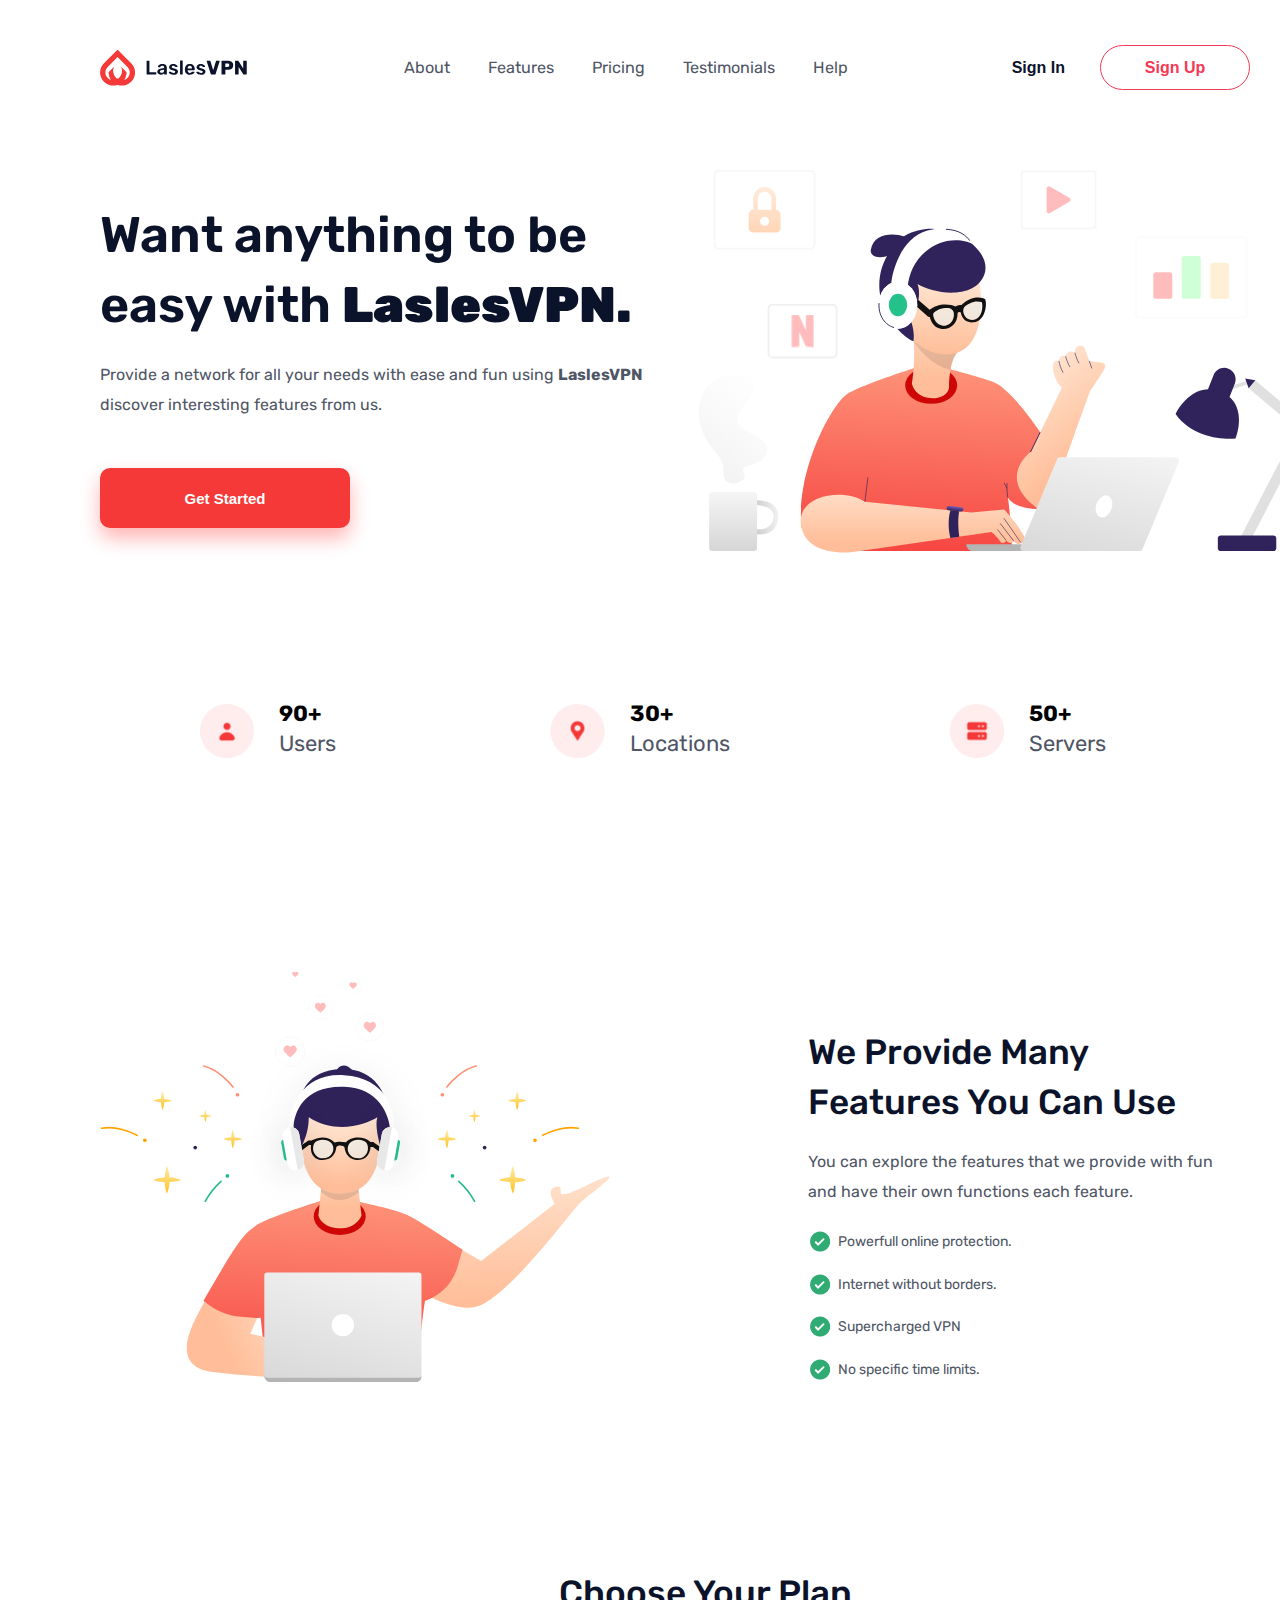
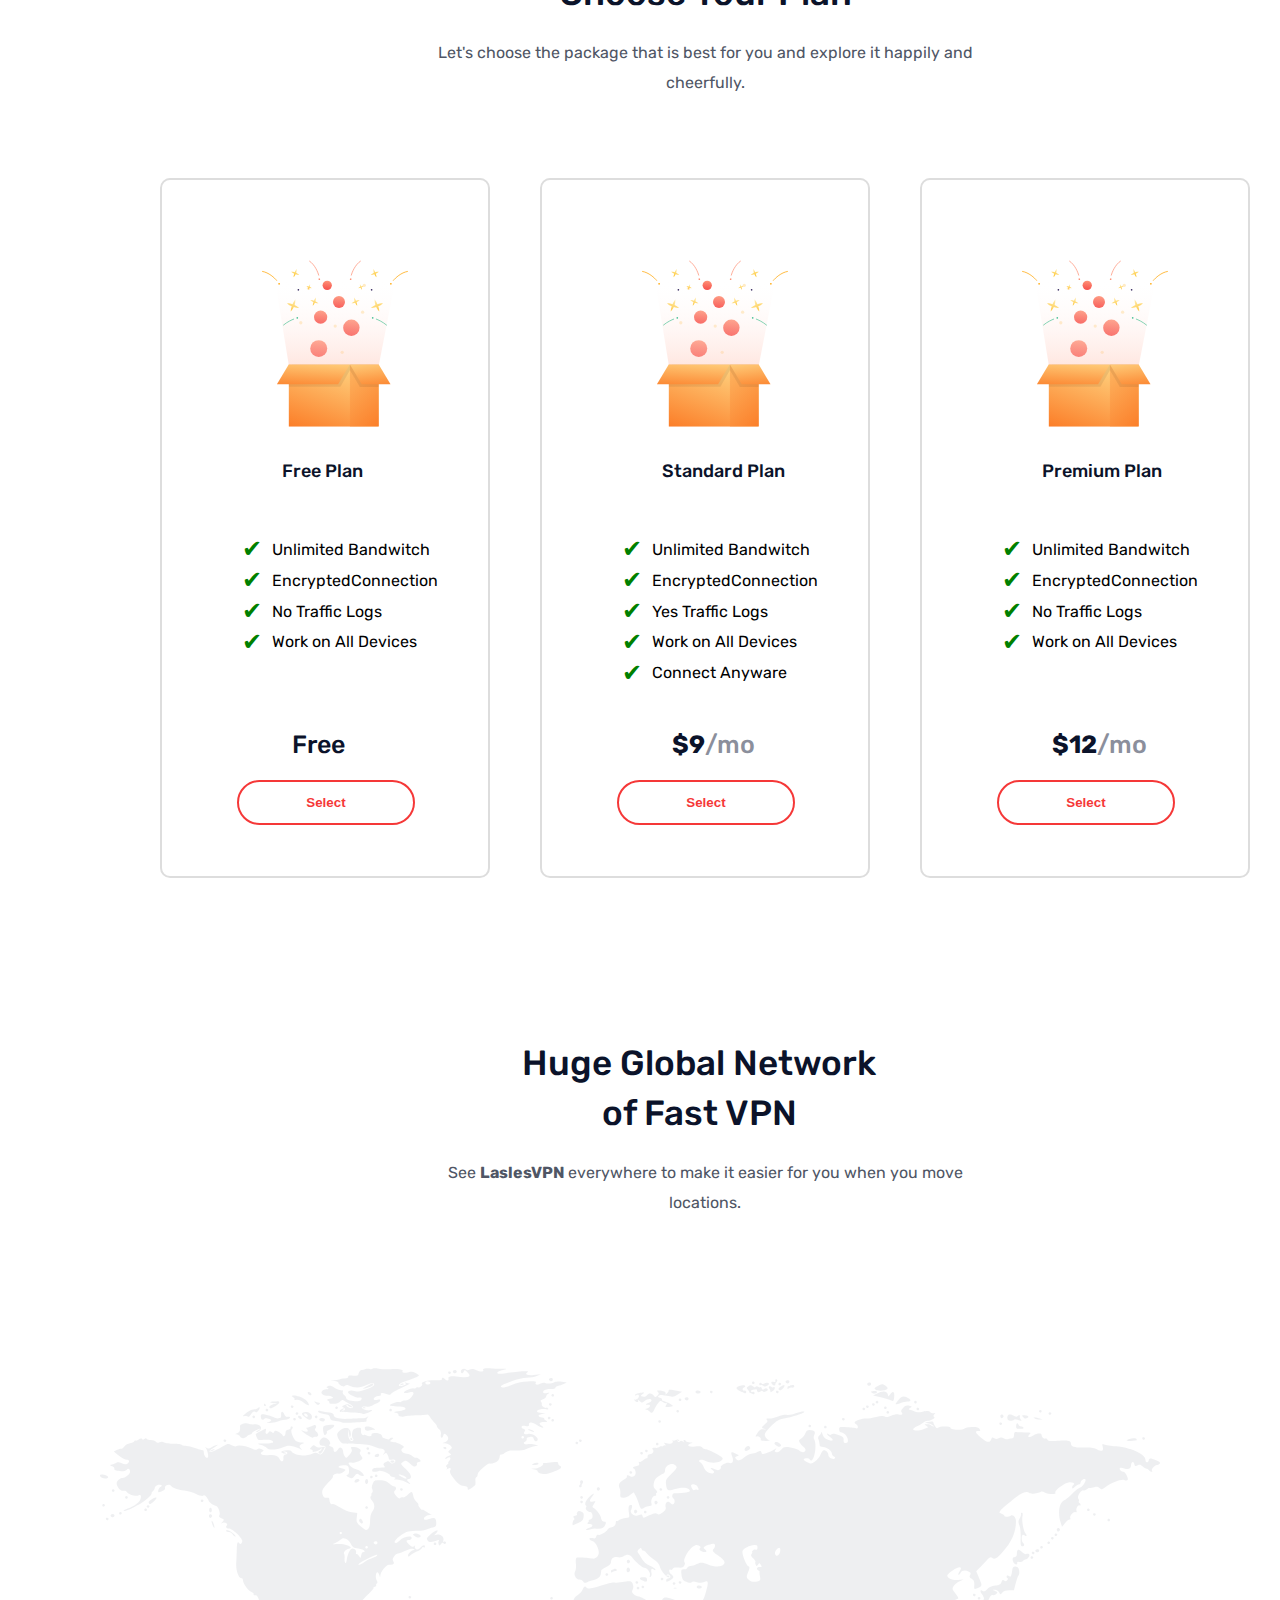
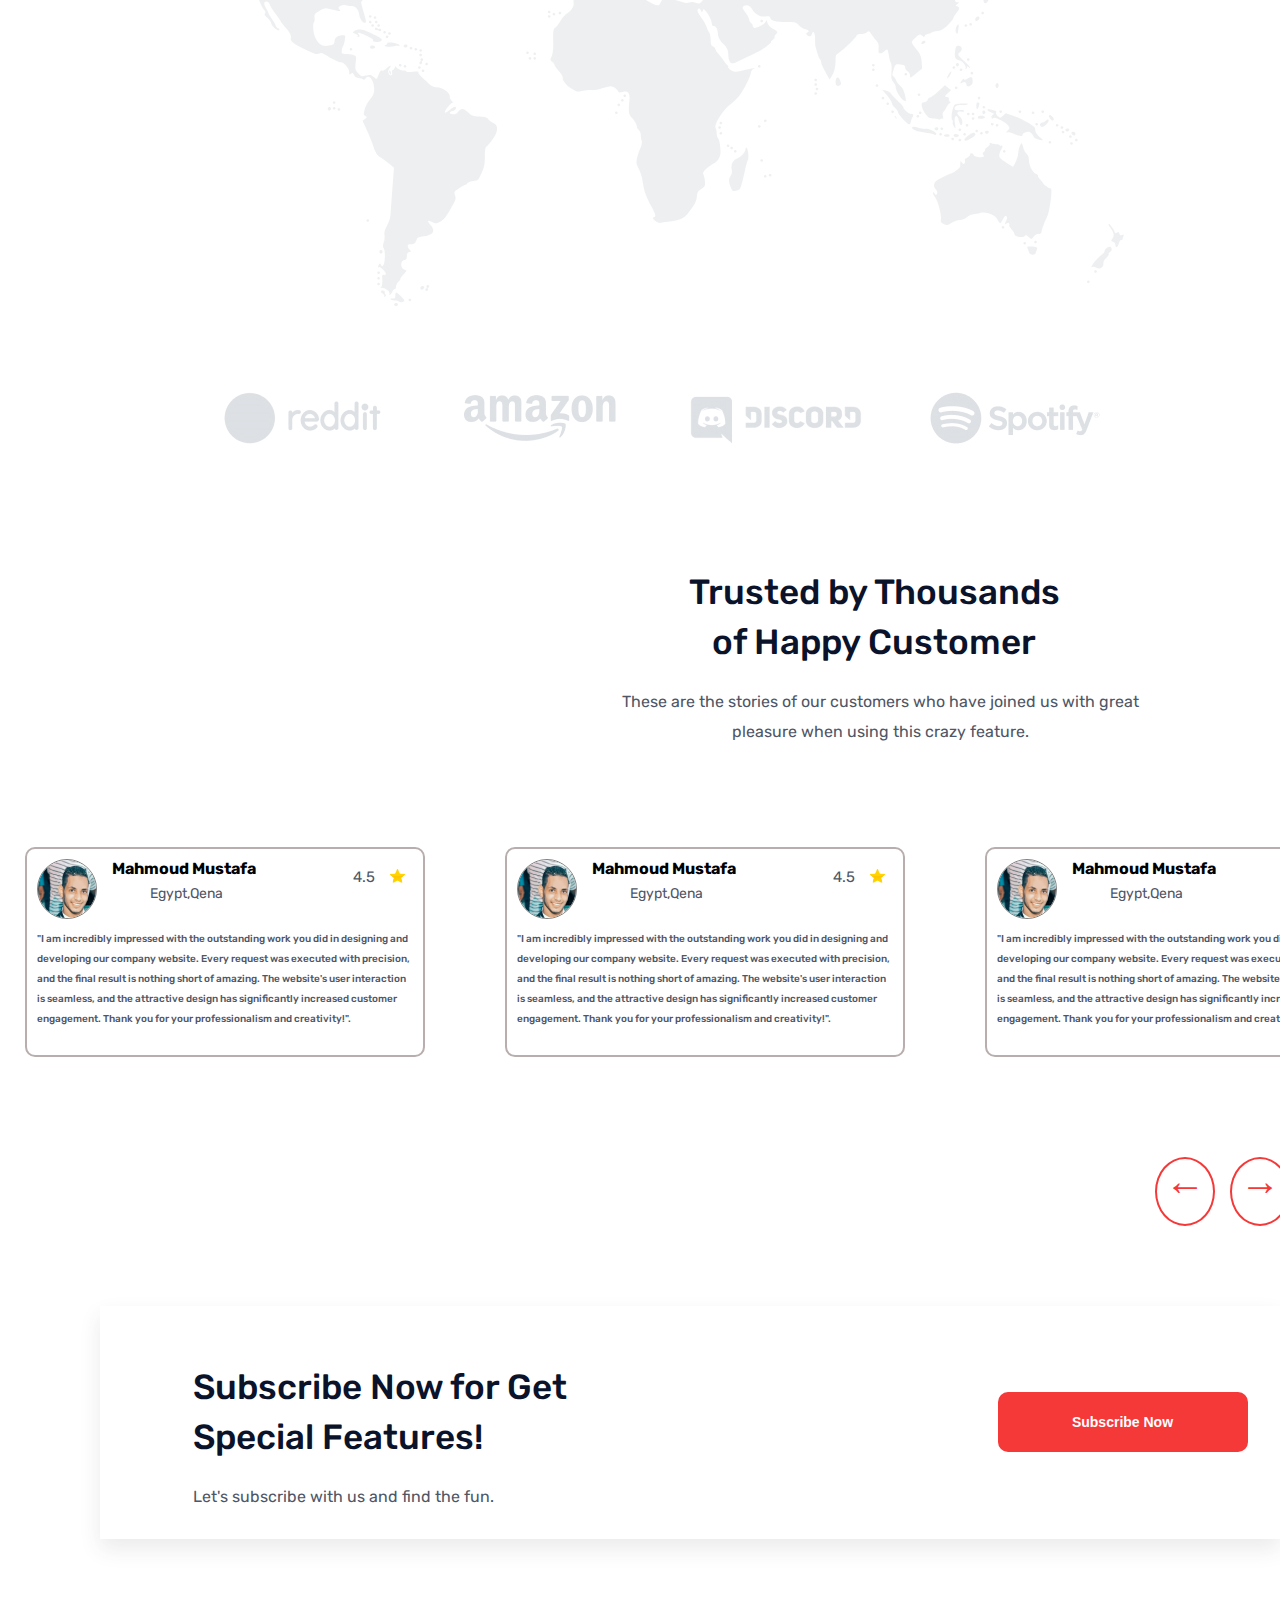
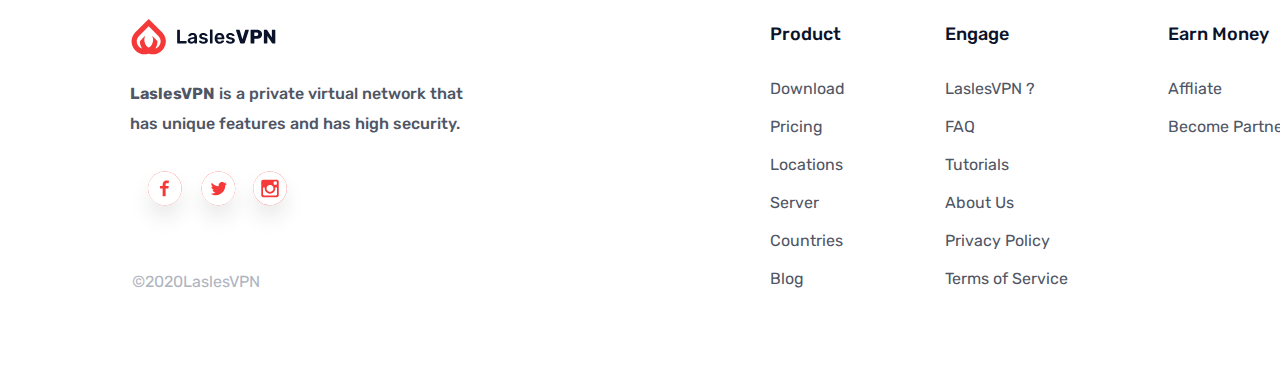
==== index.html @ e0b59921 "intialization" ====
<!--ان شاء الله هيتم تقسيم هذا المشروع لاجزاء-->
<!DOCTYPE html>
<html lang="en">
<head>
    <meta charset="UTF-8">
    <meta name="viewport" content="width=device-width, initial-scale=1.0">
    <title>Landing Page</title>
<link rel="stylesheet" href="./styles/style.css">
<link rel="preconnect" href="https://fonts.googleapis.com">
<link rel="preconnect" href="https://fonts.gstatic.com" crossorigin>
<link href="https://fonts.googleapis.com/css2?family=Rubik:ital,wght@0,300..900;1,300..900&display=swap" rel="stylesheet">
</head>



<body>
<!--Header-->
<section class="header">
<div class="logo">
    <img class="logo" src="./resource/Logo.svg" alt="logo">
</div>

<nav class="navigation" >
    <ul class="ul__navigation">
        <a class="link" id="#About">About</a>
        <a   class="link" id="#Features">Features</a>
        <a class="link"  id="#Pricing">Pricing</a>
        <a class="link"  id="#Testimonials">Testimonials</a>
        <a  class="link" id="#Help">Help</a>
    </ul>
</nav>
<div class="buttons">
<button class="btn1">Sign In</button>
<button class="btn2">Sign Up</button>

</div>
</section>

<!--introduction-->
<section class="introduction">
<div class="intro__text">
<h1>Want anything to be easy with  <strong class="s1"> LaslesVPN.</strong> </h1>
<p>Provide a network for all your needs with ease and fun using <strong class="s2"> LaslesVPN</strong> discover interesting features from us.</p>
<button class="btn3">Get Started</button>

</div>

<div class="intro__image">
    <img src="/resource/Illustration 1.svg">
</div>
</section>

<!--3 icons-->
<section class="icons__row">
    <div class="item c1">
        <img class="imgitem"    src="/resource/user.png">
        <p class="des" > <strong class="num">90+</strong><br>Users</p>
    </div>
    <div class="item c2">
         <img class="imgitem"    src="/resource/location.png">
         <p class="des" > <strong class="num">30+</strong><br>Locations</p>
    </div>
    <div class="item c3">
         <img class="imgitem"    src="/resource/Server.png">
        <p class="des" > <strong class="num">50+</strong><br>Servers</p>
    </div>
</section>




<!--features-->
<section class="features">

    <div class="image2">
        <img src="./resource/Illustration 2.svg">
    </div>

<div class="text">
<h3>We Provide Many Features You Can Use</h3>
<p class="text__Features">You can explore the features that we provide with fun and have their own functions each feature.</p>
<div class="element">
    <div class="img-row">
        <div class="img_icon">
            <img src="./resource/Group 1120.png">
        </div>
        <div class="li"> Powerfull online protection. </div>
    </div>
    
    <div class="img-row">
        <div class="img_icon">
            <img src="./resource/Group 1120.png">
        </div>
        <div class="li"> Internet without borders. </div>
    </div>
    
    <div class="img-row">
        <div class="img_icon">
            <img src="./resource/Group 1120.png">
        </div>
        <div class="li"> Supercharged VPN </div>
    </div>
    
    <div class="img-row">
        <div class="img_icon">
            <img src="./resource/Group 1120.png">
        </div>
        <div class="li">No specific time limits. </div>
    </div>
</div>

</div>
</section>


<!--plans-->
<section class="plans">
    <div class="plan_title">
        <h3 class="titleof__plan"> Choose Your Plan</h3>
        <p class="plan__intro">Let's choose the package that is best for you and explore it happily and cheerfully.</p>
    </div>
<div class="plans-layouts">

<div class="plan-layout">
<img   class="plan__img" src="./resource/Premium.svg">
<h5 class="plan__name">Free Plan</h5>
<ul class="plan_adv_list">
    <li class="pl-it">Unlimited Bandwitch </li>
    <li  class="pl-it">EncryptedConnection</li>
    <li  class="pl-it">No Traffic Logs</li>
    <li  class="pl-it">Work on All Devices</li>
</ul>
<h3  class="price    price-strong" >Free</h3>
<button class="plan__btn">Select</button>


</div>


<div class="plan-layout">
    <img class="plan__img"   src="./resource/Premium.svg">
    <h5 class="plan__name">Standard Plan</h5>
    <ul class="plan_adv_list">
        <li class="pl-it">Unlimited Bandwitch </li>
        <li  class="pl-it">EncryptedConnection</li>
        <li  class="pl-it">Yes Traffic Logs</li>
        <li  class="pl-it">Work on All Devices</li>
        <li  class="pl-it">Connect Anyware</li>
    </ul>
    <h3  class="price"><strong  class="price-strong">$9</strong>/mo</h3>
<button class="plan__btn">Select</button>
    </div>


    <div class="plan-layout">
        <img class="plan__img" src="./resource/Premium.svg">
        <h4 class="plan__name">Premium Plan</h4>
        <ul class="plan_adv_list">
            <li class="pl-it">Unlimited Bandwitch </li>
            <li  class="pl-it">EncryptedConnection</li>
            <li  class="pl-it">No Traffic Logs</li>
            <li  class="pl-it">Work on All Devices</li>
        </ul>
        <h3 class="price"><strong class="price-strong">$12</strong>/mo</h3>
<button class="plan__btn">Select</button>
        </div>
</div>
</section>



<!--Network-->
<section class="Network">
    <div class="network_title">
        <h3 class="titleof__network">Huge Global Network of Fast VPN</h3>
        <p class="network__intro">See <strong> LaslesVPN </strong> everywhere to make it easier for you when you move locations.</p>
    </div>
<div class="world__image">
    <img  class="world__img"   src="./resource/Huge Global.svg" alt="Huge Global image">
    <img  class="sponsored__img"  src="./resource/Sponsored2.jpg" alt="Sponsored image">    <!-- عملت تعديل علي الصورة لاني ضد نت فلكس-->
</div>
</section>







<!--clients -->
<section class="clients">
    <div class="clients_title">
        <h3 class="titleof__clients">Trusted by Thousands of Happy Customer</h3>
        <p class="clients__intro">These are the stories of our customers who have joined us with great pleasure when using this crazy feature.</p>
    </div>

    <div  class="clients__opinions">
        <div  class="clients__wrapper">
          
<div class="client" id="c1">    <!-- اول عميل-->
    <div class="top">
    <div class="left-part">
<img   class="client_img" src="./resource/clients/me.jpg">
<h4 class="client_name"  >Mahmoud Mustafa</h4>
<p class="client_city" >Egypt,Qena</p>
</div>
<div class="right-part">
<p class="rate">4.5</p>
<img class="star"    src="./resource/star.png" alt="">
</div>
</div>
<div class="bottom">
    <p class="client__opinion"> "I am incredibly impressed with the outstanding work you did in designing and developing our company website. Every request was executed with precision, and the final result is nothing short of amazing. The website's user interaction is seamless, and the attractive design has significantly increased customer engagement. Thank you for your professionalism and creativity!".</p>
</div>
</div>




<div class="client" id="c2">    <!-- اول عميل-->
    <div class="top">
    <div class="left-part">
<img   class="client_img" src="./resource/clients/me.jpg">
<h4 class="client_name"  >Mahmoud Mustafa</h4>
<p class="client_city" >Egypt,Qena</p>
</div>
<div class="right-part">
<p class="rate">4.5</p>
<img class="star"    src="./resource/star.png" alt="">
</div>
</div>
<div class="bottom">
    <p class="client__opinion"> "I am incredibly impressed with the outstanding work you did in designing and developing our company website. Every request was executed with precision, and the final result is nothing short of amazing. The website's user interaction is seamless, and the attractive design has significantly increased customer engagement. Thank you for your professionalism and creativity!".</p>
</div>
</div>


<div class="client" id="c3">    <!-- اول عميل-->
    <div class="top">
    <div class="left-part">
<img   class="client_img" src="./resource/clients/me.jpg">
<h4 class="client_name"  >Mahmoud Mustafa</h4>
<p class="client_city" >Egypt,Qena</p>
</div>
<div class="right-part">
<p class="rate">4.5</p>
<img class="star"    src="./resource/star.png" alt="">
</div>
</div>
<div class="bottom">
    <p class="client__opinion"> "I am incredibly impressed with the outstanding work you did in designing and developing our company website. Every request was executed with precision, and the final result is nothing short of amazing. The website's user interaction is seamless, and the attractive design has significantly increased customer engagement. Thank you for your professionalism and creativity!".</p>
</div>
</div>



<div class="client" id="c4">    <!-- اول عميل-->
    <div class="top">
    <div class="left-part">
<img   class="client_img" src="./resource/clients/me.jpg">
<h4 class="client_name"  >Mahmoud Mustafa</h4>
<p class="client_city" >Egypt,Qena</p>
</div>
<div class="right-part">
<p class="rate">4.5</p>
<img class="star"    src="./resource/star.png" alt="">
</div>
</div>
<div class="bottom">
    <p class="client__opinion"> "I am incredibly impressed with the outstanding work you did in designing and developing our company website. Every request was executed with precision, and the final result is nothing short of amazing. The website's user interaction is seamless, and the attractive design has significantly increased customer engagement. Thank you for your professionalism and creativity!".</p>
</div>
</div>




<div class="client" id="c5">    <!-- اول عميل-->
    <div class="top">
    <div class="left-part">
<img   class="client_img" src="./resource/clients/me.jpg">
<h4 class="client_name"  >Mahmoud Mustafa</h4>
<p class="client_city" >Egypt,Qena</p>
</div>
<div class="right-part">
<p class="rate">4.5</p>
<img class="star"    src="./resource/star.png" alt="">
</div>
</div>
<div class="bottom">
    <p class="client__opinion"> "I am incredibly impressed with the outstanding work you did in designing and developing our company website. Every request was executed with precision, and the final result is nothing short of amazing. The website's user interaction is seamless, and the attractive design has significantly increased customer engagement. Thank you for your professionalism and creativity!".</p>
</div>
</div>
        </div>
    </div>

<!-- ده الجزء بتاع زر الانتقال بين الاراء-->
 <div class="buttons_scroll">
    <button type="submit"  class="btn_scroll">←</button>
    <button  type="submit" class="btn_scroll">→</button>
</div>
   </section>





<!--subscribe-->
<section class="subscribe">
<div class="left-part-of-subscribe">
<h3 class="Subscribe-title">Subscribe Now for Get Special Features!</h3>
<p class="Subscribe-text"> Let's subscribe with us and find the fun.</p>
</div>


<div class="right-part-of-subscribe">
<button class="subscribe-button">Subscribe Now</button>

</div>
</section>



<!--footer-->
<section class="footer">
    <div class="left-part-of-footer">
            <img class="logo-footer" src="./resource/Logo.svg" alt="logo">
  <p class="footer-text"   ><strong>LaslesVPN</strong>    is a private virtual network that has unique features and has high security.</p>
<div class="footer-links">
    <a   class="footer-icon" href="#"><img src="./resource/Facebook.svg" alt="Facebook icon"></a>
    <a   class="footer-icon"   href="#"><img src="./resource/Twitter.svg" alt="Twitter"></a>
    <a  class="footer-icon"    href="#"><img src="./resource/Instagram.svg" alt="Instagram icon"></a>
</div>
  
<p class="copyright">©2020LaslesVPN</p>

    </div>



    <div class="right-part-of-footer">
<div class="product">
    <ul class="product-list">
        <h4 class="listname">Product</h4>
       <li class="item">Download</li>
       <li class="item">Pricing</li>
       <li class="item">Locations</li>
       <li class="item">Server</li>
       <li class="item">Countries</li>
       <li class="item">Blog</li>
    </ul>
</div>


<div class="engage">
    <ul class="engage-list">
        <h4 class="listname">Engage</h4>
        <li class="item">LaslesVPN ?</li>
        <li class="item">FAQ</li>
        <li class="item">Tutorials</li>
        <li class="item">About Us</li>
        <li class="item">Privacy Policy</li>
        <li class="item">Terms of Service</li>
     </ul>
</div>



<div class="earn-money">
    <h4 class="listname">Earn Money</h4>
    <ul class="earnmoney-list">
        <li class="item">Affliate</li>
        <li class="item">Become Partner</li>
        
     </ul>
</div>

    </div>

</section>












    
</body>
</html>
---- styles/style.css ----
/* :root {
    --color-soft-blue: #5368df;
    --color-soft-red: #fa5757;
    --color-grayish-blue: #9194a1;
    --color-very-dark-blue: #252b46;
    --color-off-white: #f7f7f7;
    --default-padding: 2rem;
    --default-radius: 0.4rem;
    --desktop-width: 900px;
    --tablet-width: 600px;
    --timing-animation: 0.2s;
  } */


/* CSS Reset */

.rubik {
  font-family: "Rubik", sans-serif;
  font-optical-sizing: auto;

}
* {
    margin: 0;
    padding: 0;
    box-sizing: border-box;
  }
  
  *,
  *::before,
  *::after {
    box-sizing: border-box;
  }
  
  a {
    color: inherit;
    display: inline-block;
  }
  
  button {
    background-color: transparent;
    border: none;
    cursor: pointer;
    border: 0;
  }
  
  ul,
  ol {
    list-style: none;
  }
  
  html {
    font-size: 62.5%;
    width: 1220px;
    height: 5116.72px;
    scroll-behavior: smooth;
    scroll-padding-top: 4rem;
  }
  
  body {  
    font-size: 1.6rem;
    font-family: "Rubik", sans-serif;
    line-height: 1.3;
  }
  
  a {
    text-decoration: none;
    color: inherit;
  }
  
  /* End CSS Reset */

body{
/* width: 1440px; ده عرض الصفحة اللي هو مدهونى */   
 width: 1280px; 

height: 5189px;
padding:50px 20px 20px 50px;
margin-left: 50px;
 top: -2360px;
left: -761px;
gap: 0px;
opacity: 0px;





;
}

/*Start header*/

.header{
  display: flex;
  flex-direction: row;
  justify-content: space-between;
  justify-items: center;
  width:1150px;

}
.logo{
  scale: 1.01;
  width: 149px;
height: 36.23px;
top: 50px;
left: 150px;
gap: 0px;
opacity: 0px;
}
.navigation{
  display: flex;
  flex-direction: row;
  font-family: Rubik;
font-size: 16px;
font-weight: 400;
line-height: 18.96px;
text-align: left;
padding-right: 8px;
color: #4F5665;
}
.ul__navigation{
  display: flex;
  gap: 38px;
  padding-top: 9px;
  font-family: Rubik;
font-size: 16.2px;
font-weight: 400;
line-height: 18.96px;
text-align: left;

}
.link{
justify-content: space-between;
}
.buttons{
  display: flex;
  margin-top: -5px;

}
.btn1{
  font-size: 16px;

  padding-right: 35px;
color:  #0B132A;
font-weight: 700;
}
.btn2{
  font-size: 16px;

  font-weight: 700;
  padding-right: 35px;
  border: 1px solid #F53855;
  width: 150px;
  height: 45px;
  top: 45.62px;
  left: 1140px;
  gap: 0px;
  border-radius: 50px;
  border: 1px 0px 0px 0px;
  opacity: 0px;
  color:#F53855;
  padding-left: 35px;
}
/*End header*/

/*Start intro*/
.introduction{
  display: flex;
  flex-direction: row;
  justify-content: space-between;
  margin-top: 60px;
}

.intro__text{
  margin-right: 43px;
}
h1{
/*   width: 555px;
height: 140px;
top: 206.77px;
left: 150px;
gap: 0px;
opacity: 0px; */
padding-top: 50px;
font-family: Rubik;
font-size: 50px;
font-weight:600;
line-height: 70px;
text-align: left;
color: #0B132A;
;

}
p{
  width: 555px;
height: 60px;
top: 366.77px;
left: 150px;
gap: 0px;
opacity: 0px;
margin-top: 20px;
font-family: Rubik;
font-size: 16px;
font-weight: 400;
line-height: 30px;
text-align: left;
color: #4F5665;
;
}
.intro__image{
  margin-top: 20px;
}
.btn3{
  color: #FFFFFF;
  font-weight: 900;
  font-size: 15px;
    background-color: #F53838;
  margin: 48px 0 0 0;
  width: 250px;
height: 60px;
top: 476.77px;
left: 150px;
gap: 0px;
border-radius: 10px;
opacity: 0px;
box-shadow: 0px 10px 20px rgba(255, 0, 0, 0.3);
}
/* .button:hover {
  box-shadow: 0px 15px 25px rgba(255, 0, 0, 0.5);   /* تأثير الظل عند التمرير 
} */
/*End intro*/







/*Start row*/
.num{
  color: black;
}
.imgitem{
  margin-top: 25px;
  width: 55px;
  height: 55px;
  margin-right: 25px;
}
.des{
  font-size: 22px;
}
.item{
  display: flex;
}
.icons__row{
  display: grid;
  grid-template-columns: 350px 400px 350px;
  margin-left: 100px;
  margin-top: 120px;
  }
/*متنسااااااااااااااااااااااااااااااااااااااااااااش تكمل الجزء ده يا محموووووووووووووووووووووووووووووووووووووووووووووووووووووووووووود*/
/*End row*/

/*Start features*/
.features{
  display: flex;
  margin-top: 200px;
}




.image2{
  width: 508.12px;
height: 414.71px;
top: 960.38px;
left: 184.52px;
gap: 0px;
opacity: 0px;
margin-right: 200px;

}
h3{
  width: 383.41px;
  height: 100px;
  top: 1014.55px;
  left: 862.12px;
  gap: 0px;
  opacity: 0px;
  margin-top: 60px;
color:  #0B132A;

  font-family: Rubik;
  font-size: 35px;
  font-weight: 500;
  line-height: 50px;
  text-align: left;
  
}
.text__Features{
  width: 427.88px;
  height: 60px;
  top: 1134.55px;
  left: 862.12px;
  gap: 0px;
  opacity: 0px;
  color: #4F5665;

  font-family: Rubik;
  font-size: 16px;
  font-weight: 400;
  line-height: 30px;
  text-align: left;
  margin-bottom: 10px;

}


.li{
  font-family: Rubik;
  font-size: 14px;
  font-weight: 400;
  line-height: 30px;
  text-align: left;
  color:  #4F5665;
  margin-top: 20px;
  font-family: Rubik;
  font-size: 14px;
  font-weight: 400;
  line-height: 30px;
  text-align: left;

}
.img-row{
  display: flex;
  margin-top: -10px;
}
.img_icon{
  margin-top: 22px;
  margin-right: 5px;
}

/*End features*/

/*Strat plan*/
.plan_title{
  display: grid;
  place-items: center;
  margin-top: 120px;

}
.titleof__plan{
  width: 383.41px;
height: 50px;
top: 1586.55px;
left: 528.3px;
gap: 0px;
opacity: 0px;
font-family: Rubik;
font-size: 35px;
font-weight: 500;
line-height: 50px;
text-align: center;
color: #0B132A;
}
.plan__intro{
  width: 555px;
height: 60px;
top: 1656.55px;
left: 442.5px;
gap: 0px;
opacity: 0px;
font-family: Rubik;
font-size: 16px;
font-weight: 400;
line-height: 30px;
text-align: center;
color: #4F5665;

}
.plans-layouts{   /*ده كود كل الخطط*/
  display: flex;
  gap: 50PX;
  justify-content: center;
  margin-top: 80px;
  
}


.plan-layout{   /*ده كود كل خطه منفردة*/
  width: 330px;
height: 700px;
display: grid;
grid-template-rows: 170px  50px 100px 80px  80px;
padding-left: 100px;
padding-top: 80px;
gap: 30px;
 border-radius: 10px;
border: 2px solid #DDDDDD;  
}


.plan__name{
  font-size: 18px;
  font-weight: 500;
  padding-left: 20px;
  color: #0B132A;
  justify-content: center;

}
.plan_adv_list{
  width: 190.26px;
height: 150px;
top: 2111.55px;
margin-left: -20px;
}
.pl-it{
  position: relative; 
  padding-left: 30px;
  margin-bottom: 10px; 
  
}
.pl-it::before{
  content: "\2714"; /* رمز Unicode لعلامة الصح */
            color: green; /* لون علامة الصح */
            font-size: 1.5em; /* حجم علامة الصح */
            position: absolute; /* ضبط العنصر بشكل مطلق */
            left: 0; /* وضع العنصر في اليسار */
            top: 50%; /* تمركز العنصر عمودياً */
            transform: translateY(-50%);
}


.price{
font-size: 25px;
font-weight: 500;
line-height: 30px;
color: #8b8f9c;
margin-left: 30px;
}
.price-strong{
  color: #0B132A;
  font-size: 25px;
}


.plan__btn{
  color: #F53838;
  margin-left: -25px;
  width: 177.88px;
height: 45px;
top: 2441.55px;
border-radius: 50px ;
border: 2px ;
opacity: 0px;
border: 2px solid #F53838;
font-weight: 900;
}
.plan__btn:hover{
  background: #F53838;
color: white;
}
.plan-layout:hover{ 
border: 2px solid #F53838;  
}
/*End plan*/



/*Start Network*/
.Network{
  margin-top: 100px;
  display: grid;
  place-items:center;

  
}
.titleof__network{
    text-align: center;
    margin-left: 80px;
}
.network__intro{
  text-align: center;

}
.world__image{
  margin-top: 150px;
}
.sponsored__img{
  margin-left: 120px;
}
/*End Network*/

/*Start clients*/
.clients{
  margin-top: 10px;
  place-items:center;
    
}
.clients_title{
    margin-left: 350px;
}

.titleof__clients{
  text-align: center;
  margin-left: 80px;
}
.clients__intro{
  text-align: center;

}

.client{
  border: 2px solid rgb(184, 174, 174);
  border-radius: 10px;
  width: 400px;
height: 210px;
left: 150px;
padding: 10px;
margin-top: 50px;
margin-right: 40px;
margin-left: 40px;
margin-bottom: 50px;
}
.client:hover{
  border: 2px solid #F53838;  

}


.top{
  display: flex;
}

.right-part{
  width: 150px;
  height: 16px;
  margin-top: 10px;
  display: flex;
flex-direction: row;
}

.star{
  width: 15px;
height: 14px;
  margin-right: 20px;
}
.rate{
  margin-top: -7px;
  font-size: 15px;
  margin-left: 90px;
  padding-right: 15px;

}


.left-part{
  width: 250px;
  height:50px;
  display: flex;

}
.client_img{
  width: 60px;
  margin-right: 15px;
height: 60px;
top: 4124.25px;
left: 630px;
border: 1px gray solid;
border-radius: 50%;

}
.client-name{
  font-family: Rubik;
font-size: 15px;
font-weight: 100;

}
.client_city{
  width: 101px;
height: 14px;
font-family: Rubik;
font-size: 14px;
font-weight: 400;
line-height: 30px;
text-align: center;
margin-left: -120px;

}

.bottom{
  display: flex;
}
.client__opinion{
flex-wrap: wrap;  
font-family: Rubik;
font-size: 10px;
text-align: left;
line-height: 2;
font-weight: 500;
}
/*   اللي فوق ده الكود بدون السكرووووول وكل الاراء جمب بعض*/




.clients__wrapper{                      /*ده المكان اللي جواه السكرووول*/
  padding-top: 5rem;
  display: flex;
  overflow-x: auto;                        /*كده انا عملت سكرول داخل الرابر فقط مش الصفحة كلها*/
  scroll-snap-type: x mandatory ;  /*       /* السطر ده علشان علامة الاسكور تروح للراي الاقرب ليها وتكون في بداية احد منهم*/
}


.buttons_scroll{
  display: flex;
  margin-left: 1050px;
  margin-top: 50px;
}

.btn_scroll{
margin-right:15px ; 
  font-size: 40px;
  font-weight: 900;
  color: #F53838;
  width: 60px;
height: 60px;
 border: 2px solid #F53838;
 border-radius: 50%;
 padding-bottom: 65px;
}
.btn_scroll:checked{
  color:white;
  background-color: #F53838;

}
/*End clients*/

/*Start Subscribe*/
.subscribe{
  width: 1180px;
height: 233px;
margin-top: 80px;
display: flex;
align-items: center;
justify-content: center;
gap: 250px;
box-shadow: 0px 10px 20px rgba(54, 54, 54, 0.1);
 
}
.left-part-of-subscribe{
margin-left: 60px;
}


.subscribe-button{
  width: 250px;
height: 60px;
  border-radius: 10px;
  font-size: 14px;
  font-weight: 900;
  color: white;
background-color: #F53838;


}
/*End Subscribe*/



/*Start footer*/

.footer{
  display: flex;
  margin-top: 80px;
  margin-left: 30px;
  gap: 300px;
}

.left-part-of-footer{
  display: grid;
}
.logo-footer{
  width: 149px;
height: 36.23px;
top: 4805.78px;
left: 150px;
gap: 0px;
opacity: 0px;

}

.footer-text{
  width: 340px;
height: 61.57px;
top: 4862.01px;
left: 150px;
gap: 0px;
opacity: 0px;
font-family: Rubik;
font-size: 16px;
font-weight: 500;
line-height: 30px;
text-align: left;
color: #4F5665;

}
.footer-icon{
  width: 33.6px;
  height: 33.6px;
  top: 4953.58px;
 margin-top: 20px;
 margin-right: 15px;
  

}
.copyright{
  width: 132px;
height: 30px;


font-family: Rubik;
font-size: 16px;
font-weight: 400;
line-height: 30px;
text-align: center;
color: #AFB5C0;
}


.right-part-of-footer{
  display: flex;
  gap: 100px;
}
.listname{
font-family: Rubik;
font-size: 18px;
font-weight: 500;
line-height: 30px;
text-align: left;
color: #0B132A;
margin-bottom: 25PX;

}
.item{
  font-family: Rubik;
font-size: 16px;
font-weight: 400;
line-height: 30px;
text-align: left;
color: #4F5665;
margin-bottom: 8PX;

}
.item:hover{
  color: #F53838;
}





















/*End footer*/
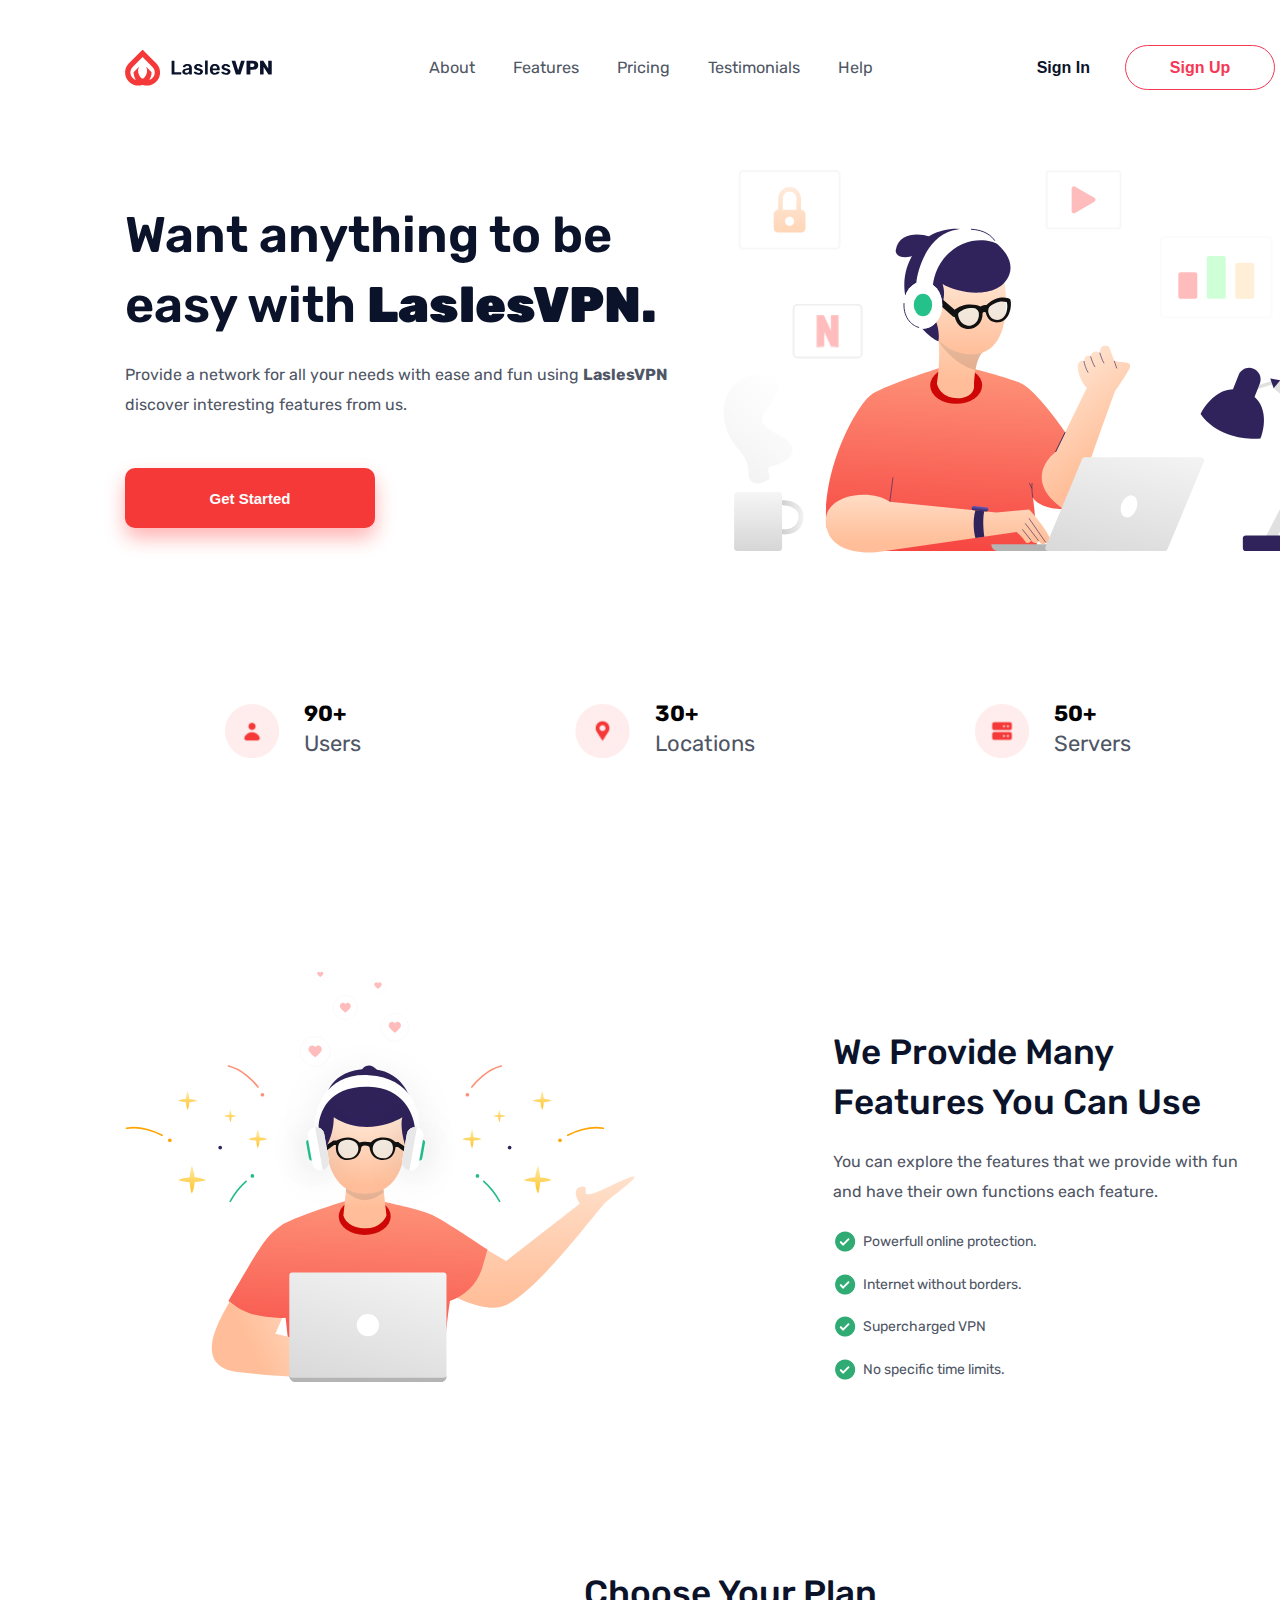
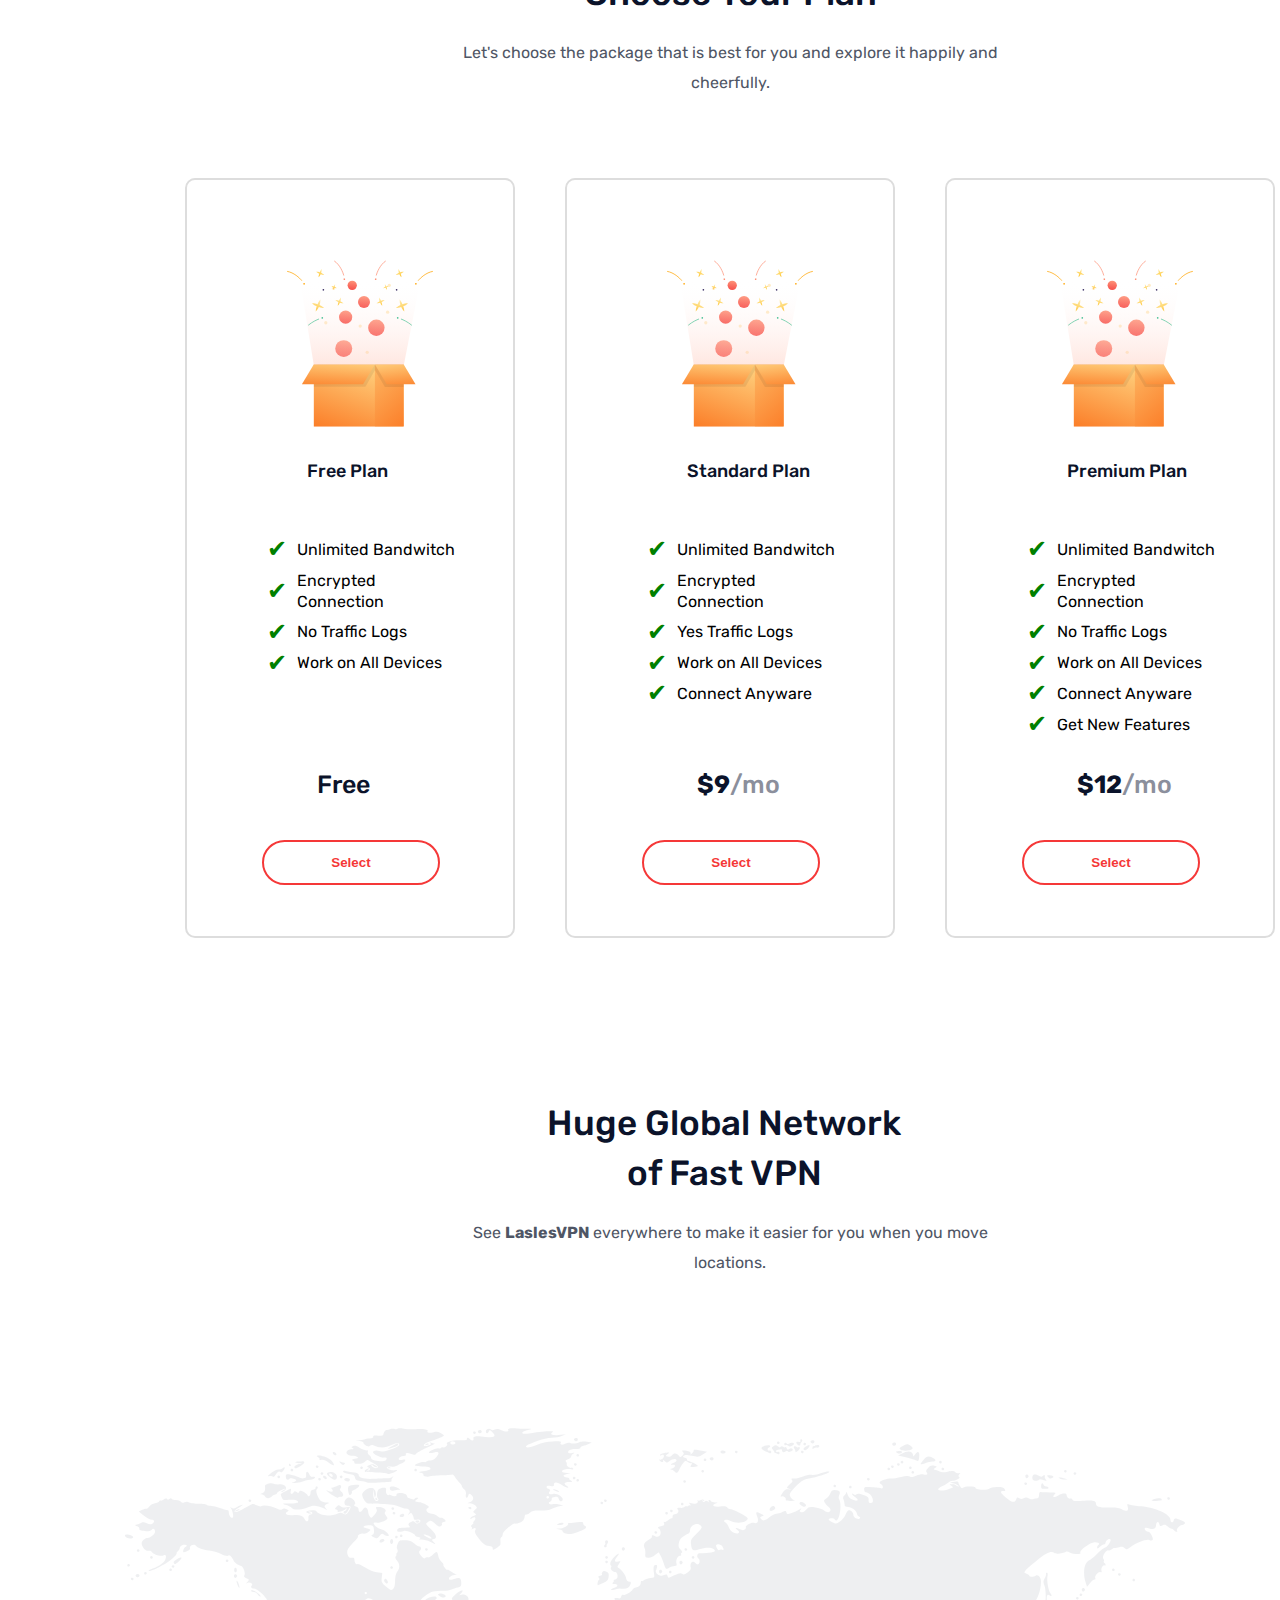
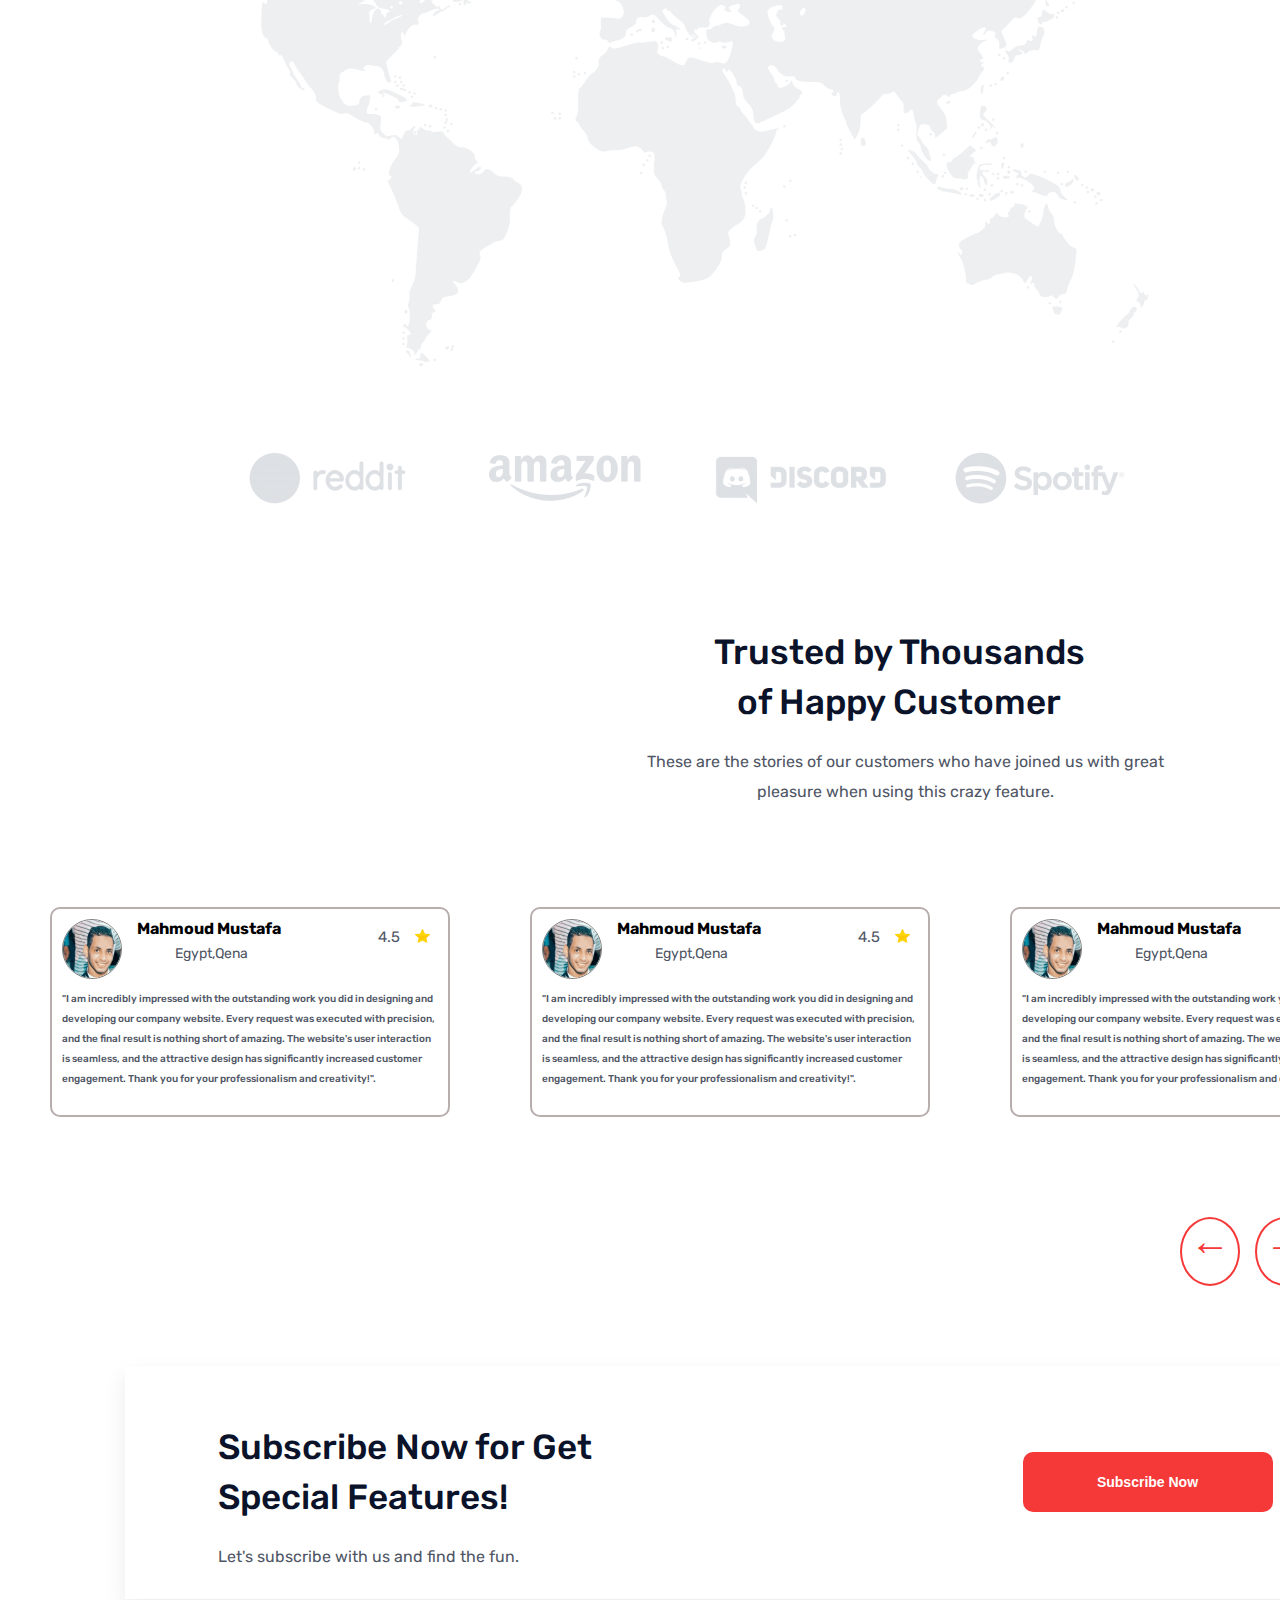
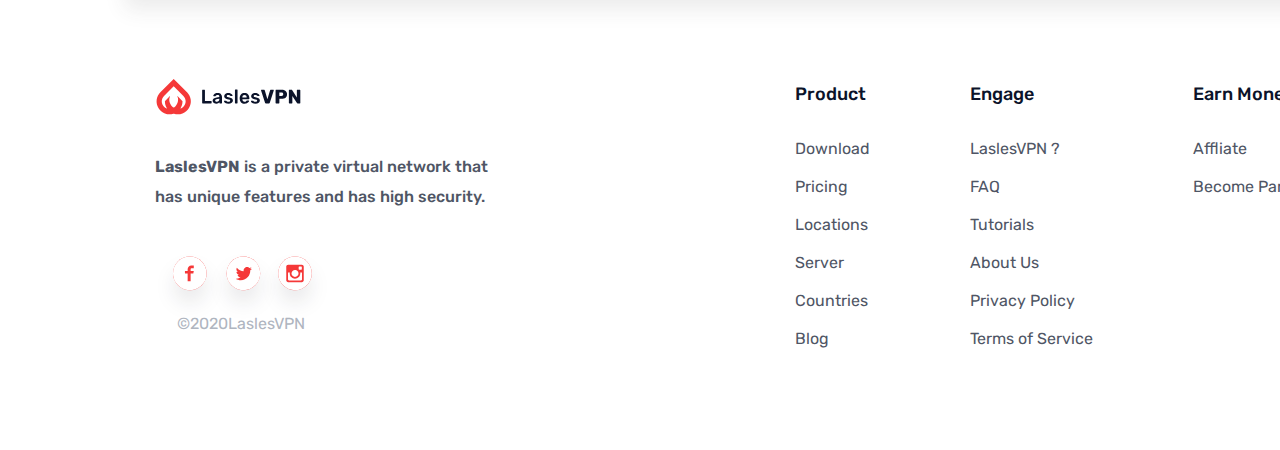
==== commit d9f764b0: "some edits in desgin" ====
--- a/index.html
+++ b/index.html
@@ -15,18 +15,18 @@
 
 <body>
 <!--Header-->
-<section class="header">
+<header class="header">
 <div class="logo">
     <img class="logo" src="./resource/Logo.svg" alt="logo">
 </div>
 
 <nav class="navigation" >
     <ul class="ul__navigation">
-        <a class="link" id="#About">About</a>
-        <a   class="link" id="#Features">Features</a>
-        <a class="link"  id="#Pricing">Pricing</a>
-        <a class="link"  id="#Testimonials">Testimonials</a>
-        <a  class="link" id="#Help">Help</a>
+        <a class="link" href="#About">About</a>
+        <a   class="link" href="#Features">Features</a>
+        <a class="link"  href="#Pricing">Pricing</a>
+        <a class="link"  href="#Testimonials">Testimonials</a>
+        <a  class="link" href="#Help">Help</a>
     </ul>
 </nav>
 <div class="buttons">
@@ -34,11 +34,15 @@
 <button class="btn2">Sign Up</button>
 
 </div>
-</section>
+</header>
+
+
+
+
 
 <!--introduction-->
 <section class="introduction">
-<div class="intro__text">
+<div class="intro__text"  id="About">
 <h1>Want anything to be easy with  <strong class="s1"> LaslesVPN.</strong> </h1>
 <p>Provide a network for all your needs with ease and fun using <strong class="s2"> LaslesVPN</strong> discover interesting features from us.</p>
 <button class="btn3">Get Started</button>
@@ -69,6 +73,8 @@
 
 
 
+
+
 <!--features-->
 <section class="features">
 
@@ -76,7 +82,7 @@
         <img src="./resource/Illustration 2.svg">
     </div>
 
-<div class="text">
+<div class="text"  id="Features">
 <h3>We Provide Many Features You Can Use</h3>
 <p class="text__Features">You can explore the features that we provide with fun and have their own functions each feature.</p>
 <div class="element">
@@ -113,10 +119,13 @@
 </section>
 
 
+
+
+
 <!--plans-->
 <section class="plans">
     <div class="plan_title">
-        <h3 class="titleof__plan"> Choose Your Plan</h3>
+        <h3 class="titleof__plan" id="Pricing"> Choose Your Plan</h3>
         <p class="plan__intro">Let's choose the package that is best for you and explore it happily and cheerfully.</p>
     </div>
 <div class="plans-layouts">
@@ -126,7 +135,7 @@
 <h5 class="plan__name">Free Plan</h5>
 <ul class="plan_adv_list">
     <li class="pl-it">Unlimited Bandwitch </li>
-    <li  class="pl-it">EncryptedConnection</li>
+    <li  class="pl-it">Encrypted Connection</li>
     <li  class="pl-it">No Traffic Logs</li>
     <li  class="pl-it">Work on All Devices</li>
 </ul>
@@ -142,7 +151,7 @@
     <h5 class="plan__name">Standard Plan</h5>
     <ul class="plan_adv_list">
         <li class="pl-it">Unlimited Bandwitch </li>
-        <li  class="pl-it">EncryptedConnection</li>
+        <li  class="pl-it">Encrypted Connection</li>
         <li  class="pl-it">Yes Traffic Logs</li>
         <li  class="pl-it">Work on All Devices</li>
         <li  class="pl-it">Connect Anyware</li>
@@ -157,15 +166,21 @@
         <h4 class="plan__name">Premium Plan</h4>
         <ul class="plan_adv_list">
             <li class="pl-it">Unlimited Bandwitch </li>
-            <li  class="pl-it">EncryptedConnection</li>
+            <li  class="pl-it">Encrypted Connection</li>
             <li  class="pl-it">No Traffic Logs</li>
             <li  class="pl-it">Work on All Devices</li>
+            <li  class="pl-it">Connect Anyware</li>
+            <li  class="pl-it">Get New Features</li>
+
         </ul>
         <h3 class="price"><strong class="price-strong">$12</strong>/mo</h3>
 <button class="plan__btn">Select</button>
         </div>
 </div>
 </section>
+
+
+
 
 
 
@@ -187,9 +202,11 @@
 
 
 
+
+
 <!--clients -->
 <section class="clients">
-    <div class="clients_title">
+    <div class="clients_title" id="Testimonials">
         <h3 class="titleof__clients">Trusted by Thousands of Happy Customer</h3>
         <p class="clients__intro">These are the stories of our customers who have joined us with great pleasure when using this crazy feature.</p>
     </div>
@@ -216,8 +233,7 @@
 
 
 
-
-<div class="client" id="c2">    <!-- اول عميل-->
+<div class="client" id="c2">    <!-- ثانى عميل-->
     <div class="top">
     <div class="left-part">
 <img   class="client_img" src="./resource/clients/me.jpg">
@@ -235,7 +251,7 @@
 </div>
 
 
-<div class="client" id="c3">    <!-- اول عميل-->
+<div class="client" id="c3">    <!-- ثالث عميل-->
     <div class="top">
     <div class="left-part">
 <img   class="client_img" src="./resource/clients/me.jpg">
@@ -254,7 +270,7 @@
 
 
 
-<div class="client" id="c4">    <!-- اول عميل-->
+<div class="client" id="c4">    <!-- رابع عميل-->
     <div class="top">
     <div class="left-part">
 <img   class="client_img" src="./resource/clients/me.jpg">
@@ -274,7 +290,7 @@
 
 
 
-<div class="client" id="c5">    <!-- اول عميل-->
+<div class="client" id="c5">    <!-- خامس عميل-->
     <div class="top">
     <div class="left-part">
 <img   class="client_img" src="./resource/clients/me.jpg">
@@ -304,6 +320,7 @@
 
 
 
+
 <!--subscribe-->
 <section class="subscribe">
 <div class="left-part-of-subscribe">
@@ -311,7 +328,6 @@
 <p class="Subscribe-text"> Let's subscribe with us and find the fun.</p>
 </div>
 
-
 <div class="right-part-of-subscribe">
 <button class="subscribe-button">Subscribe Now</button>
 
@@ -320,8 +336,10 @@
 
 
 
+
+
 <!--footer-->
-<section class="footer">
+<footer class="footer" id="Help">
     <div class="left-part-of-footer">
             <img class="logo-footer" src="./resource/Logo.svg" alt="logo">
   <p class="footer-text"   ><strong>LaslesVPN</strong>    is a private virtual network that has unique features and has high security.</p>
@@ -376,19 +394,7 @@
 
     </div>
 
-</section>
-
-
-
-
-
-
-
-
-
-
-
-
-    
+</footer>
+
 </body>
 </html>--- a/styles/style.css
+++ b/styles/style.css
@@ -69,23 +69,24 @@
   
   /* End CSS Reset */
 
+
+
+
+
+
 body{
 /* width: 1440px; ده عرض الصفحة اللي هو مدهونى */   
  width: 1280px; 
 
-height: 5189px;
+height: 5250px;
 padding:50px 20px 20px 50px;
-margin-left: 50px;
+margin-left: 75px;
  top: -2360px;
 left: -761px;
 gap: 0px;
 opacity: 0px;
-
-
-
-
-
-;
+overflow-x: hidden;
+
 }
 
 /*Start header*/
@@ -389,7 +390,7 @@
 
 .plan-layout{   /*ده كود كل خطه منفردة*/
   width: 330px;
-height: 700px;
+height: 760px;
 display: grid;
 grid-template-rows: 170px  50px 100px 80px  80px;
 padding-left: 100px;
@@ -418,6 +419,8 @@
   position: relative; 
   padding-left: 30px;
   margin-bottom: 10px; 
+  font-family: Rubik;
+
   
 }
 .pl-it::before{
@@ -437,6 +440,7 @@
 line-height: 30px;
 color: #8b8f9c;
 margin-left: 30px;
+margin-top: 100px;
 }
 .price-strong{
   color: #0B132A;
@@ -455,6 +459,8 @@
 opacity: 0px;
 border: 2px solid #F53838;
 font-weight: 900;
+margin-top: 60px;
+
 }
 .plan__btn:hover{
   background: #F53838;
@@ -717,7 +723,8 @@
 .copyright{
   width: 132px;
 height: 30px;
-
+margin-top: -35px;
+margin-left: 20px;
 
 font-family: Rubik;
 font-size: 16px;
@@ -755,7 +762,9 @@
 .item:hover{
   color: #F53838;
 }
-
+.link:hover{
+  color: #F53838;
+}
 
 
 
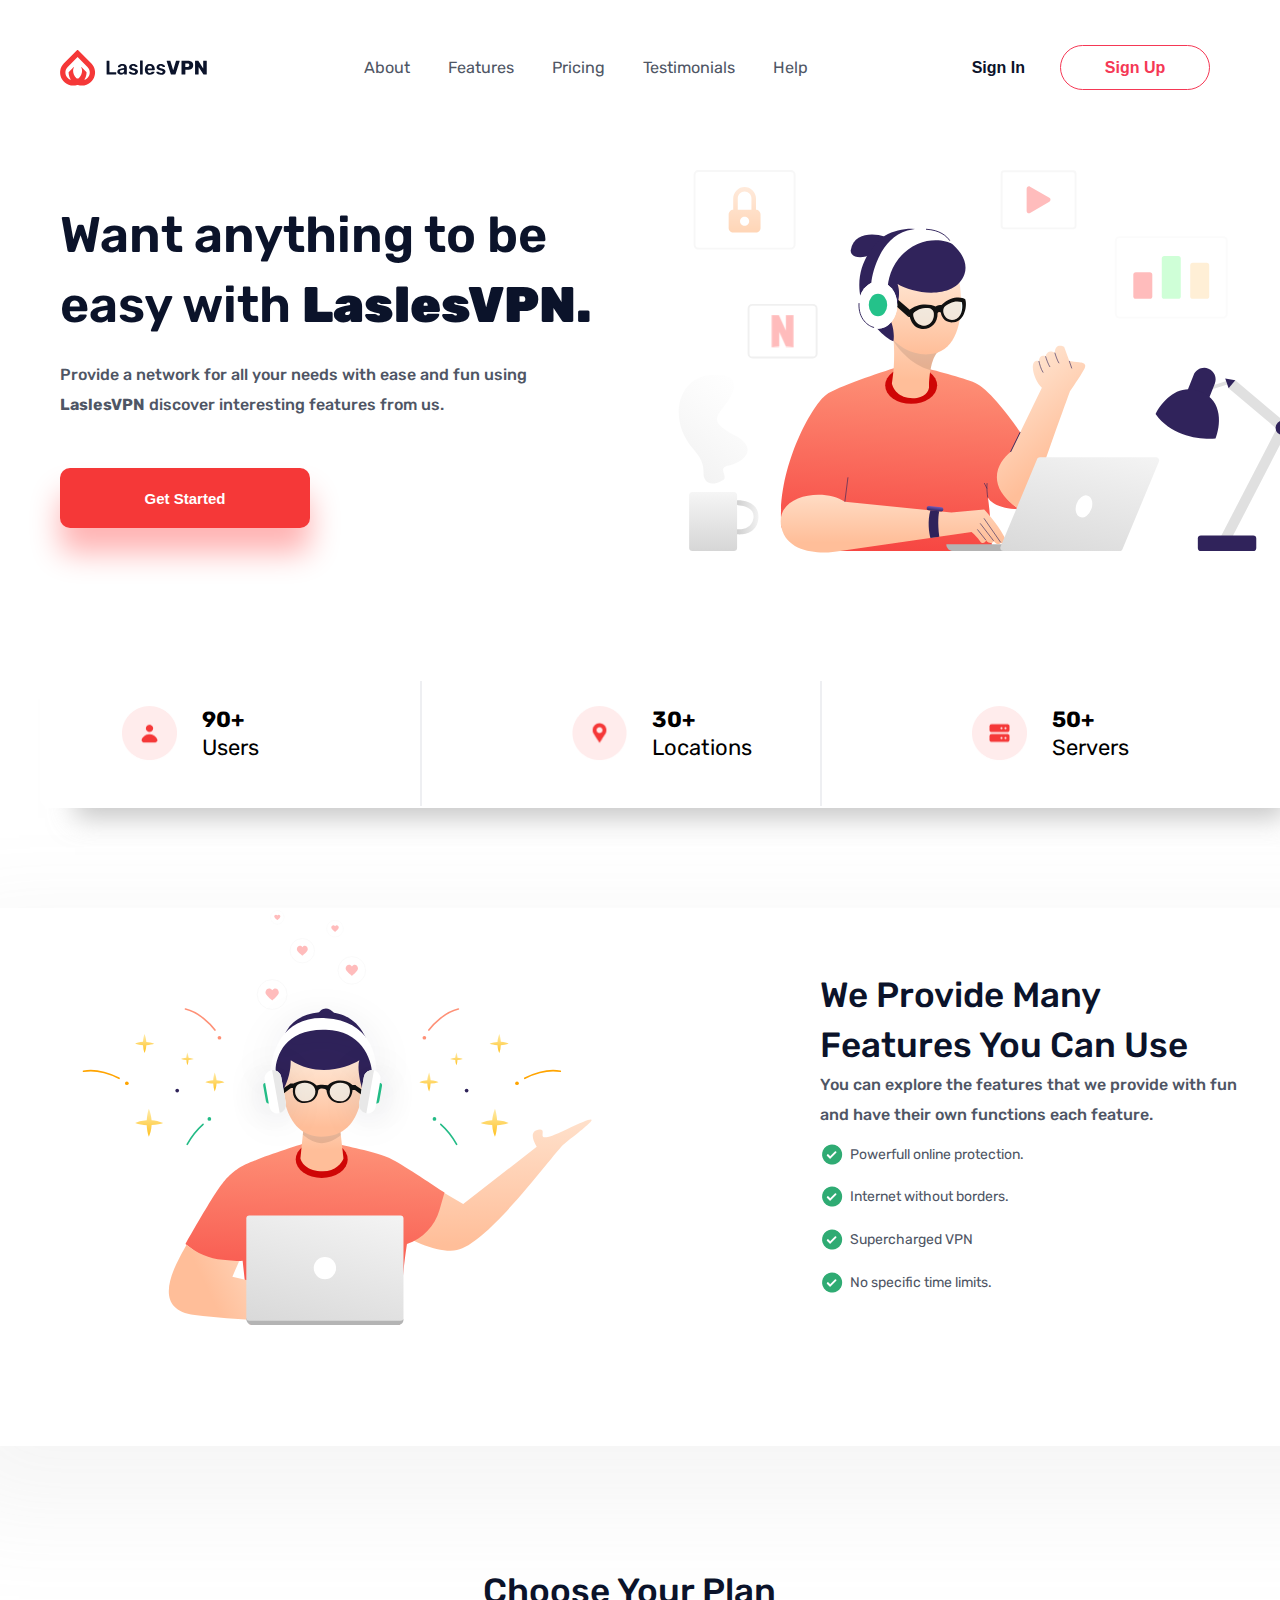
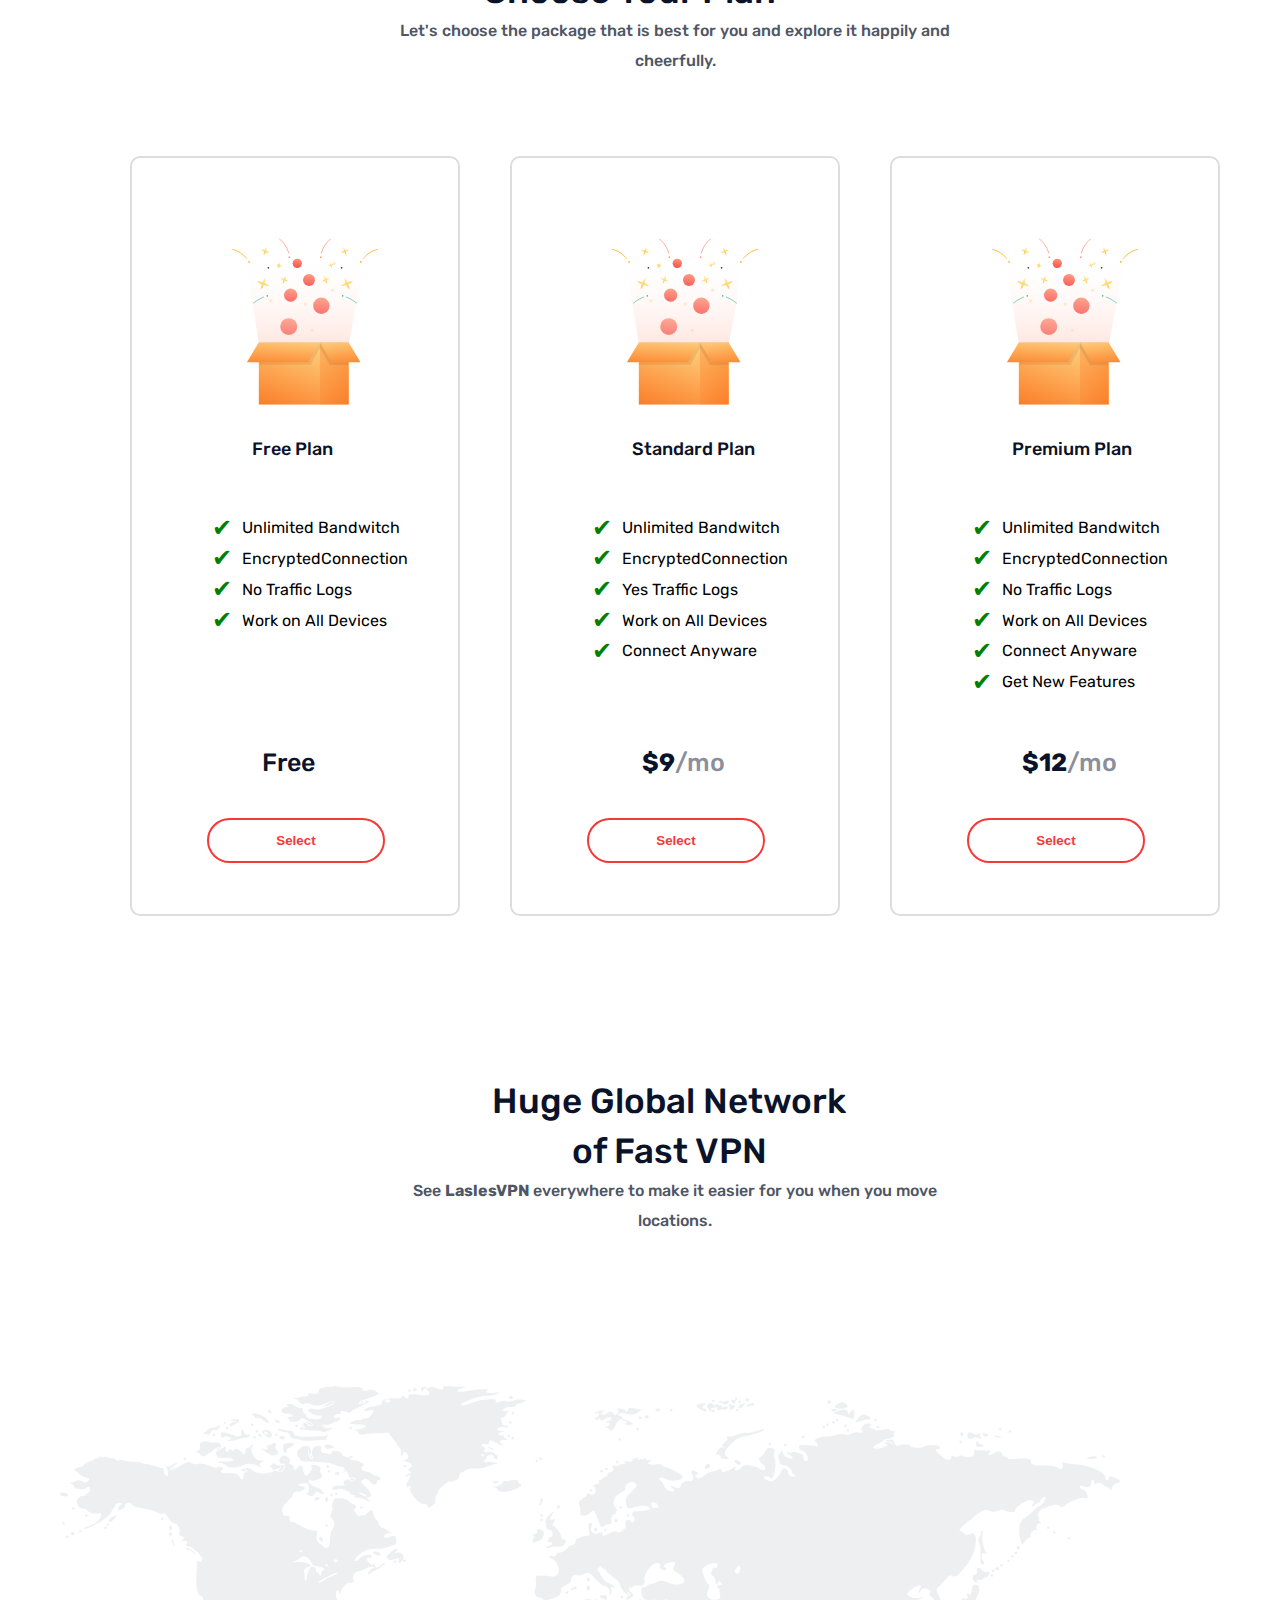
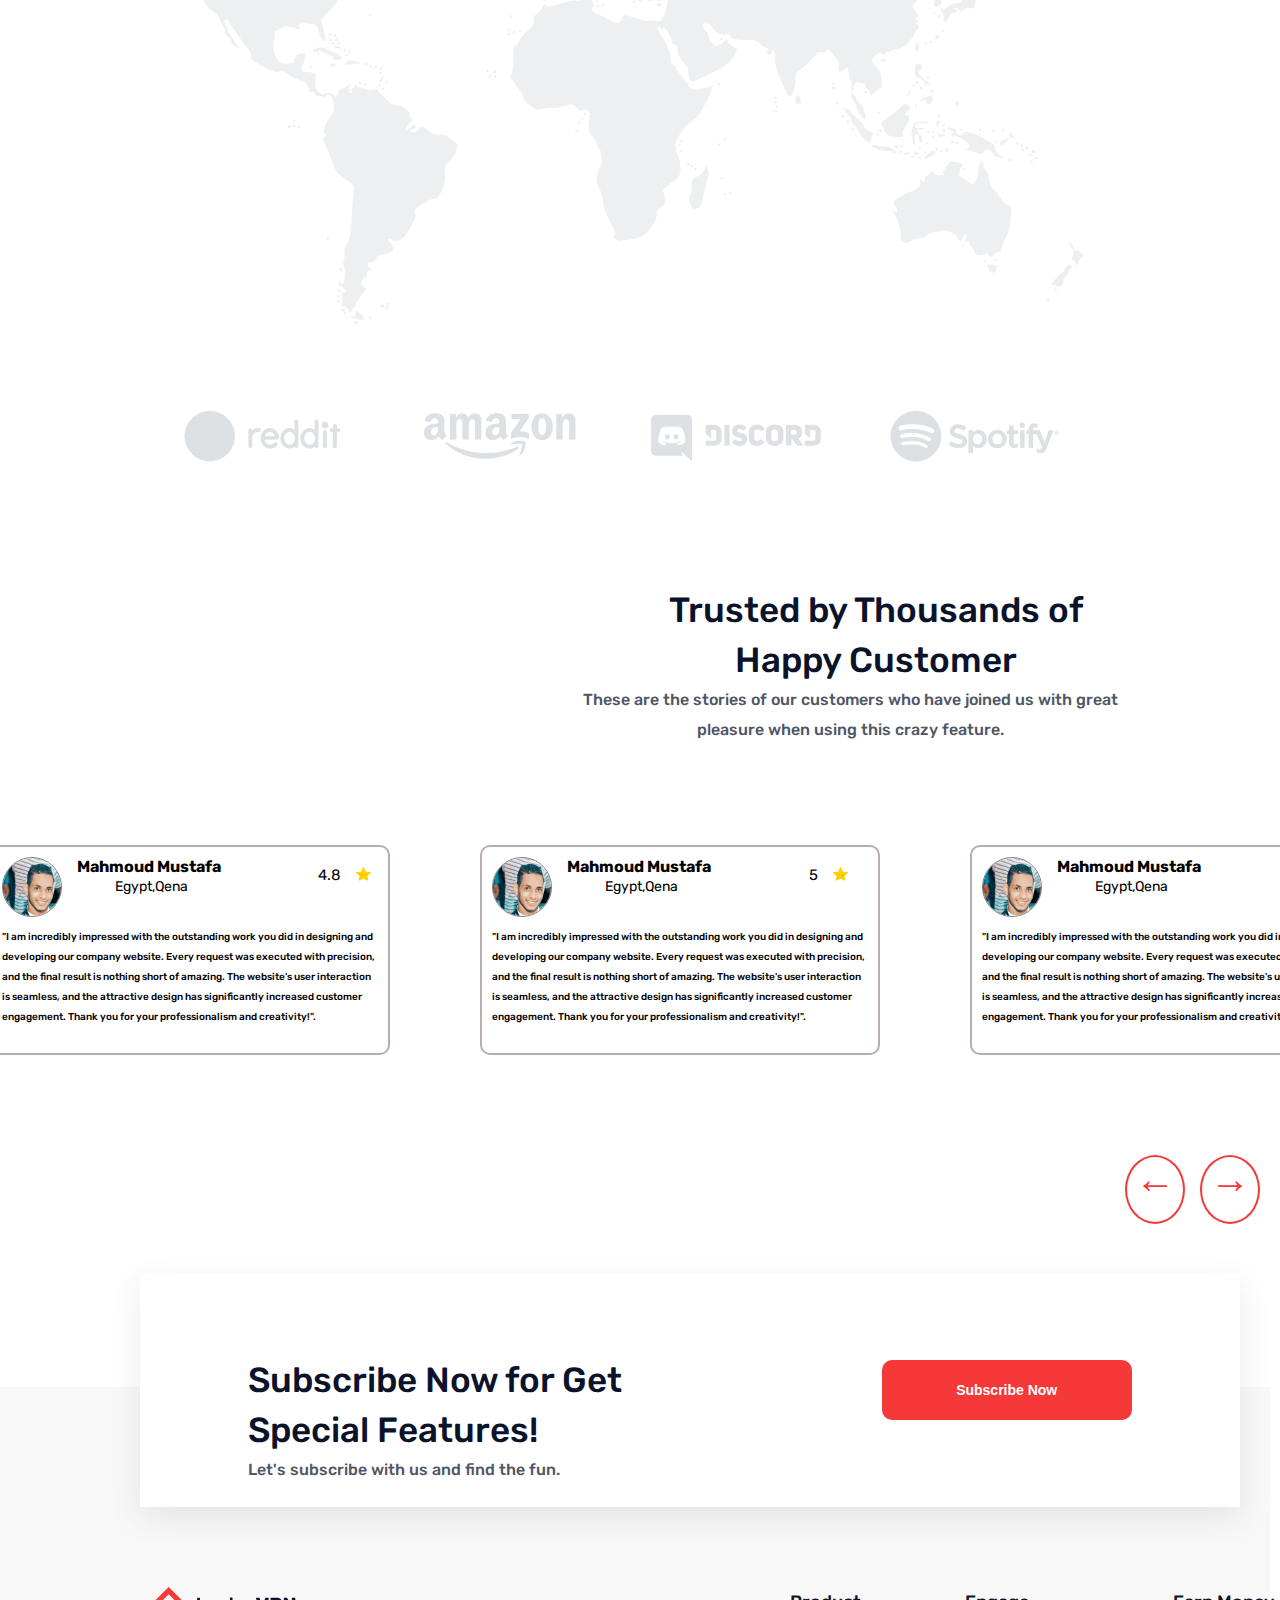
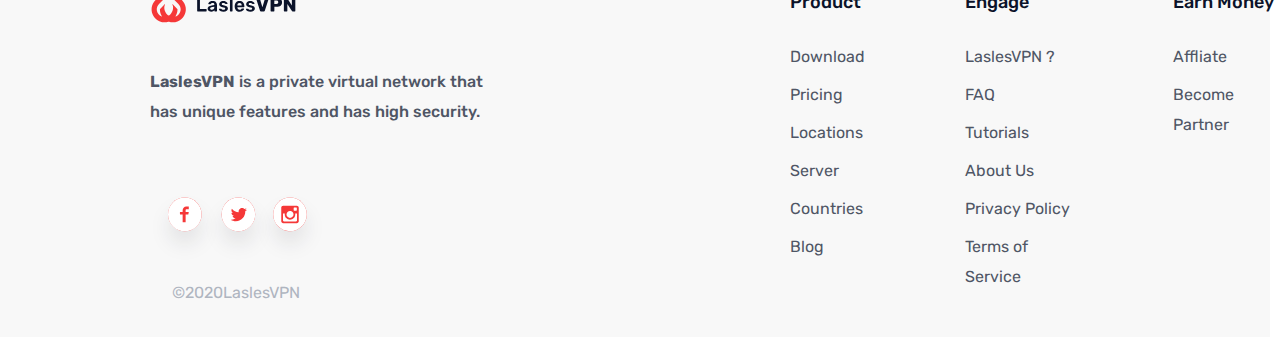
==== commit 16b35719: "بعض التعديلات في هيكل الصفحة وكذلك فى التنسيق" ====
--- a/index.html
+++ b/index.html
@@ -10,10 +10,9 @@
 <link rel="preconnect" href="https://fonts.gstatic.com" crossorigin>
 <link href="https://fonts.googleapis.com/css2?family=Rubik:ital,wght@0,300..900;1,300..900&display=swap" rel="stylesheet">
 </head>
-
-
-
 <body>
+
+
 <!--Header-->
 <header class="header">
 <div class="logo">
@@ -22,30 +21,28 @@
 
 <nav class="navigation" >
     <ul class="ul__navigation">
-        <a class="link" href="#About">About</a>
-        <a   class="link" href="#Features">Features</a>
-        <a class="link"  href="#Pricing">Pricing</a>
-        <a class="link"  href="#Testimonials">Testimonials</a>
-        <a  class="link" href="#Help">Help</a>
+        <a class="nav-link" href="#About">About</a>
+        <a   class="nav-link" href="#Features">Features</a>
+        <a class="nav-link"  href="#Pricing">Pricing</a>
+        <a class="nav-link"  href="#Testimonials">Testimonials</a>
+        <a  class="nav-link" href="#Help">Help</a>
     </ul>
 </nav>
-<div class="buttons">
-<button class="btn1">Sign In</button>
-<button class="btn2">Sign Up</button>
+<div class="header-buttons">
+<button class="header-btn1">Sign In</button>
+<button class="header-btn2">Sign Up</button>
 
 </div>
 </header>
-
-
 
 
 
 <!--introduction-->
 <section class="introduction">
-<div class="intro__text"  id="About">
-<h1>Want anything to be easy with  <strong class="s1"> LaslesVPN.</strong> </h1>
-<p>Provide a network for all your needs with ease and fun using <strong class="s2"> LaslesVPN</strong> discover interesting features from us.</p>
-<button class="btn3">Get Started</button>
+<div class="intro__text  "  id="About">
+<h1 class="the-intro-text">Want anything to be easy with  <strong class="s1"> LaslesVPN.</strong> </h1>
+<p     class=" des-of-intro      second-text">Provide a network for all your needs with ease and fun using <strong class="s2"> LaslesVPN</strong> discover interesting features from us.</p>
+<button class="btn-of-intro">Get Started</button>
 
 </div>
 
@@ -54,23 +51,25 @@
 </div>
 </section>
 
-<!--3 icons-->
+
+
+<!--row 3 icons-->
 <section class="icons__row">
-    <div class="item c1">
+    <div class="block b1">
         <img class="imgitem"    src="/resource/user.png">
-        <p class="des" > <strong class="num">90+</strong><br>Users</p>
-    </div>
-    <div class="item c2">
+        <p class="num-des" > <strong class="num">90+</strong><br>Users</p>
+    </div>
+    <div class="block b2">
          <img class="imgitem"    src="/resource/location.png">
-         <p class="des" > <strong class="num">30+</strong><br>Locations</p>
-    </div>
-    <div class="item c3">
+         <p class="num-des" > <strong class="num">30+</strong><br>Locations</p>
+    </div>
+    <div class="block b3">
          <img class="imgitem"    src="/resource/Server.png">
-        <p class="des" > <strong class="num">50+</strong><br>Servers</p>
-    </div>
-</section>
-
-
+        <p class="num-des" > <strong class="num">50+</strong><br>Servers</p>
+    </div>
+</section>
+<div class="hidden-rectangel">
+</div>
 
 
 
@@ -82,41 +81,43 @@
         <img src="./resource/Illustration 2.svg">
     </div>
 
-<div class="text"  id="Features">
-<h3>We Provide Many Features You Can Use</h3>
-<p class="text__Features">You can explore the features that we provide with fun and have their own functions each feature.</p>
+<div class="text"  id="Features">   
+<h3 class="Features__title     first-text">We Provide Many Features You Can Use</h3>
+<p class="Features__intro   second-text">You can explore the features that we provide with fun and have their own functions each feature.</p>
 <div class="element">
     <div class="img-row">
         <div class="img_icon">
             <img src="./resource/Group 1120.png">
         </div>
-        <div class="li"> Powerfull online protection. </div>
+        <div class="li-of-features"> Powerfull online protection. </div>
     </div>
     
     <div class="img-row">
         <div class="img_icon">
             <img src="./resource/Group 1120.png">
         </div>
-        <div class="li"> Internet without borders. </div>
+        <div class="li-of-features"> Internet without borders. </div>
     </div>
     
     <div class="img-row">
         <div class="img_icon">
             <img src="./resource/Group 1120.png">
         </div>
-        <div class="li"> Supercharged VPN </div>
+        <div class="li-of-features"> Supercharged VPN </div>
     </div>
     
     <div class="img-row">
         <div class="img_icon">
             <img src="./resource/Group 1120.png">
         </div>
-        <div class="li">No specific time limits. </div>
-    </div>
-</div>
-
-</div>
-</section>
+        <div class="li-of-features">No specific time limits. </div>
+    </div>
+</div>
+
+</div>
+
+</section>
+
 
 
 
@@ -125,8 +126,8 @@
 <!--plans-->
 <section class="plans">
     <div class="plan_title">
-        <h3 class="titleof__plan" id="Pricing"> Choose Your Plan</h3>
-        <p class="plan__intro">Let's choose the package that is best for you and explore it happily and cheerfully.</p>
+        <h3 class="title-of-plan  first-text" id="Pricing"> Choose Your Plan</h3>
+        <p class="plan__intro   second-text  ">Let's choose the package that is best for you and explore it happily and cheerfully.</p>
     </div>
 <div class="plans-layouts">
 
@@ -135,7 +136,7 @@
 <h5 class="plan__name">Free Plan</h5>
 <ul class="plan_adv_list">
     <li class="pl-it">Unlimited Bandwitch </li>
-    <li  class="pl-it">Encrypted Connection</li>
+    <li  class="pl-it">EncryptedConnection</li>
     <li  class="pl-it">No Traffic Logs</li>
     <li  class="pl-it">Work on All Devices</li>
 </ul>
@@ -151,7 +152,7 @@
     <h5 class="plan__name">Standard Plan</h5>
     <ul class="plan_adv_list">
         <li class="pl-it">Unlimited Bandwitch </li>
-        <li  class="pl-it">Encrypted Connection</li>
+        <li  class="pl-it">EncryptedConnection</li>
         <li  class="pl-it">Yes Traffic Logs</li>
         <li  class="pl-it">Work on All Devices</li>
         <li  class="pl-it">Connect Anyware</li>
@@ -160,13 +161,12 @@
 <button class="plan__btn">Select</button>
     </div>
 
-
     <div class="plan-layout">
         <img class="plan__img" src="./resource/Premium.svg">
         <h4 class="plan__name">Premium Plan</h4>
         <ul class="plan_adv_list">
             <li class="pl-it">Unlimited Bandwitch </li>
-            <li  class="pl-it">Encrypted Connection</li>
+            <li  class="pl-it">EncryptedConnection</li>
             <li  class="pl-it">No Traffic Logs</li>
             <li  class="pl-it">Work on All Devices</li>
             <li  class="pl-it">Connect Anyware</li>
@@ -183,12 +183,11 @@
 
 
 
-
 <!--Network-->
 <section class="Network">
     <div class="network_title">
-        <h3 class="titleof__network">Huge Global Network of Fast VPN</h3>
-        <p class="network__intro">See <strong> LaslesVPN </strong> everywhere to make it easier for you when you move locations.</p>
+        <h3 class="title-of-network  first-text">Huge Global Network of Fast VPN</h3>
+        <p class="network__intro  second-text">See <strong> LaslesVPN </strong> everywhere to make it easier for you when you move locations.</p>
     </div>
 <div class="world__image">
     <img  class="world__img"   src="./resource/Huge Global.svg" alt="Huge Global image">
@@ -202,13 +201,11 @@
 
 
 
-
-
 <!--clients -->
 <section class="clients">
     <div class="clients_title" id="Testimonials">
-        <h3 class="titleof__clients">Trusted by Thousands of Happy Customer</h3>
-        <p class="clients__intro">These are the stories of our customers who have joined us with great pleasure when using this crazy feature.</p>
+        <h3 class="title-of-clients  first-text">Trusted by Thousands of Happy Customer</h3>
+        <p class="clients__intro  second-text">These are the stories of our customers who have joined us with great pleasure when using this crazy feature.</p>
     </div>
 
     <div  class="clients__opinions">
@@ -222,7 +219,7 @@
 <p class="client_city" >Egypt,Qena</p>
 </div>
 <div class="right-part">
-<p class="rate">4.5</p>
+<p class="rate">5</p>
 <img class="star"    src="./resource/star.png" alt="">
 </div>
 </div>
@@ -241,7 +238,7 @@
 <p class="client_city" >Egypt,Qena</p>
 </div>
 <div class="right-part">
-<p class="rate">4.5</p>
+<p class="rate">4.8</p>
 <img class="star"    src="./resource/star.png" alt="">
 </div>
 </div>
@@ -259,16 +256,14 @@
 <p class="client_city" >Egypt,Qena</p>
 </div>
 <div class="right-part">
-<p class="rate">4.5</p>
-<img class="star"    src="./resource/star.png" alt="">
-</div>
-</div>
-<div class="bottom">
-    <p class="client__opinion"> "I am incredibly impressed with the outstanding work you did in designing and developing our company website. Every request was executed with precision, and the final result is nothing short of amazing. The website's user interaction is seamless, and the attractive design has significantly increased customer engagement. Thank you for your professionalism and creativity!".</p>
-</div>
-</div>
-
-
+<p class="rate">5</p>
+<img class="star"    src="./resource/star.png" alt="">
+</div>
+</div>
+<div class="bottom">
+    <p class="client__opinion"> "I am incredibly impressed with the outstanding work you did in designing and developing our company website. Every request was executed with precision, and the final result is nothing short of amazing. The website's user interaction is seamless, and the attractive design has significantly increased customer engagement. Thank you for your professionalism and creativity!".</p>
+</div>
+</div>
 
 <div class="client" id="c4">    <!-- رابع عميل-->
     <div class="top">
@@ -278,16 +273,14 @@
 <p class="client_city" >Egypt,Qena</p>
 </div>
 <div class="right-part">
-<p class="rate">4.5</p>
-<img class="star"    src="./resource/star.png" alt="">
-</div>
-</div>
-<div class="bottom">
-    <p class="client__opinion"> "I am incredibly impressed with the outstanding work you did in designing and developing our company website. Every request was executed with precision, and the final result is nothing short of amazing. The website's user interaction is seamless, and the attractive design has significantly increased customer engagement. Thank you for your professionalism and creativity!".</p>
-</div>
-</div>
-
-
+<p class="rate">4</p>
+<img class="star"    src="./resource/star.png" alt="">
+</div>
+</div>
+<div class="bottom">
+    <p class="client__opinion"> "I am incredibly impressed with the outstanding work you did in designing and developing our company website. Every request was executed with precision, and the final result is nothing short of amazing. The website's user interaction is seamless, and the attractive design has significantly increased customer engagement. Thank you for your professionalism and creativity!".</p>
+</div>
+</div>
 
 
 <div class="client" id="c5">    <!-- خامس عميل-->
@@ -298,17 +291,16 @@
 <p class="client_city" >Egypt,Qena</p>
 </div>
 <div class="right-part">
-<p class="rate">4.5</p>
-<img class="star"    src="./resource/star.png" alt="">
-</div>
-</div>
-<div class="bottom">
-    <p class="client__opinion"> "I am incredibly impressed with the outstanding work you did in designing and developing our company website. Every request was executed with precision, and the final result is nothing short of amazing. The website's user interaction is seamless, and the attractive design has significantly increased customer engagement. Thank you for your professionalism and creativity!".</p>
-</div>
-</div>
-        </div>
-    </div>
-
+<p class="rate">3</p>
+<img class="star"    src="./resource/star.png" alt="">
+</div>
+</div>
+<div class="bottom">
+    <p class="client__opinion"> "I am incredibly impressed with the outstanding work you did in designing and developing our company website. Every request was executed with precision, and the final result is nothing short of amazing. The website's user interaction is seamless, and the attractive design has significantly increased customer engagement. Thank you for your professionalism and creativity!".</p>
+</div>
+</div>
+        </div>
+    </div>
 <!-- ده الجزء بتاع زر الانتقال بين الاراء-->
  <div class="buttons_scroll">
     <button type="submit"  class="btn_scroll">←</button>
@@ -319,30 +311,30 @@
 
 
 
-
-
 <!--subscribe-->
+
+
 <section class="subscribe">
 <div class="left-part-of-subscribe">
-<h3 class="Subscribe-title">Subscribe Now for Get Special Features!</h3>
-<p class="Subscribe-text"> Let's subscribe with us and find the fun.</p>
-</div>
+<h3 class="Subscribe-title   first-text">Subscribe Now for Get Special Features!</h3>
+<p class="Subscribe-text    second-text"> Let's subscribe with us and find the fun.</p>
+</div>
+
 
 <div class="right-part-of-subscribe">
 <button class="subscribe-button">Subscribe Now</button>
 
 </div>
-</section>
-
-
+</section> 
 
 
 
 <!--footer-->
+
 <footer class="footer" id="Help">
     <div class="left-part-of-footer">
             <img class="logo-footer" src="./resource/Logo.svg" alt="logo">
-  <p class="footer-text"   ><strong>LaslesVPN</strong>    is a private virtual network that has unique features and has high security.</p>
+  <p class="footer-text  second-text"   ><strong>LaslesVPN</strong>    is a private virtual network that has unique features and has high security.</p>
 <div class="footer-links">
     <a   class="footer-icon" href="#"><img src="./resource/Facebook.svg" alt="Facebook icon"></a>
     <a   class="footer-icon"   href="#"><img src="./resource/Twitter.svg" alt="Twitter"></a>
@@ -352,7 +344,6 @@
 <p class="copyright">©2020LaslesVPN</p>
 
     </div>
-
 
 
     <div class="right-part-of-footer">
@@ -382,19 +373,17 @@
 </div>
 
 
-
 <div class="earn-money">
     <h4 class="listname">Earn Money</h4>
     <ul class="earnmoney-list">
         <li class="item">Affliate</li>
         <li class="item">Become Partner</li>
-        
      </ul>
 </div>
-
-    </div>
-
+    </div>
 </footer>
-
+<div class="bg-gray">
+
+</div>
 </body>
 </html>--- a/styles/style.css
+++ b/styles/style.css
@@ -12,13 +12,23 @@
   } */
 
 
+/*الحمدلله رب العالمين تم الانتهاء من المشروع وهناك بعض الملاحظات  */
+/*انا سبت الكومنتات مع علمي بالكلين كود ولكن علشان احنا ف الدبلومة وبحاول اشرح الكود للبشمهندس*/
+/*قد يكون هناك بعض الاخطاء او امر نسيتها ولكن تعلمت الكثييير من هذا المشروع */
+/*الحمدلله هذا المشروع اعطاني ثقة حلوة فى نفسي اني اقدر اعمل مشروع لوحدي*/
+/*الهدف من المشروع اكيد هو ظخور الصفحة باحسن تنسيق فقد يكون هناك اختلافات بسيطه ف الارقام ولكن يبقي الهدف واحد وهو الانتهاء من المشروع بكفاءة الحمدلله*/
+
+
+
+
+
 /* CSS Reset */
-
 .rubik {
-  font-family: "Rubik", sans-serif;
+  font-family: "Rubik" , "Rubik",sans-serif ;
   font-optical-sizing: auto;
 
 }
+
 * {
     margin: 0;
     padding: 0;
@@ -51,15 +61,9 @@
   html {
     font-size: 62.5%;
     width: 1220px;
-    height: 5116.72px;
+    height: 5000.72px;
     scroll-behavior: smooth;
     scroll-padding-top: 4rem;
-  }
-  
-  body {  
-    font-size: 1.6rem;
-    font-family: "Rubik", sans-serif;
-    line-height: 1.3;
   }
   
   a {
@@ -71,16 +75,14 @@
 
 
 
-
-
-
 body{
-/* width: 1440px; ده عرض الصفحة اللي هو مدهونى */   
+  font-size: 1.6rem;
+  font-family: "Rubik", sans-serif;
+  line-height: 1.3;
  width: 1280px; 
-
-height: 5250px;
-padding:50px 20px 20px 50px;
-margin-left: 75px;
+height: 5050px;
+padding:50px 20px 20px 30px;
+margin-left: 30px;
  top: -2360px;
 left: -761px;
 gap: 0px;
@@ -88,6 +90,29 @@
 overflow-x: hidden;
 
 }
+
+
+/*Don't repeat your self*/
+/* start global code*/
+ .first-text{
+  font-family: Rubik;
+  font-size: 35px;
+  font-weight: 500;
+  line-height: 50px;
+  color: #0B132A;
+} 
+.second-text{
+  font-family: Rubik;
+  font-size: 16px;
+  font-weight: 500;
+  line-height: 30px;
+  color: #4F5665;
+} 
+/*end global code*/
+
+
+
+
 
 /*Start header*/
 
@@ -130,24 +155,23 @@
 text-align: left;
 
 }
-.link{
+.nav-link{
 justify-content: space-between;
 }
-.buttons{
+.header-buttons{
   display: flex;
   margin-top: -5px;
 
 }
-.btn1{
+.header-btn1{
   font-size: 16px;
 
   padding-right: 35px;
 color:  #0B132A;
 font-weight: 700;
 }
-.btn2{
+.header-btn2{
   font-size: 16px;
-
   font-weight: 700;
   padding-right: 35px;
   border: 1px solid #F53855;
@@ -164,6 +188,7 @@
 }
 /*End header*/
 
+
 /*Start intro*/
 .introduction{
   display: flex;
@@ -175,13 +200,7 @@
 .intro__text{
   margin-right: 43px;
 }
-h1{
-/*   width: 555px;
-height: 140px;
-top: 206.77px;
-left: 150px;
-gap: 0px;
-opacity: 0px; */
+.the-intro-text{
 padding-top: 50px;
 font-family: Rubik;
 font-size: 50px;
@@ -189,29 +208,28 @@
 line-height: 70px;
 text-align: left;
 color: #0B132A;
-;
-
-}
-p{
+}
+
+.des-of-intro{
   width: 555px;
 height: 60px;
 top: 366.77px;
 left: 150px;
-gap: 0px;
-opacity: 0px;
 margin-top: 20px;
-font-family: Rubik;
+
+
+/* font-family: Rubik;
 font-size: 16px;
 font-weight: 400;
 line-height: 30px;
 text-align: left;
-color: #4F5665;
-;
+color: #4F5665; */
+
 }
 .intro__image{
   margin-top: 20px;
 }
-.btn3{
+.btn-of-intro{
   color: #FFFFFF;
   font-weight: 900;
   font-size: 15px;
@@ -224,15 +242,10 @@
 gap: 0px;
 border-radius: 10px;
 opacity: 0px;
-box-shadow: 0px 10px 20px rgba(255, 0, 0, 0.3);
-}
-/* .button:hover {
-  box-shadow: 0px 15px 25px rgba(255, 0, 0, 0.5);   /* تأثير الظل عند التمرير 
-} */
+box-shadow: 0px 25px 30px rgba(255, 0, 0, 0.3);
+}
+
 /*End intro*/
-
-
-
 
 
 
@@ -247,28 +260,66 @@
   height: 55px;
   margin-right: 25px;
 }
-.des{
+.num-des{
   font-size: 22px;
-}
-.item{
+  margin-top: 25px;
+}
+.block{
   display: flex;
 }
 .icons__row{
   display: grid;
   grid-template-columns: 350px 400px 350px;
-  margin-left: 100px;
+  margin-left: 10px;
   margin-top: 120px;
-  }
-/*متنسااااااااااااااااااااااااااااااااااااااااااااش تكمل الجزء ده يا محموووووووووووووووووووووووووووووووووووووووووووووووووووووووووووود*/
+  border: #ffffff 2px solid;
+  box-shadow: 0 15px 25px -5px rgba(163, 163, 163, 0.616);
+}
+.b1,.b2{
+  border-right: 2px solid #EEEFF2;
+height: 125.57px;
+}
+.b1{
+  margin-left: 50px;
+}
+.b2,.b3{
+padding-left: 150px;
+}
+
+.hidden-rectangel{
+  background-color: white;
+  margin-left: -20px;
+  width: 1350px;
+height: 189.22px;
+margin-top: -190px;
+border-radius: 10px;
+
+}
+
+
+
+
+
+
+
+
 /*End row*/
+
+
+
+
+
 
 /*Start features*/
 .features{
   display: flex;
-  margin-top: 200px;
-}
-
-
+  padding-bottom: 120px;
+  margin-top: 100px;
+  margin-left: -100px;
+  border: #ffffff 2px solid;
+  box-shadow: 0 40px 100px 20px rgba(163, 163, 163, 0.106);    /*الداتا بتاعة الظل ده مش موجودة ف التصميم ف دي محاولة مني*/
+  width: 2100px;
+}
 
 
 .image2{
@@ -278,10 +329,11 @@
 left: 184.52px;
 gap: 0px;
 opacity: 0px;
-margin-right: 200px;
-
-}
-h3{
+margin-right: 230px;
+margin-left: 120px;
+
+}
+.Features__title{
   width: 383.41px;
   height: 100px;
   top: 1014.55px;
@@ -289,35 +341,33 @@
   gap: 0px;
   opacity: 0px;
   margin-top: 60px;
-color:  #0B132A;
-
-  font-family: Rubik;
-  font-size: 35px;
-  font-weight: 500;
-  line-height: 50px;
   text-align: left;
-  
-}
-.text__Features{
+}
+
+
+
+
+
+.Features__intro{
   width: 427.88px;
   height: 60px;
   top: 1134.55px;
   left: 862.12px;
   gap: 0px;
   opacity: 0px;
+  /* 
   color: #4F5665;
-
   font-family: Rubik;
   font-size: 16px;
   font-weight: 400;
   line-height: 30px;
   text-align: left;
   margin-bottom: 10px;
-
-}
-
-
-.li{
+ */
+}
+
+
+.li-of-features{
   font-family: Rubik;
   font-size: 14px;
   font-weight: 400;
@@ -330,7 +380,6 @@
   font-weight: 400;
   line-height: 30px;
   text-align: left;
-
 }
 .img-row{
   display: flex;
@@ -341,28 +390,40 @@
   margin-right: 5px;
 }
 
+
+
+
+
+
+
 /*End features*/
 
+
+
+
+
 /*Strat plan*/
+
 .plan_title{
   display: grid;
   place-items: center;
   margin-top: 120px;
-
-}
-.titleof__plan{
+}
+.title-of-plan{
   width: 383.41px;
 height: 50px;
 top: 1586.55px;
 left: 528.3px;
 gap: 0px;
 opacity: 0px;
+
+/* 
 font-family: Rubik;
 font-size: 35px;
 font-weight: 500;
 line-height: 50px;
 text-align: center;
-color: #0B132A;
+color: #0B132A; */
 }
 .plan__intro{
   width: 555px;
@@ -371,14 +432,16 @@
 left: 442.5px;
 gap: 0px;
 opacity: 0px;
-font-family: Rubik;
+text-align: center;
+
+/* font-family: Rubik;
 font-size: 16px;
 font-weight: 400;
 line-height: 30px;
 text-align: center;
-color: #4F5665;
-
-}
+color: #4F5665; */
+}
+
 .plans-layouts{   /*ده كود كل الخطط*/
   display: flex;
   gap: 50PX;
@@ -386,8 +449,6 @@
   margin-top: 80px;
   
 }
-
-
 .plan-layout{   /*ده كود كل خطه منفردة*/
   width: 330px;
 height: 760px;
@@ -400,14 +461,12 @@
 border: 2px solid #DDDDDD;  
 }
 
-
 .plan__name{
   font-size: 18px;
   font-weight: 500;
   padding-left: 20px;
   color: #0B132A;
   justify-content: center;
-
 }
 .plan_adv_list{
   width: 190.26px;
@@ -420,19 +479,19 @@
   padding-left: 30px;
   margin-bottom: 10px; 
   font-family: Rubik;
-
-  
-}
+} 
+
+/*كود اظهار علامة صح بجانب عناصر القائمة */
+/*نلاحظ اني غيرت مرة استخدمت صورة كأيقونه ومرة استخدمت رمز*/
 .pl-it::before{
-  content: "\2714"; /* رمز Unicode لعلامة الصح */
-            color: green; /* لون علامة الصح */
-            font-size: 1.5em; /* حجم علامة الصح */
-            position: absolute; /* ضبط العنصر بشكل مطلق */
-            left: 0; /* وضع العنصر في اليسار */
-            top: 50%; /* تمركز العنصر عمودياً */
+  content: "\2714"; /*  Unicode  رمز علامة الصح فى ال  */
+            color: green; /*لونها*/
+            font-size: 1.5em; /* حجمها*/
+            position: absolute;
+            left: 0; 
+            top: 50%; 
             transform: translateY(-50%);
 }
-
 
 .price{
 font-size: 25px;
@@ -446,8 +505,6 @@
   color: #0B132A;
   font-size: 25px;
 }
-
-
 .plan__btn{
   color: #F53838;
   margin-left: -25px;
@@ -478,15 +535,26 @@
   margin-top: 100px;
   display: grid;
   place-items:center;
-
-  
-}
-.titleof__network{
-    text-align: center;
-    margin-left: 80px;
+}
+.title-of-network{
+  width: 383.41px;
+  height: 100px;
+  top: 1014.55px;
+  left: 862.12px;
+  gap: 0px;
+  opacity: 0px;
+  margin-top: 60px;
+  text-align: center;
+  margin-left: 80px;
 }
 .network__intro{
   text-align: center;
+  width: 555px;
+height: 60px;
+top: 2806.55px;
+left: 442.5px;
+gap: 0px;
+opacity: 0px;
 
 }
 .world__image{
@@ -496,24 +564,51 @@
   margin-left: 120px;
 }
 /*End Network*/
+
+
+
+
 
 /*Start clients*/
 .clients{
   margin-top: 10px;
   place-items:center;
-    
 }
 .clients_title{
     margin-left: 350px;
 }
 
-.titleof__clients{
+
+
+
+
+.title-of-clients{
+  margin-top: 60px;
+  text-align: left;
   text-align: center;
   margin-left: 80px;
-}
+
+  width: 447.81px;
+  height: 100px;
+  top: 3854.25px;
+  left: 496.1px;
+  gap: 0px;
+  opacity: 0px;
+  
+
+
+}
+
+
 .clients__intro{
   text-align: center;
-
+  width: 555px;
+  height: 60px;
+  top: 3974.25px;
+  left: 442.5px;
+  gap: 0px;
+  opacity: 0px;
+  
 }
 
 .client{
@@ -525,19 +620,17 @@
 padding: 10px;
 margin-top: 50px;
 margin-right: 40px;
-margin-left: 40px;
+margin-left: 50px;
 margin-bottom: 50px;
 }
 .client:hover{
   border: 2px solid #F53838;  
-
-}
-
-
+  box-shadow: 15px 15px 40px -5px rgba(163, 163, 163, 0.616);
+cursor: pointer;
+}
 .top{
   display: flex;
 }
-
 .right-part{
   width: 150px;
   height: 16px;
@@ -545,26 +638,21 @@
   display: flex;
 flex-direction: row;
 }
-
 .star{
   width: 15px;
 height: 14px;
   margin-right: 20px;
 }
 .rate{
-  margin-top: -7px;
+  margin-top: -1px;
   font-size: 15px;
   margin-left: 90px;
   padding-right: 15px;
-
-}
-
-
+}
 .left-part{
   width: 250px;
   height:50px;
   display: flex;
-
 }
 .client_img{
   width: 60px;
@@ -574,13 +662,12 @@
 left: 630px;
 border: 1px gray solid;
 border-radius: 50%;
-
 }
 .client-name{
   font-family: Rubik;
 font-size: 15px;
 font-weight: 100;
-
+margin-top: 5px;
 }
 .client_city{
   width: 101px;
@@ -591,25 +678,22 @@
 line-height: 30px;
 text-align: center;
 margin-left: -120px;
-
-}
-
+margin-top: 15px;
+}
 .bottom{
   display: flex;
 }
 .client__opinion{
+  margin-top: 20px;
 flex-wrap: wrap;  
 font-family: Rubik;
 font-size: 10px;
 text-align: left;
 line-height: 2;
 font-weight: 500;
-}
+/* scroll-snap-align: start;  
+ */}
 /*   اللي فوق ده الكود بدون السكرووووول وكل الاراء جمب بعض*/
-
-
-
-
 .clients__wrapper{                      /*ده المكان اللي جواه السكرووول*/
   padding-top: 5rem;
   display: flex;
@@ -617,47 +701,48 @@
   scroll-snap-type: x mandatory ;  /*       /* السطر ده علشان علامة الاسكور تروح للراي الاقرب ليها وتكون في بداية احد منهم*/
 }
 
-
+/* هذا الجزء محتاج اكواد جافا سكريبت للتنقل بين الاراء*/
 .buttons_scroll{
   display: flex;
   margin-left: 1050px;
   margin-top: 50px;
 }
-
 .btn_scroll{
 margin-right:15px ; 
   font-size: 40px;
   font-weight: 900;
   color: #F53838;
   width: 60px;
-height: 60px;
+  height: 60px;
  border: 2px solid #F53838;
  border-radius: 50%;
  padding-bottom: 65px;
 }
-.btn_scroll:checked{
-  color:white;
-  background-color: #F53838;
-
+.btn_scroll:hover{
+  color: white;
+  background-color: #F53838 ;
 }
 /*End clients*/
 
+
+
+
+
 /*Start Subscribe*/
-.subscribe{
-  width: 1180px;
+ .subscribe{
+  position: relative;
+  background-color: white;
+ z-index: 2;
+  width: 1100px;
 height: 233px;
-margin-top: 80px;
+margin-top: 50px;
+margin-left: 80px;
 display: flex;
 align-items: center;
 justify-content: center;
 gap: 250px;
-box-shadow: 0px 10px 20px rgba(54, 54, 54, 0.1);
- 
-}
-.left-part-of-subscribe{
-margin-left: 60px;
-}
-
+box-shadow: 0px 10px 30px rgba(54, 54, 54, 0.1);
+}
 
 .subscribe-button{
   width: 250px;
@@ -667,24 +752,53 @@
   font-weight: 900;
   color: white;
 background-color: #F53838;
-
-
-}
+}
+
+.Subscribe-title{
+  width: 383.41px;
+  height: 100px;
+  top: 1014.55px;
+  gap: 0px;
+  opacity: 0px;
+  margin-top: 60px;
+text-align: left;
+} 
+
 /*End Subscribe*/
 
 
 
+
+
 /*Start footer*/
-
 .footer{
-  display: flex;
-  margin-top: 80px;
-  margin-left: 30px;
+/* position: relative;
+z-index: 1; */
+  width: 100vw;
+height: 550px;
+margin-top: -100px;
+  display: flex;
   gap: 300px;
-}
+ margin-left: -60px;
+}
+.bg-gray{
+  position: relative;
+  width: 100vw;
+  height: 550px;
+  margin-left: -70px;
+  background-color: #F8F8F8;
+  margin-top: -570px;
+  overflow: visible;
+z-index: -1;
+}
+
+
 
 .left-part-of-footer{
   display: grid;
+  padding-top: 180px;
+  padding-left: 150px;
+  
 }
 .logo-footer{
   width: 149px;
@@ -693,9 +807,7 @@
 left: 150px;
 gap: 0px;
 opacity: 0px;
-
-}
-
+}
 .footer-text{
   width: 340px;
 height: 61.57px;
@@ -703,13 +815,12 @@
 left: 150px;
 gap: 0px;
 opacity: 0px;
-font-family: Rubik;
+/* font-family: Rubik;
 font-size: 16px;
 font-weight: 500;
 line-height: 30px;
 text-align: left;
-color: #4F5665;
-
+color: #4F5665; */
 }
 .footer-icon{
   width: 33.6px;
@@ -717,15 +828,12 @@
   top: 4953.58px;
  margin-top: 20px;
  margin-right: 15px;
-  
-
 }
 .copyright{
   width: 132px;
 height: 30px;
 margin-top: -35px;
 margin-left: 20px;
-
 font-family: Rubik;
 font-size: 16px;
 font-weight: 400;
@@ -733,11 +841,11 @@
 text-align: center;
 color: #AFB5C0;
 }
-
-
 .right-part-of-footer{
   display: flex;
   gap: 100px;
+  padding-top: 180px;
+
 }
 .listname{
 font-family: Rubik;
@@ -757,35 +865,14 @@
 text-align: left;
 color: #4F5665;
 margin-bottom: 8PX;
-
 }
 .item:hover{
   color: #F53838;
+  cursor: pointer;
 }
 .link:hover{
   color: #F53838;
 }
-
-
-
-
-
-
-
-
-
-
-
-
-
-
-
-
-
-
-
-
 /*End footer*/
 
 
-
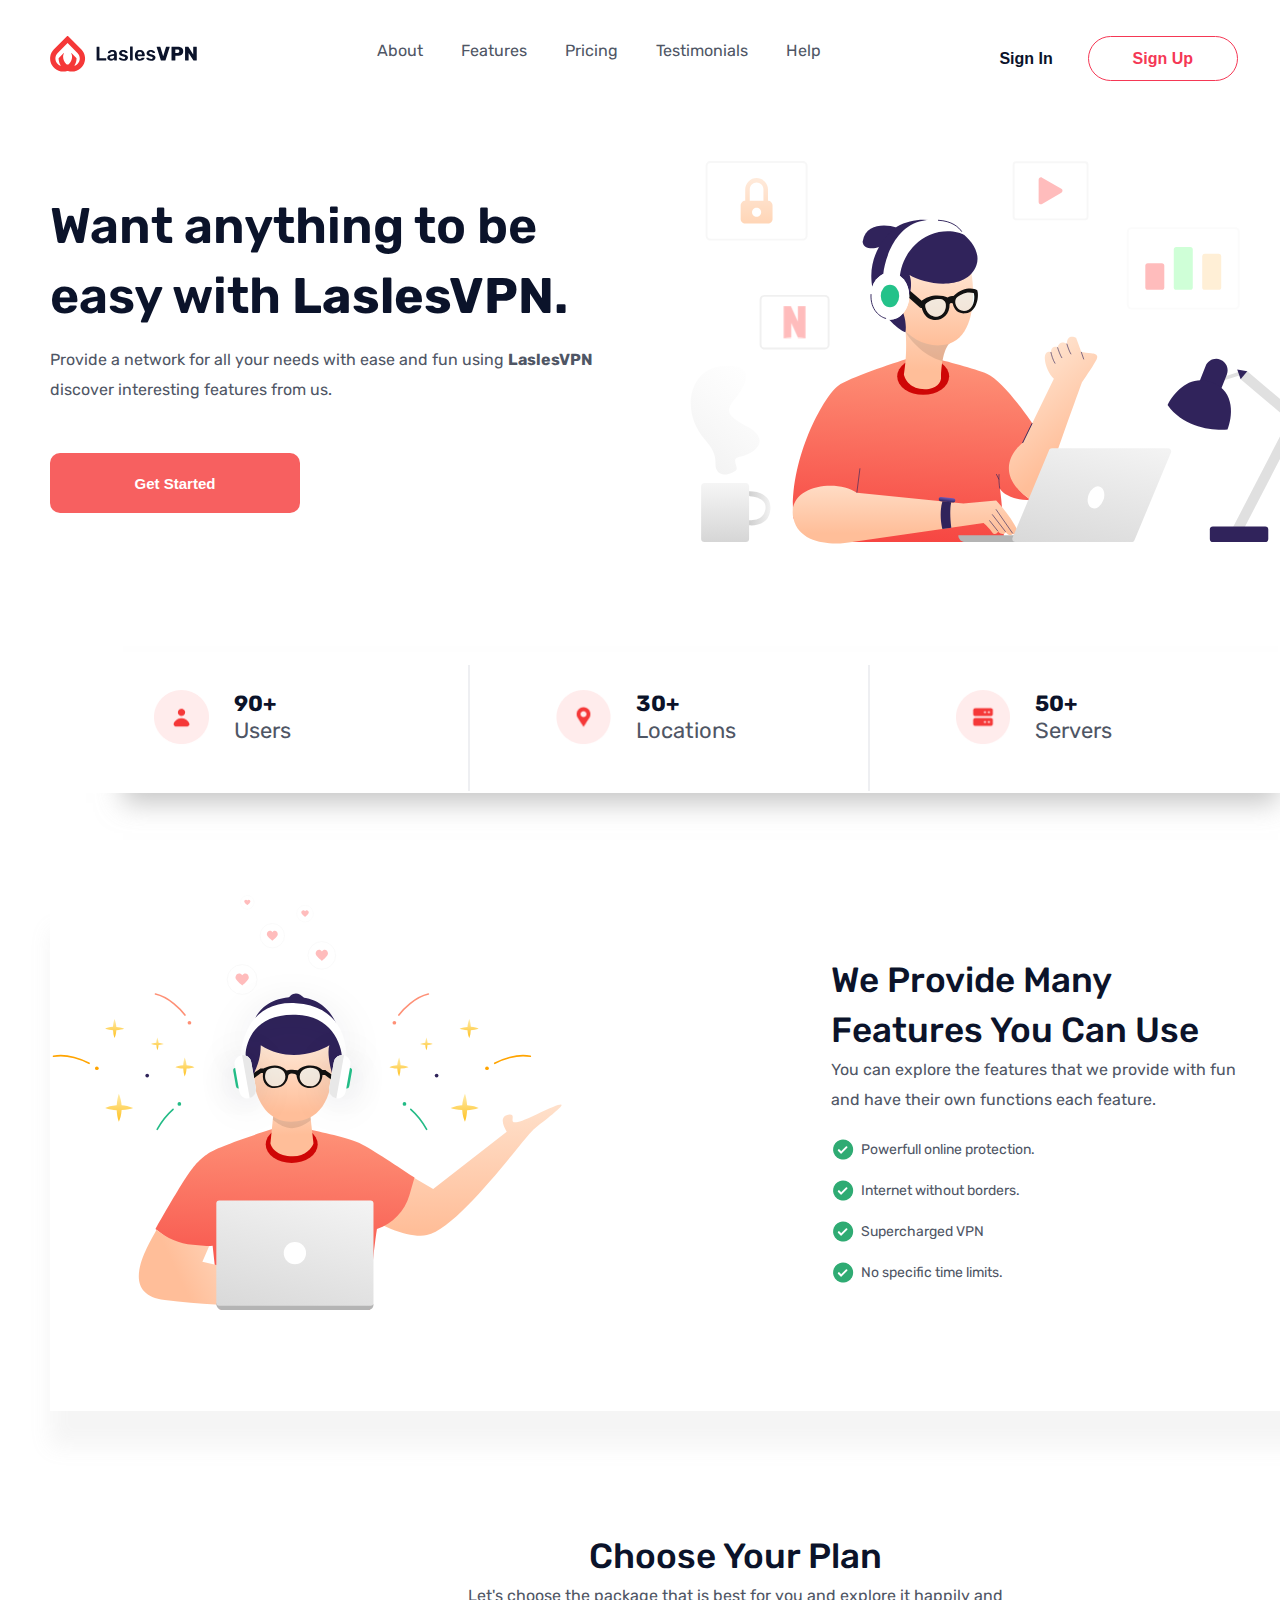
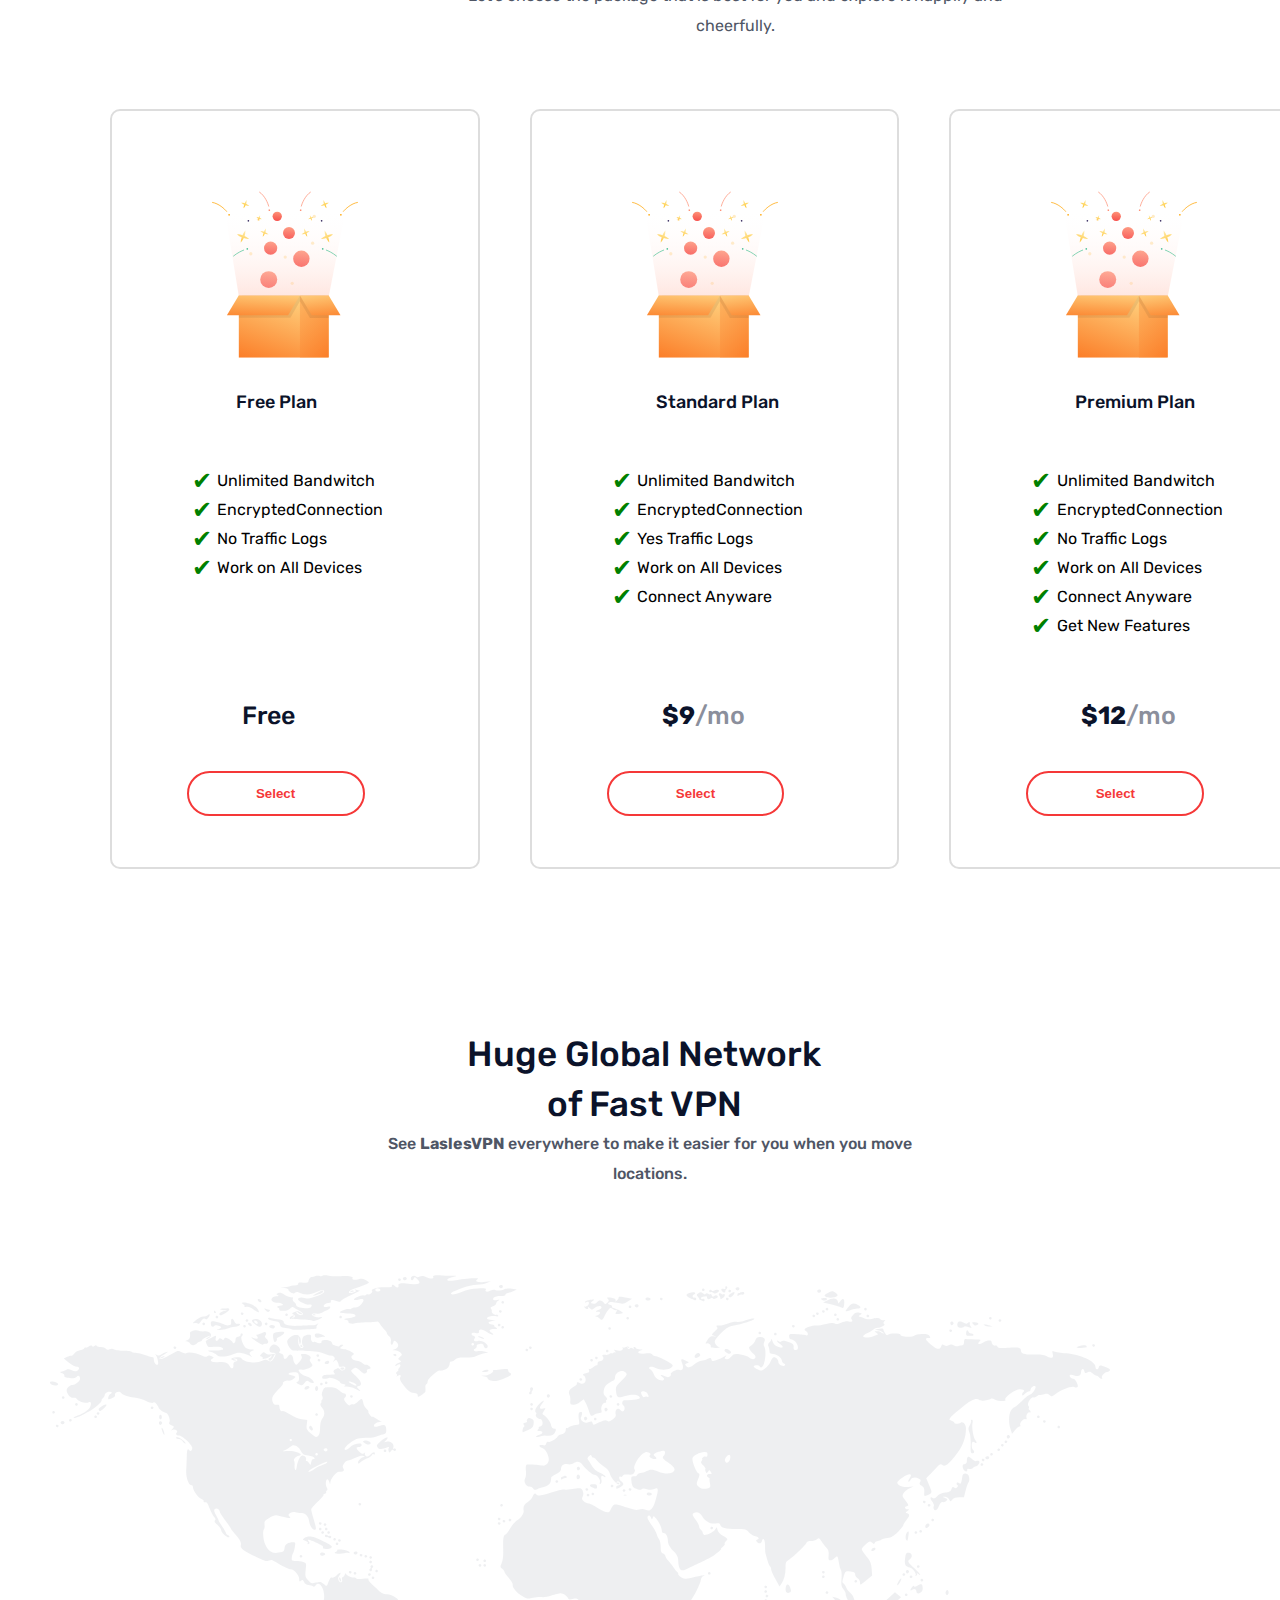
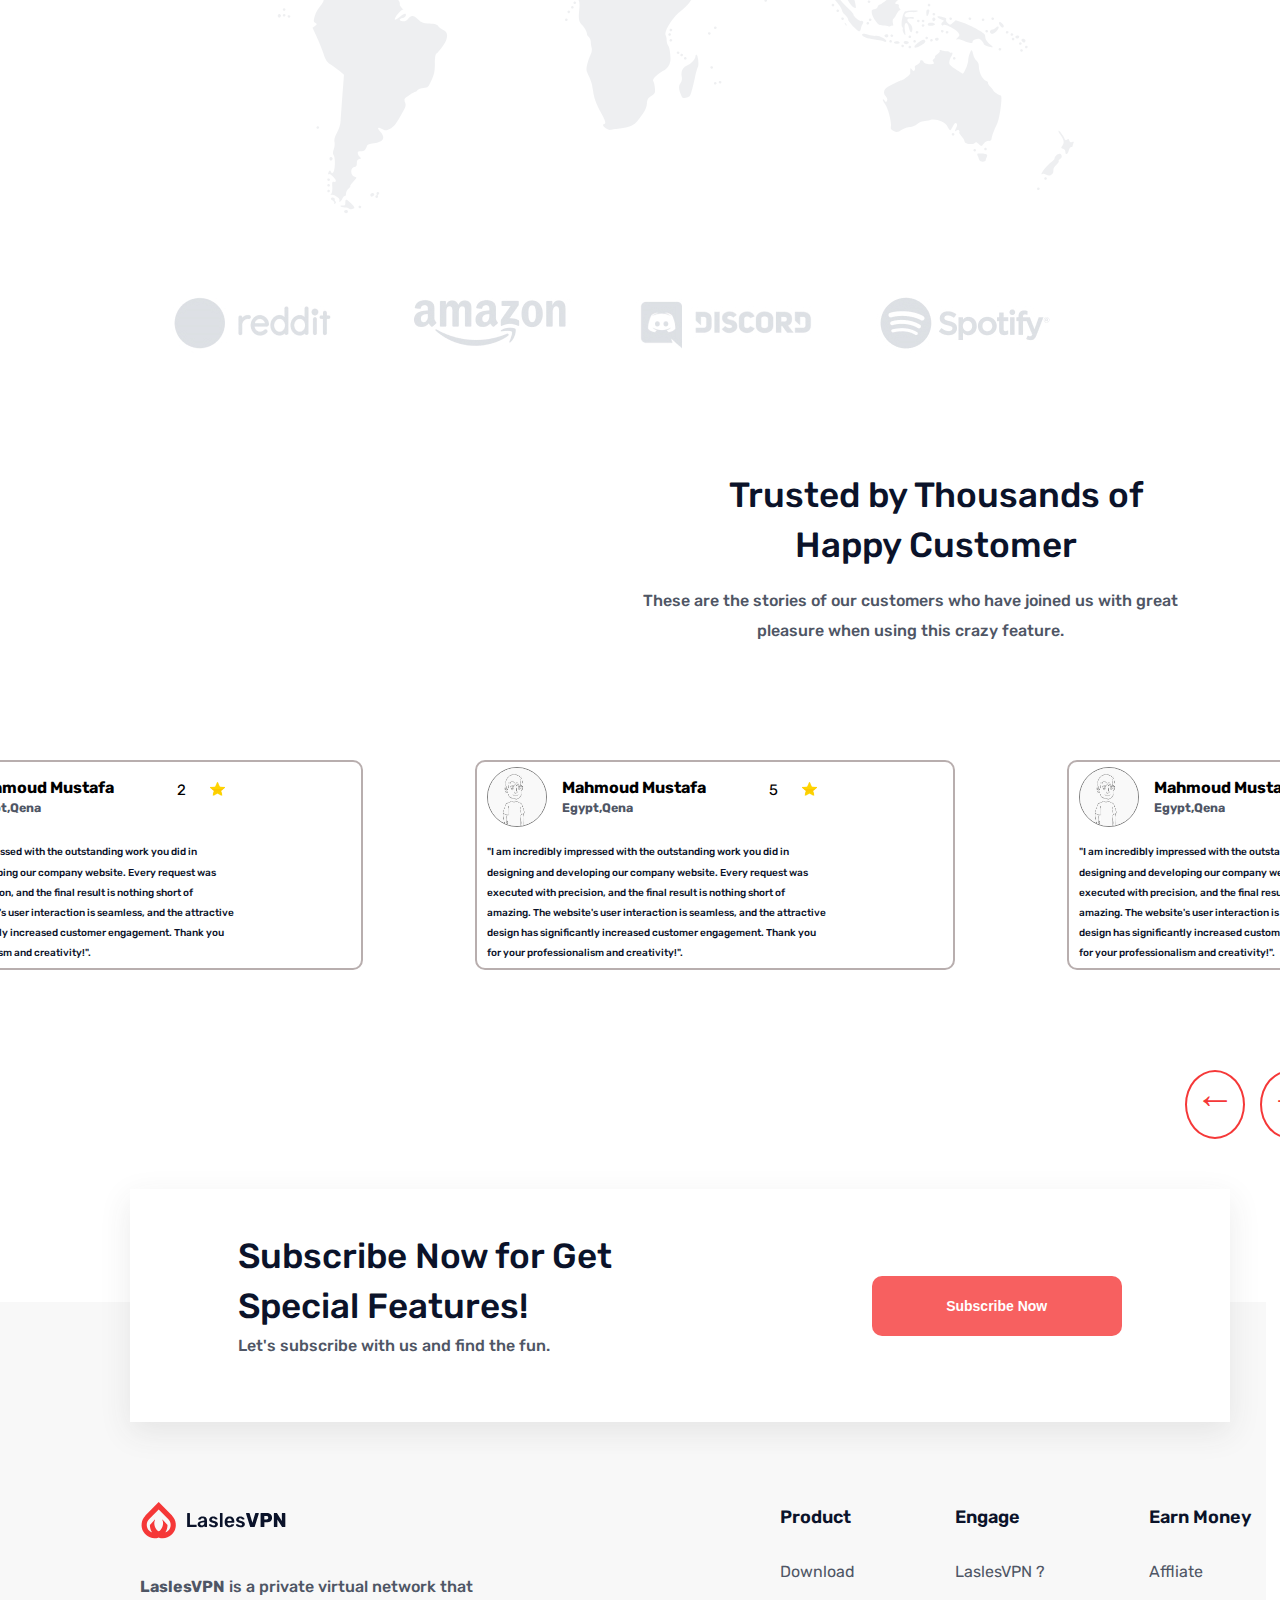
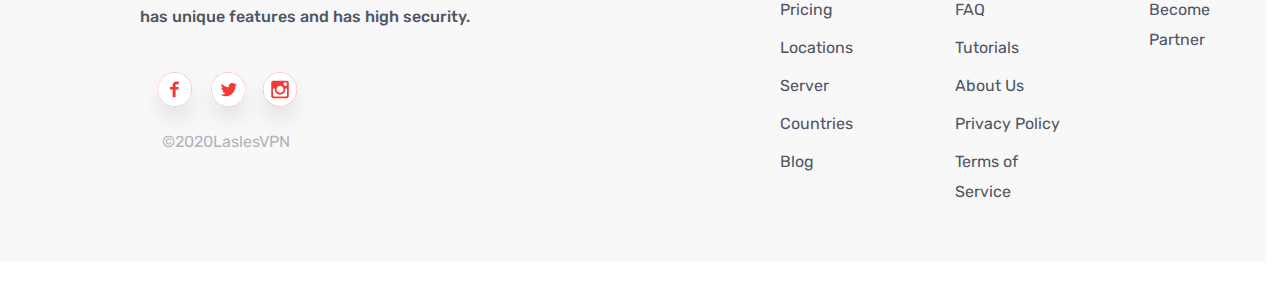
==== commit eea295d4: "last update" ====
--- a/index.html
+++ b/index.html
@@ -6,384 +6,389 @@
     <meta name="viewport" content="width=device-width, initial-scale=1.0">
     <title>Landing Page</title>
 <link rel="stylesheet" href="./styles/style.css">
-<link rel="preconnect" href="https://fonts.googleapis.com">
+<!-- <link rel="preconnect" href="https://fonts.googleapis.com">
 <link rel="preconnect" href="https://fonts.gstatic.com" crossorigin>
-<link href="https://fonts.googleapis.com/css2?family=Rubik:ital,wght@0,300..900;1,300..900&display=swap" rel="stylesheet">
+<link href="https://fonts.googleapis.com/css2?family=Rubik:ital,wght@0,300..900;1,300..900&display=swap" rel="stylesheet"> -->
+<style>
+    @import url('https://fonts.googleapis.com/css2?family=Rubik:ital,wght@0,300..900;1,300..900&display=swap');
+    </style>
 </head>
 <body>
 
-
+<div class="container">
 <!--Header-->
 <header class="header">
-<div class="logo">
-    <img class="logo" src="./resource/Logo.svg" alt="logo">
-</div>
-
-<nav class="navigation" >
-    <ul class="ul__navigation">
-        <a class="nav-link" href="#About">About</a>
-        <a   class="nav-link" href="#Features">Features</a>
-        <a class="nav-link"  href="#Pricing">Pricing</a>
-        <a class="nav-link"  href="#Testimonials">Testimonials</a>
-        <a  class="nav-link" href="#Help">Help</a>
-    </ul>
-</nav>
-<div class="header-buttons">
-<button class="header-btn1">Sign In</button>
-<button class="header-btn2">Sign Up</button>
-
-</div>
-</header>
-
-
-
-<!--introduction-->
-<section class="introduction">
-<div class="intro__text  "  id="About">
-<h1 class="the-intro-text">Want anything to be easy with  <strong class="s1"> LaslesVPN.</strong> </h1>
-<p     class=" des-of-intro      second-text">Provide a network for all your needs with ease and fun using <strong class="s2"> LaslesVPN</strong> discover interesting features from us.</p>
-<button class="btn-of-intro">Get Started</button>
-
-</div>
-
-<div class="intro__image">
-    <img src="/resource/Illustration 1.svg">
-</div>
-</section>
-
-
-
-<!--row 3 icons-->
-<section class="icons__row">
-    <div class="block b1">
-        <img class="imgitem"    src="/resource/user.png">
-        <p class="num-des" > <strong class="num">90+</strong><br>Users</p>
-    </div>
-    <div class="block b2">
-         <img class="imgitem"    src="/resource/location.png">
-         <p class="num-des" > <strong class="num">30+</strong><br>Locations</p>
-    </div>
-    <div class="block b3">
-         <img class="imgitem"    src="/resource/Server.png">
-        <p class="num-des" > <strong class="num">50+</strong><br>Servers</p>
-    </div>
-</section>
-<div class="hidden-rectangel">
-</div>
-
-
-
-
-<!--features-->
-<section class="features">
-
-    <div class="image2">
-        <img src="./resource/Illustration 2.svg">
-    </div>
-
-<div class="text"  id="Features">   
-<h3 class="Features__title     first-text">We Provide Many Features You Can Use</h3>
-<p class="Features__intro   second-text">You can explore the features that we provide with fun and have their own functions each feature.</p>
-<div class="element">
-    <div class="img-row">
-        <div class="img_icon">
-            <img src="./resource/Group 1120.png">
-        </div>
-        <div class="li-of-features"> Powerfull online protection. </div>
-    </div>
-    
-    <div class="img-row">
-        <div class="img_icon">
-            <img src="./resource/Group 1120.png">
-        </div>
-        <div class="li-of-features"> Internet without borders. </div>
-    </div>
-    
-    <div class="img-row">
-        <div class="img_icon">
-            <img src="./resource/Group 1120.png">
-        </div>
-        <div class="li-of-features"> Supercharged VPN </div>
-    </div>
-    
-    <div class="img-row">
-        <div class="img_icon">
-            <img src="./resource/Group 1120.png">
-        </div>
-        <div class="li-of-features">No specific time limits. </div>
-    </div>
-</div>
-
-</div>
-
-</section>
-
-
-
-
-
-
-<!--plans-->
-<section class="plans">
-    <div class="plan_title">
-        <h3 class="title-of-plan  first-text" id="Pricing"> Choose Your Plan</h3>
-        <p class="plan__intro   second-text  ">Let's choose the package that is best for you and explore it happily and cheerfully.</p>
-    </div>
-<div class="plans-layouts">
-
-<div class="plan-layout">
-<img   class="plan__img" src="./resource/Premium.svg">
-<h5 class="plan__name">Free Plan</h5>
-<ul class="plan_adv_list">
-    <li class="pl-it">Unlimited Bandwitch </li>
-    <li  class="pl-it">EncryptedConnection</li>
-    <li  class="pl-it">No Traffic Logs</li>
-    <li  class="pl-it">Work on All Devices</li>
-</ul>
-<h3  class="price    price-strong" >Free</h3>
-<button class="plan__btn">Select</button>
-
-
-</div>
-
-
-<div class="plan-layout">
-    <img class="plan__img"   src="./resource/Premium.svg">
-    <h5 class="plan__name">Standard Plan</h5>
+    <div class="logo">
+        <img class="logo" src="./resource/Logo.svg" alt="logo">
+    </div>
+
+
+    <nav class="navigation" >
+        <ul class="ul__navigation">
+            <a class="nav-link" href="#About">About</a>
+            <a   class="nav-link" href="#Features">Features</a>
+            <a class="nav-link"  href="#Pricing">Pricing</a>
+            <a class="nav-link"  href="#Testimonials">Testimonials</a>
+            <a  class="nav-link" href="#Help">Help</a>
+        </ul>
+    </nav>
+
+
+    <div class="header-buttons">
+    <button class="header-btn1">Sign In</button>
+    <button class="header-btn2">Sign Up</button>
+    </div>
+
+
+    </header>
+    
+    
+    
+    <!--introduction-->
+    <section class="introduction">
+    <div class="introduction__left  "  id="About">
+    <h1 class="intro-label">Want anything to be easy with  <strong class="s1"> LaslesVPN.</strong> </h1>
+    <p     class=" intro-text      second-text">Provide a network for all your needs with ease and fun using <strong class="s2"> LaslesVPN</strong> discover interesting features from us.</p>
+    <button class="intro-btn">Get Started</button>
+    </div>
+    
+    <div class="intro-image">
+        <img src="/resource/Illustration 1.svg">
+    </div>
+    </section>
+    
+    
+    
+    <!--row 3 icons-->
+    <section class="icons__row">
+        <div class="block b1">
+            <img class="imgitem"    src="/resource/user.png">
+            <p class="num-des" > <strong class="num">90+</strong><br>Users</p>
+        </div>
+        <div class="block b2">
+             <img class="imgitem"    src="/resource/location.png">
+             <p class="num-des" > <strong class="num">30+</strong><br>Locations</p>
+        </div>
+        <div class="block b3">
+             <img class="imgitem"    src="/resource/Server.png">
+            <p class="num-des" > <strong class="num">50+</strong><br>Servers</p>
+        </div>
+    </section>
+
+    <div class="hidden-rectangel">
+    </div>
+    
+    
+    
+    
+    <!--features-->
+    <section class="features" id="Features">
+    
+        <div class="image2">
+            <img src="./resource/Illustration 2.svg">
+        </div>
+    
+        <div class="features-right">
+            <h3 class="Features__title     first-text">We Provide Many Features You Can Use</h3>
+            <p class="Features__intro   second-text">You can explore the features that we provide with fun and have their own functions each feature.</p>
+            <div class="element">
+                <div class="img-row">
+                    <div class="img_icon">
+                        <img src="./resource/Group 1120.png">
+                    </div>
+                    <div class="li-of-features"> Powerfull online protection. </div>
+                </div>
+                
+                <div class="img-row">
+                    <div class="img_icon">
+                        <img src="./resource/Group 1120.png">
+                    </div>
+                    <div class="li-of-features"> Internet without borders. </div>
+                </div>
+                
+                <div class="img-row">
+                    <div class="img_icon">
+                        <img src="./resource/Group 1120.png">
+                    </div>
+                    <div class="li-of-features"> Supercharged VPN </div>
+                </div>
+                
+                <div class="img-row">
+                    <div class="img_icon">
+                        <img src="./resource/Group 1120.png">
+                    </div>
+                    <div class="li-of-features">No specific time limits. </div>
+                </div>
+            </div>
+        </div>
+        
+    </section>
+    
+    
+    
+    
+    
+    
+    <!--plans-->
+    <section class="plans">
+        <div class="plan_title">
+            <h3 class="title-of-plan  first-text" id="Pricing"> Choose Your Plan</h3>
+            <p class="plan__intro   second-text  ">Let's choose the package that is best for you and explore it happily and cheerfully.</p>
+        </div>
+
+
+    <div class="plans-layouts">
+    <div class="plan-layout">
+    <img   class="plan__img" src="./resource/Premium.svg">
+    <h5 class="plan__name">       Free Plan</h5>
     <ul class="plan_adv_list">
         <li class="pl-it">Unlimited Bandwitch </li>
         <li  class="pl-it">EncryptedConnection</li>
-        <li  class="pl-it">Yes Traffic Logs</li>
+        <li  class="pl-it">No Traffic Logs</li>
         <li  class="pl-it">Work on All Devices</li>
-        <li  class="pl-it">Connect Anyware</li>
     </ul>
-    <h3  class="price"><strong  class="price-strong">$9</strong>/mo</h3>
-<button class="plan__btn">Select</button>
-    </div>
-
+    <h3  class="price    price-strong" >Free</h3>
+    <button class="plan__btn">Select</button>
+    </div>
     <div class="plan-layout">
-        <img class="plan__img" src="./resource/Premium.svg">
-        <h4 class="plan__name">Premium Plan</h4>
+        <img class="plan__img"   src="./resource/Premium.svg">
+        <h5 class="plan__name">Standard Plan</h5>
         <ul class="plan_adv_list">
             <li class="pl-it">Unlimited Bandwitch </li>
             <li  class="pl-it">EncryptedConnection</li>
-            <li  class="pl-it">No Traffic Logs</li>
+            <li  class="pl-it">Yes Traffic Logs</li>
             <li  class="pl-it">Work on All Devices</li>
             <li  class="pl-it">Connect Anyware</li>
-            <li  class="pl-it">Get New Features</li>
-
         </ul>
-        <h3 class="price"><strong class="price-strong">$12</strong>/mo</h3>
-<button class="plan__btn">Select</button>
-        </div>
+        <h3  class="price"><strong  class="price-strong">$9</strong>/mo</h3>
+    <button class="plan__btn">Select</button>
+        </div>
+        <div class="plan-layout">
+            <img class="plan__img" src="./resource/Premium.svg">
+            <h4 class="plan__name">Premium Plan</h4>
+            <ul class="plan_adv_list">
+                <li class="pl-it">Unlimited Bandwitch </li>
+                <li  class="pl-it">EncryptedConnection</li>
+                <li  class="pl-it">No Traffic Logs</li>
+                <li  class="pl-it">Work on All Devices</li>
+                <li  class="pl-it">Connect Anyware</li>
+                <li  class="pl-it">Get New Features</li>
+            </ul>
+            <h3 class="price"><strong class="price-strong">$12</strong>/mo</h3>
+    <button class="plan__btn">Select</button>
+            </div>
+    </div>
+    </section>
+    
+    
+    
+    
+    
+    <!--Network-->
+    <section class="Network">
+        <div class="network_title">
+            <h3 class="title-of-network  first-text">Huge Global Network of Fast VPN</h3>
+            <p class="network__intro  second-text">See <strong> LaslesVPN </strong> everywhere to make it easier for you when you move locations.</p>
+        </div>
+    <div class="world__image">
+        <img  class="world__img"   src="./resource/Huge Global.svg" alt="Huge Global image">
+        <img  class="sponsored__img"  src="./resource/Sponsored2.jpg" alt="Sponsored image">    <!-- عملت تعديل علي الصورة لاني ضد نت فلكس-->
+    </div>
+    </section>
+    
+    
+    
+    
+    
+    
+    
+    <!--clients -->
+    <section class="clients">
+
+        <div class="clients_title" id="Testimonials">
+            <h3 class="clients-label  first-text">Trusted by Thousands of Happy Customer</h3>
+            <p class="clients__intro  second-text">These are the stories of our customers who have joined us with great pleasure when using this crazy feature.</p>
+        </div>
+    
+        <div  class="clients__opinions">
+            <div  class="clients__wrapper">     
+              
+    <div class="client" id="c1">    <!-- اول عميل-->
+
+        <div class="top">
+        <div class="left-part">
+            <img   class="client_img" src="./resource/clients/carton2.png">
+            <h4 class="client_name"  >Mahmoud Mustafa <span class="city">Egypt,Qena</span></h4>
+    </div>
+
+    <div class="right-part">
+    <p class="rate">5</p>
+    <img class="star"    src="./resource/star.png" alt="">
+    </div>
+    </div>
+
+
+    <div class="bottom">
+        <p class="client__opinion"> "I am incredibly impressed with the outstanding work you did in designing and developing our company website. Every request was executed with precision, and the final result is nothing short of amazing. The website's user interaction is seamless, and the attractive design has significantly increased customer engagement. Thank you for your professionalism and creativity!".</p>
+    </div>
+    </div>
+    
+    
+    
+    <div class="client" id="c2">    <!-- ثانى عميل-->
+        <div class="top">
+        <div class="left-part">
+            <img   class="client_img" src="./resource/clients/carton2.png">
+            <h4 class="client_name"  >Mahmoud Mustafa <span class="city">Egypt,Qena</span></h4>
+    </div>
+    <div class="right-part">
+    <p class="rate">2</p>
+    <img class="star"    src="./resource/star.png" alt="">
+    </div>
+    </div>
+    <div class="bottom">
+        <p class="client__opinion"> "I am incredibly impressed with the outstanding work you did in designing and developing our company website. Every request was executed with precision, and the final result is nothing short of amazing. The website's user interaction is seamless, and the attractive design has significantly increased customer engagement. Thank you for your professionalism and creativity!".</p>
+    </div>
+    </div>
+    
+    
+    <div class="client" id="c3">    <!-- ثالث عميل-->
+        <div class="top">
+        <div class="left-part">
+            <img   class="client_img" src="./resource/clients/carton2.png">
+            <h4 class="client_name"  >Mahmoud Mustafa <span class="city">Egypt,Qena</span></h4>
+    </div>
+    <div class="right-part">
+    <p class="rate">5</p>
+    <img class="star"    src="./resource/star.png" alt="">
+    </div>
+    </div>
+    <div class="bottom">
+        <p class="client__opinion"> "I am incredibly impressed with the outstanding work you did in designing and developing our company website. Every request was executed with precision, and the final result is nothing short of amazing. The website's user interaction is seamless, and the attractive design has significantly increased customer engagement. Thank you for your professionalism and creativity!".</p>
+    </div>
+    </div>
+    
+    <div class="client" id="c4">    <!-- رابع عميل-->
+        <div class="top">
+        <div class="left-part">
+            <img   class="client_img" src="./resource/clients/carton2.png">
+            <h4 class="client_name"  >Mahmoud Mustafa <span class="city">Egypt,Qena</span></h4>
+    </div>
+    <div class="right-part">
+    <p class="rate">4</p>
+    <img class="star"    src="./resource/star.png" alt="">
+    </div>
+    </div>
+    <div class="bottom">
+        <p class="client__opinion"> "I am incredibly impressed with the outstanding work you did in designing and developing our company website. Every request was executed with precision, and the final result is nothing short of amazing. The website's user interaction is seamless, and the attractive design has significantly increased customer engagement. Thank you for your professionalism and creativity!".</p>
+    </div>
+    </div>
+    
+    
+    <div class="client" id="c5">    <!-- خامس عميل-->
+        <div class="top">
+        <div class="left-part">
+    <img   class="client_img" src="./resource/clients/carton2.png">
+    <h4 class="client_name"  >Mahmoud Mustafa <span class="city">Egypt,Qena</span></h4>
+    </div>
+    <div class="right-part">
+    <p class="rate">3</p>
+    <img class="star"    src="./resource/star.png" alt="">
+    </div>
+    </div>
+    <div class="bottom">
+        <p class="client__opinion"> "I am incredibly impressed with the outstanding work you did in designing and developing our company website. Every request was executed with precision, and the final result is nothing short of amazing. The website's user interaction is seamless, and the attractive design has significantly increased customer engagement. Thank you for your professionalism and creativity!".</p>
+    </div>
+    </div>
+            </div>
+        </div>
+    <!-- ده الجزء بتاع زر الانتقال بين الاراء-->
+     <div class="buttons_scroll">
+        <button type="submit"  class="btn_scroll">←</button>
+        <button  type="submit" class="btn_scroll">→</button>
+    </div>
+       </section>
+    
+    
+    
+    
+    <!--subscribe-->
+    
+    
+    <section class="subscribe">
+    <div class="left-part-of-subscribe">
+    <h3 class="Subscribe-title   first-text">Subscribe Now for Get Special Features!</h3>
+    <p class="Subscribe-text    second-text"> Let's subscribe with us and find the fun.</p>
+    </div>
+    
+    
+    <div class="right-part-of-subscribe">
+    <button class="subscribe-button">Subscribe Now</button>
+    
+    </div>
+    </section> 
+    
+    
+    
+    <!--footer-->
+    
+    <footer class="footer" id="Help">
+        <div class="left-part-of-footer">
+                <img class="logo-footer" src="./resource/Logo.svg" alt="logo">
+      <p class="footer-text  second-text"   ><strong>LaslesVPN</strong>    is a private virtual network that has unique features and has high security.</p>
+    <div class="footer-links">
+        <a   class="footer-icon" href="#"><img src="./resource/Facebook.svg" alt="Facebook icon"></a>
+        <a   class="footer-icon"   href="#"><img src="./resource/Twitter.svg" alt="Twitter"></a>
+        <a  class="footer-icon"    href="#"><img src="./resource/Instagram.svg" alt="Instagram icon"></a>
+    </div>
+      
+    <p class="copyright">©2020LaslesVPN</p>
+    
+        </div>
+    
+    
+        <div class="right-part-of-footer">
+    <div class="product">
+        <ul class="product-list">
+            <h4 class="listname">Product</h4>
+           <li class="item">Download</li>
+           <li class="item">Pricing</li>
+           <li class="item">Locations</li>
+           <li class="item">Server</li>
+           <li class="item">Countries</li>
+           <li class="item">Blog</li>
+        </ul>
+    </div>
+    
+    
+    <div class="engage">
+        <ul class="engage-list">
+            <h4 class="listname">Engage</h4>
+            <li class="item">LaslesVPN ?</li>
+            <li class="item">FAQ</li>
+            <li class="item">Tutorials</li>
+            <li class="item">About Us</li>
+            <li class="item">Privacy Policy</li>
+            <li class="item">Terms of Service</li>
+         </ul>
+    </div>
+    
+    
+    <div class="earn-money">
+        <h4 class="listname">Earn Money</h4>
+        <ul class="earnmoney-list">
+            <li class="item">Affliate</li>
+            <li class="item">Become Partner</li>
+         </ul>
+    </div>
+        </div>
+    </footer>
+    <div class="bg-gray">
+    
+    </div>
+
+
 </div>
-</section>
-
-
-
-
-
-<!--Network-->
-<section class="Network">
-    <div class="network_title">
-        <h3 class="title-of-network  first-text">Huge Global Network of Fast VPN</h3>
-        <p class="network__intro  second-text">See <strong> LaslesVPN </strong> everywhere to make it easier for you when you move locations.</p>
-    </div>
-<div class="world__image">
-    <img  class="world__img"   src="./resource/Huge Global.svg" alt="Huge Global image">
-    <img  class="sponsored__img"  src="./resource/Sponsored2.jpg" alt="Sponsored image">    <!-- عملت تعديل علي الصورة لاني ضد نت فلكس-->
-</div>
-</section>
-
-
-
-
-
-
-
-<!--clients -->
-<section class="clients">
-    <div class="clients_title" id="Testimonials">
-        <h3 class="title-of-clients  first-text">Trusted by Thousands of Happy Customer</h3>
-        <p class="clients__intro  second-text">These are the stories of our customers who have joined us with great pleasure when using this crazy feature.</p>
-    </div>
-
-    <div  class="clients__opinions">
-        <div  class="clients__wrapper">
-          
-<div class="client" id="c1">    <!-- اول عميل-->
-    <div class="top">
-    <div class="left-part">
-<img   class="client_img" src="./resource/clients/me.jpg">
-<h4 class="client_name"  >Mahmoud Mustafa</h4>
-<p class="client_city" >Egypt,Qena</p>
-</div>
-<div class="right-part">
-<p class="rate">5</p>
-<img class="star"    src="./resource/star.png" alt="">
-</div>
-</div>
-<div class="bottom">
-    <p class="client__opinion"> "I am incredibly impressed with the outstanding work you did in designing and developing our company website. Every request was executed with precision, and the final result is nothing short of amazing. The website's user interaction is seamless, and the attractive design has significantly increased customer engagement. Thank you for your professionalism and creativity!".</p>
-</div>
-</div>
-
-
-
-<div class="client" id="c2">    <!-- ثانى عميل-->
-    <div class="top">
-    <div class="left-part">
-<img   class="client_img" src="./resource/clients/me.jpg">
-<h4 class="client_name"  >Mahmoud Mustafa</h4>
-<p class="client_city" >Egypt,Qena</p>
-</div>
-<div class="right-part">
-<p class="rate">4.8</p>
-<img class="star"    src="./resource/star.png" alt="">
-</div>
-</div>
-<div class="bottom">
-    <p class="client__opinion"> "I am incredibly impressed with the outstanding work you did in designing and developing our company website. Every request was executed with precision, and the final result is nothing short of amazing. The website's user interaction is seamless, and the attractive design has significantly increased customer engagement. Thank you for your professionalism and creativity!".</p>
-</div>
-</div>
-
-
-<div class="client" id="c3">    <!-- ثالث عميل-->
-    <div class="top">
-    <div class="left-part">
-<img   class="client_img" src="./resource/clients/me.jpg">
-<h4 class="client_name"  >Mahmoud Mustafa</h4>
-<p class="client_city" >Egypt,Qena</p>
-</div>
-<div class="right-part">
-<p class="rate">5</p>
-<img class="star"    src="./resource/star.png" alt="">
-</div>
-</div>
-<div class="bottom">
-    <p class="client__opinion"> "I am incredibly impressed with the outstanding work you did in designing and developing our company website. Every request was executed with precision, and the final result is nothing short of amazing. The website's user interaction is seamless, and the attractive design has significantly increased customer engagement. Thank you for your professionalism and creativity!".</p>
-</div>
-</div>
-
-<div class="client" id="c4">    <!-- رابع عميل-->
-    <div class="top">
-    <div class="left-part">
-<img   class="client_img" src="./resource/clients/me.jpg">
-<h4 class="client_name"  >Mahmoud Mustafa</h4>
-<p class="client_city" >Egypt,Qena</p>
-</div>
-<div class="right-part">
-<p class="rate">4</p>
-<img class="star"    src="./resource/star.png" alt="">
-</div>
-</div>
-<div class="bottom">
-    <p class="client__opinion"> "I am incredibly impressed with the outstanding work you did in designing and developing our company website. Every request was executed with precision, and the final result is nothing short of amazing. The website's user interaction is seamless, and the attractive design has significantly increased customer engagement. Thank you for your professionalism and creativity!".</p>
-</div>
-</div>
-
-
-<div class="client" id="c5">    <!-- خامس عميل-->
-    <div class="top">
-    <div class="left-part">
-<img   class="client_img" src="./resource/clients/me.jpg">
-<h4 class="client_name"  >Mahmoud Mustafa</h4>
-<p class="client_city" >Egypt,Qena</p>
-</div>
-<div class="right-part">
-<p class="rate">3</p>
-<img class="star"    src="./resource/star.png" alt="">
-</div>
-</div>
-<div class="bottom">
-    <p class="client__opinion"> "I am incredibly impressed with the outstanding work you did in designing and developing our company website. Every request was executed with precision, and the final result is nothing short of amazing. The website's user interaction is seamless, and the attractive design has significantly increased customer engagement. Thank you for your professionalism and creativity!".</p>
-</div>
-</div>
-        </div>
-    </div>
-<!-- ده الجزء بتاع زر الانتقال بين الاراء-->
- <div class="buttons_scroll">
-    <button type="submit"  class="btn_scroll">←</button>
-    <button  type="submit" class="btn_scroll">→</button>
-</div>
-   </section>
-
-
-
-
-<!--subscribe-->
-
-
-<section class="subscribe">
-<div class="left-part-of-subscribe">
-<h3 class="Subscribe-title   first-text">Subscribe Now for Get Special Features!</h3>
-<p class="Subscribe-text    second-text"> Let's subscribe with us and find the fun.</p>
-</div>
-
-
-<div class="right-part-of-subscribe">
-<button class="subscribe-button">Subscribe Now</button>
-
-</div>
-</section> 
-
-
-
-<!--footer-->
-
-<footer class="footer" id="Help">
-    <div class="left-part-of-footer">
-            <img class="logo-footer" src="./resource/Logo.svg" alt="logo">
-  <p class="footer-text  second-text"   ><strong>LaslesVPN</strong>    is a private virtual network that has unique features and has high security.</p>
-<div class="footer-links">
-    <a   class="footer-icon" href="#"><img src="./resource/Facebook.svg" alt="Facebook icon"></a>
-    <a   class="footer-icon"   href="#"><img src="./resource/Twitter.svg" alt="Twitter"></a>
-    <a  class="footer-icon"    href="#"><img src="./resource/Instagram.svg" alt="Instagram icon"></a>
-</div>
-  
-<p class="copyright">©2020LaslesVPN</p>
-
-    </div>
-
-
-    <div class="right-part-of-footer">
-<div class="product">
-    <ul class="product-list">
-        <h4 class="listname">Product</h4>
-       <li class="item">Download</li>
-       <li class="item">Pricing</li>
-       <li class="item">Locations</li>
-       <li class="item">Server</li>
-       <li class="item">Countries</li>
-       <li class="item">Blog</li>
-    </ul>
-</div>
-
-
-<div class="engage">
-    <ul class="engage-list">
-        <h4 class="listname">Engage</h4>
-        <li class="item">LaslesVPN ?</li>
-        <li class="item">FAQ</li>
-        <li class="item">Tutorials</li>
-        <li class="item">About Us</li>
-        <li class="item">Privacy Policy</li>
-        <li class="item">Terms of Service</li>
-     </ul>
-</div>
-
-
-<div class="earn-money">
-    <h4 class="listname">Earn Money</h4>
-    <ul class="earnmoney-list">
-        <li class="item">Affliate</li>
-        <li class="item">Become Partner</li>
-     </ul>
-</div>
-    </div>
-</footer>
-<div class="bg-gray">
-
-</div>
+
 </body>
 </html>--- a/styles/style.css
+++ b/styles/style.css
@@ -1,4 +1,4 @@
-/* :root {
+/*  :root {
     --color-soft-blue: #5368df;
     --color-soft-red: #fa5757;
     --color-grayish-blue: #9194a1;
@@ -9,7 +9,7 @@
     --desktop-width: 900px;
     --tablet-width: 600px;
     --timing-animation: 0.2s;
-  } */
+  }  */
 
 
 /*الحمدلله رب العالمين تم الانتهاء من المشروع وهناك بعض الملاحظات  */
@@ -18,861 +18,1595 @@
 /*الحمدلله هذا المشروع اعطاني ثقة حلوة فى نفسي اني اقدر اعمل مشروع لوحدي*/
 /*الهدف من المشروع اكيد هو ظخور الصفحة باحسن تنسيق فقد يكون هناك اختلافات بسيطه ف الارقام ولكن يبقي الهدف واحد وهو الانتهاء من المشروع بكفاءة الحمدلله*/
 
+/*
+@media 
+ phone ------            0 : 550        (max-width:550px)
+ tablet ------          551:1023        (min-width:551) and (max-width:1023)
+ desktop ------         1024:           (min-width:1024)
+*/
+/*phone*/
+/* @media (max-width:550px) {}
+  */
+
+/*tablet --------------------------------------------*/
+/* @media  (min-width:551px) and (max-width:1023px{}
+  
+ */
+
+
 
 
 
 
 /* CSS Reset */
 .rubik {
-  font-family: "Rubik" , "Rubik",sans-serif ;
-  font-optical-sizing: auto;
-
-}
-
-* {
-    margin: 0;
-    padding: 0;
-    box-sizing: border-box;
-  }
-  
-  *,
-  *::before,
-  *::after {
-    box-sizing: border-box;
-  }
-  
-  a {
-    color: inherit;
-    display: inline-block;
-  }
-  
-  button {
-    background-color: transparent;
-    border: none;
-    cursor: pointer;
-    border: 0;
-  }
-  
-  ul,
-  ol {
-    list-style: none;
-  }
-  
+    font-family: "Rubik" , "Rubik",sans-serif ;
+    font-optical-sizing: auto;
+  }
+  * {
+      margin: 0;
+      padding: 0;
+      box-sizing: border-box;
+    }
+    
+    *,
+    *::before,
+    *::after {
+      box-sizing: border-box;
+    }
+    
+    a {
+      color: inherit;
+      display: inline-block;
+    }
+    
+    button {
+      background-color: transparent;
+      border: none;
+      cursor: pointer;
+      border: 0;
+    }
+    
+    ul,
+    ol {
+      list-style: none;
+    }
+    
+
+  
+    a {
+      text-decoration: none;
+      color: inherit;
+    }
+    
+    /* End CSS Reset */
+  
+  
+   
+     
+    
+   
+    html {
+        scroll-behavior: smooth;
+        scroll-padding-top: 4rem;
+        font-size: 16px;
+        scroll-behavior: smooth;
+        width: 1440px;
+        height: 5100px;
+        overflow-x: hidden;
+        font-family: "Rubik", sans-serif;
+        font-optical-sizing: auto;
+
+    }
+
+  /*Don't repeat your self*/
+  /* start global code*/
+   .first-text{
+    font-family: Rubik;
+    font-size: 2.188rem;
+    font-weight: 500;
+    line-height: 3.125rem;
+    color: #0B132A;
+  } 
+  
+  .second-text{
+    font-family: Rubik;
+    font-size: 1rem;
+    font-weight: 500;
+    line-height: 1.875rem;
+    color: #4F5665;
+  } 
+/*phone  --------------------------------------------*/
+ @media (max-width:550px) {
   html {
-    font-size: 62.5%;
-    width: 1220px;
-    height: 5000.72px;
     scroll-behavior: smooth;
     scroll-padding-top: 4rem;
-  }
-  
-  a {
-    text-decoration: none;
-    color: inherit;
-  }
-  
-  /* End CSS Reset */
-
-
-
-body{
-  font-size: 1.6rem;
-  font-family: "Rubik", sans-serif;
-  line-height: 1.3;
- width: 1280px; 
-height: 5050px;
-padding:50px 20px 20px 30px;
-margin-left: 30px;
- top: -2360px;
-left: -761px;
-gap: 0px;
-opacity: 0px;
-overflow-x: hidden;
-
+    font-size: 8px;
+    scroll-behavior: smooth;
+    width: 560px;
+    height: 3780px;
+    overflow-x: hidden;
+    font-family: "Rubik", sans-serif;
+    font-optical-sizing: auto;
 }
-
-
-/*Don't repeat your self*/
-/* start global code*/
- .first-text{
-  font-family: Rubik;
-  font-size: 35px;
-  font-weight: 500;
-  line-height: 50px;
-  color: #0B132A;
+.first-text{
+font-family: Rubik;
+font-size: 2.188rem;
+font-weight: 500;
+line-height: 3.125rem;
+color: #0B132A;
 } 
 .second-text{
-  font-family: Rubik;
-  font-size: 16px;
-  font-weight: 500;
-  line-height: 30px;
-  color: #4F5665;
+font-family: Rubik;
+font-size: 1rem;
+font-weight: 500;
+line-height: 1.875rem;
+color: #4F5665;
 } 
-/*end global code*/
-
-
-
-
-
-/*Start header*/
-
-.header{
-  display: flex;
-  flex-direction: row;
-  justify-content: space-between;
-  justify-items: center;
-  width:1150px;
+ }
+
+/*tablet --------------------------------------------*/
+@media  (min-width:551px) and (max-width:1023px){
+  html {
+    scroll-behavior: smooth;
+    scroll-padding-top: 4rem;
+    font-size: 16px;
+    scroll-behavior: smooth;
+    width: 1240px;
+    height: 5100px;
+    overflow-x: hidden;
+    font-family: "Rubik", sans-serif;
+    font-optical-sizing: auto;
 
 }
-.logo{
-  scale: 1.01;
-  width: 149px;
-height: 36.23px;
-top: 50px;
-left: 150px;
-gap: 0px;
-opacity: 0px;
+  .first-text{
+    font-family: Rubik;
+    font-size: 2.188rem;
+    font-weight: 500;
+    line-height: 3.125rem;
+    color: #0B132A;
+  } 
+  
+  .second-text{
+    font-family: Rubik;
+    font-size: 1rem;
+    font-weight: 500;
+    line-height: 1.875rem;
+    color: #4F5665;
+  } 
+
 }
-.navigation{
-  display: flex;
-  flex-direction: row;
-  font-family: Rubik;
-font-size: 16px;
-font-weight: 400;
-line-height: 18.96px;
-text-align: left;
-padding-right: 8px;
-color: #4F5665;
+  
+ 
+
+
+
+
+  /*end global code*/
+
+
+
+
+  .container{
+    width: 100%;
+    padding:20px 20px 20px 50px;
+  }
+  @media (max-width:550px) {
+    .container{
+      width: 100%;
+      padding:10px 10px 10px 25px;
+      overflow-x: hidden;
+
+    }
+   }
+   
+/*tablet --------------------------------------------*/
+@media  (min-width:551px) and (max-width:1023px){
+  .container{
+    width: 100%;
+    padding:20px 0px 20px 50px;
+    overflow-x: hidden;
+
+  }
 }
-.ul__navigation{
-  display: flex;
-  gap: 38px;
-  padding-top: 9px;
-  font-family: Rubik;
-font-size: 16.2px;
-font-weight: 400;
-line-height: 18.96px;
-text-align: left;
+  /*Start header*/
+  .header {
+    display: flex;
+    flex-direction: row;
+    justify-content: space-between;
+    justify-items: center;
+    width: 99%;
+    padding-top: 1rem;
+  }
+  .logo {
+    scale: 1.01;
+    width: 9.313rem;
+    height:  2.264rem;
+    top: 50px;
+    left: 150px;
+  }
+  /*phone --------------------------------------------*/
+
+  @media (max-width:550px) {
+    .header {
+      width: 100vw;
+      padding-top: 1rem;
+    }
+    .logo {
+      width: 9.313rem;
+      height:  2.264rem;
+      top: 50px;
+      left: 150px;
+    }
+    .navigation {
+     margin-top: 0.2rem;
+    }
+   }
+
+     
+/*tablet --------------------------------------------*/
+@media  (min-width:551px) and (max-width:1023px){
+  .header {
+    width: 90%;
+  }
+  .logo {
+    margin-right: 0px;
+  }
+  .navigation {
+   margin-top: 0.2rem;
+   margin-left: -2rem;
+  }
+  .ul__navigation {
+    margin-left: -12rem;
+    margin-right: 0px;
+  }
+
+  .header-buttons {
+    margin-left: -8rem;
+ }
 
 }
-.nav-link{
-justify-content: space-between;
-}
-.header-buttons{
-  display: flex;
-  margin-top: -5px;
-
-}
-.header-btn1{
-  font-size: 16px;
-
-  padding-right: 35px;
-color:  #0B132A;
+  .navigation {
+    display: flex;
+    flex-direction: row;
+    font-family: Rubik;
+    font-size: 1rem; 
+    font-weight: 400;
+    line-height: 1.185rem; 
+    text-align: left;
+    padding-right: 0.001rem; 
+    color: #4F5665;
+  }
+  .ul__navigation {
+    display: flex;
+    gap: 2.375rem; 
+    padding-top: 0.351875rem; 
+    font-family: Rubik;
+    font-size: 1.008125rem; 
+    font-weight: 400;
+    line-height: 1.185rem; 
+    text-align: left;
+  }
+
+  .header-buttons {
+    display: flex;
+    margin-top: rem; /* -3.125px / 16 = -0.195625rem */
+    width: 30%;
+ }
+  
+  .header-btn1 {
+    font-size: 1rem; /* 16px / 16 = 1rem */
+    padding-right: 2.188rem; /* 35px / 16 = 2.188rem */
+    color: #0B132A;
+    font-weight: 700;
+  }
+  
+  .header-btn1:hover {
+    color: #F53855;
+    transform: scale(1.05);
+    transition: 0.2s;
+  }
+  
+  .header-btn2 {
+    font-size: 1rem; /* 16px / 16 = 1rem */
+    font-weight: 700;
+    padding-right: 2.1875rem; /* 35px / 16 = 2.1875rem */
+    border: 0.0625rem solid #F53855; /* 1px / 16 = 0.0625rem */
+    width: 9.375rem; /* 150px / 16 = 9.375rem */
+    height: 2.8125rem; /* 45px / 16 = 2.8125rem */
+    top: 2.85125rem; /* 45.62px / 16 = 2.85125rem */
+    left: 71.25rem; /* 1140px / 16 = 71.25rem */
+    gap: 0;
+    border-radius: 3.125rem; /* 50px / 16 = 3.125rem */
+    color: #F53855;
+    padding-left: 2.1875rem; /* 35px / 16 = 2.1875rem */
+  }
+  
+  .header-btn2:hover {
+    color: #ffffff;
+    background-color: #F53855;
+    transform: scale(1.05);
+    transition: 0.2s;
+
+  }
+  
+  .nav-link:hover {
+    color: #F53855;
+    transform: scale(1.05);
+    transition: 0.1s;
+
+  }
+ 
+  /*End header*/
+  
+  
+  
+  
+
+
+  /*Start intro*/
+  .introduction {
+    display: flex;
+    flex-direction: row;
+    justify-content: space-between;
+    margin-top: 3.75rem; /* 60px / 16 = 3.75rem */
+    width: 100vw;
+
+  }
+  
+  .introduction__left  {
+    width: 40%;
+    margin-right: 2.6875rem; /* 43px / 16 = 2.6875rem */
+  }
+  
+  .intro-label{
+    width: 34.375rem;
+    height: 8.75rem;
+    padding-top: 3.125rem; /* 50px / 16 = 3.125rem */
+    font-family: Rubik;
+    font-size: 3.125rem; /* 50px / 16 = 3.125rem */
+    font-weight: 600;
+    line-height: 4.375rem; /* 70px / 16 = 4.375rem */
+    text-align: left;
+    color: #0B132A;
+    font-family: Rubik;
+    margin-bottom: 4rem;
+  }
+  .s1{
+    font-family: Rubik;
+font-size: 50px;
 font-weight: 700;
-}
-.header-btn2{
-  font-size: 16px;
-  font-weight: 700;
-  padding-right: 35px;
-  border: 1px solid #F53855;
-  width: 150px;
-  height: 45px;
-  top: 45.62px;
-  left: 1140px;
-  gap: 0px;
-  border-radius: 50px;
-  border: 1px 0px 0px 0px;
-  opacity: 0px;
-  color:#F53855;
-  padding-left: 35px;
-}
-/*End header*/
-
-
-/*Start intro*/
-.introduction{
-  display: flex;
-  flex-direction: row;
-  justify-content: space-between;
-  margin-top: 60px;
-}
-
-.intro__text{
-  margin-right: 43px;
-}
-.the-intro-text{
-padding-top: 50px;
-font-family: Rubik;
-font-size: 50px;
-font-weight:600;
 line-height: 70px;
 text-align: left;
-color: #0B132A;
+color:  #0B132A;
+
+  }
+  .intro-text {
+    width: 34.6875rem; /* 555px / 16 = 34.6875rem */
+    height: 3.75rem; /* 60px / 16 = 3.75rem */
+    top: 22.9225rem; /* 366.77px / 16 = 22.9225rem */
+    left: 9.375rem; /* 150px / 16 = 9.375rem */
+    margin-top: 1.25rem; /* 20px / 16 = 1.25rem */
+
+    font-weight: 400;
+    line-height: 1.875rem; /* 30px / 16 = 1.875rem */
+    text-align: left;
+    color: #4F5665;
+  }
+  .intro-btn {
+    color: #FFFFFF;
+    font-weight: 900;
+    font-size: 0.9375rem; /* 15px / 16 = 0.9375rem */
+    background-color: #f53838cc;
+    margin: 3rem 0 0 0; /* 48px / 16 = 3rem */
+    width: 15.625rem; /* 250px / 16 = 15.625rem */
+    height: 3.75rem; /* 60px / 16 = 3.75rem */
+    top: 29.79875rem; /* 476.77px / 16 = 29.79875rem */
+    left: 9.375rem; /* 150px / 16 = 9.375rem */
+    gap: 0;
+    border-radius: 0.625rem; /* 10px / 16 = 0.625rem */
+  }
+  
+  .intro-btn:hover {
+    color: #ffffff;
+    background-color: #F53838;
+    box-shadow: 0px 1.5625rem 1.875rem rgba(255, 0, 0, 0.3); /* 25px / 16 = 1.5625rem و 30px و rgba(255, 0, 0, 0.3) */
+    transform: scale(1.05);
+    transition: 0.2s;
+
+  }
+  .intro-image {
+    margin-top: 1.25rem; /* 20px / 16 = 1.25rem */
+    width: 38.203rem;
+    height: 23.903rem;
+    width: 50%;
+  }
+ 
+/*phone -----------------------------------*/
+  @media (max-width:550px) {
+    .introduction {
+      display: grid;
+      margin-top: 3.75rem; /* 60px / 16 = 3.75rem */
+      width: 100vw;
+    }
+    .introduction__left  {
+      width: 100%;
+      margin-right: 2.6875rem; /* 43px / 16 = 2.6875rem */
+    }
+    
+    .intro-label{
+      width: 55rem;
+      height: 8.75rem;
+      padding-top: 3.125rem; /* 50px / 16 = 3.125rem */
+      font-family: Rubik;
+      font-size: 3.125rem; /* 50px / 16 = 3.125rem */
+      font-weight: 600;
+      line-height: 4.375rem; /* 70px / 16 = 4.375rem */
+      text-align: left;
+      color: #0B132A;
+      font-family: Rubik;
+      margin-bottom: 4rem;
+    }
+    .s1{
+      font-family: Rubik;
+  font-size: 4rem;
+    }
+    .intro-text {
+      margin-top: 6.25rem; /* 20px / 16 = 1.25rem */
+    }
+    .intro-image {
+      margin-top: 1.25rem; /* 20px / 16 = 1.25rem */
+     
+      margin-bottom: 30rem;
+      width: 5rem;
+      height: 12.903rem;
+    }
+   
+  }
+       
+/*tablet ------------------------------------------------------------------------------*/
+@media  (min-width:551px) and (max-width:1023px){
+  .introduction {
+    display: flex;
+    flex-direction: row;
+    justify-content: space-between;
+    margin-top: 3.75rem; /* 60px / 16 = 3.75rem */
+    width: 40%;
+
+  }
+  .introduction__left  {
+    width: 30%;
+    margin-right: 2.6875rem; /* 43px / 16 = 2.6875rem */
+  }
+  .intro-text {
+    width: 20.6875rem; /* 555px / 16 = 34.6875rem */
+    
+    line-height: 1.875rem; /* 30px / 16 = 1.875rem */
+    text-align: left;
+    color: #4F5665;
+  }
+  .intro-image {
+    margin-top: 1rem; /* 20px / 16 = 1.25rem */
+    width: 38.203rem;
+    height: 23.903rem;
+    width: 10%;
+  }
 }
 
-.des-of-intro{
-  width: 555px;
-height: 60px;
-top: 366.77px;
-left: 150px;
-margin-top: 20px;
-
-
-/* font-family: Rubik;
-font-size: 16px;
-font-weight: 400;
-line-height: 30px;
-text-align: left;
-color: #4F5665; */
+
+  /*End intro*/
+  
+  
+  
+
+  /*Start row*/
+  
+  .icons__row {
+    display: grid;
+    font-family: Rubik;
+    width: 85%;
+    grid-template-columns: 21.875rem 25rem 10.875rem; /* 350px / 16 = 21.875rem */
+    margin-left:4.25rem; /* 10px / 16 = 0.625rem */
+    margin-top: 7.5rem; /* 120px / 16 = 7.5rem */
+    border: 0.125rem solid #ffffff; /* 2px / 16 = 0.125rem */
+    box-shadow: 0 0.9375rem 1.5625rem -0.3125rem rgba(163, 163, 163, 0.616); /* 15px و 25px و -5px / 16 = 0.9375rem و 1.5625rem و -0.3125rem */
+  }
+  
+  .b1, .b2 {
+    border-right: 0.125rem solid #EEEFF2; /* 2px / 16 = 0.125rem */
+    height: 7.848125rem; /* 125.57px / 16 = 7.848125rem */
+  }
+  
+  .b1 {
+    margin-left: 2.125rem; /* 50px / 16 = 3.125rem */
+  }
+  
+  .b2, .b3 {
+    padding-left: 5.375rem; /* 150px / 16 = 9.375rem */
+  }
+  
+  .num-des {
+    color: #4F5665;
+
+  }
+  .num{
+    color: #0B132A;
+
+  }
+  .user{
+    color: #4F5665;
+
+  }
+  
+  .imgitem {
+    margin-top: 1.5625rem; /* 25px / 16 = 1.5625rem */
+    width: 3.4375rem; /* 55px / 16 = 3.4375rem */
+    height: 3.4375rem; /* 55px / 16 = 3.4375rem */
+    margin-right: 1.5625rem; /* 25px / 16 = 1.5625rem */
+  }
+  .num-des {
+    font-size: 1.375rem; /* 22px / 16 = 1.375rem */
+    margin-top: 1.5625rem; /* 25px / 16 = 1.5625rem */
+  }
+  
+  .block {
+    display: flex;
+  }
+  
+  .hidden-rectangel {
+    background-color: white;
+    width: 90%;
+    height: 8.82625rem; /* 189.22px / 16 = 11.82625rem */
+    border-radius: 0.625rem; /* 10px / 16 = 0.625rem */
+    margin-left: 1rem;
+    margin-top: -8.8rem;
+  }
+  /*phone --------------------------------------------*/
+
+  @media (max-width:550px) {
+    .icons__row {
+      display: flex;
+      margin-left: -1rem;
+      font-family: Rubik;
+      width: 75%;
+      margin-top: 7.5rem; /* 120px / 16 = 7.5rem */
+      border: 0.125rem solid #ffffff; /* 2px / 16 = 0.125rem */
+      box-shadow: 0 0.9375rem 1.5625rem -0.3125rem rgba(163, 163, 163, 0.616); /* 15px و 25px و -5px / 16 = 0.9375rem و 1.5625rem و -0.3125rem */
+    }
+    
+    .b1, .b2 {
+      border-right: 0.125rem solid #EEEFF2; /* 2px / 16 = 0.125rem */
+      height: 7.848125rem; /* 125.57px / 16 = 7.848125rem */
+      padding-left: 3rem;
+      padding-right: 4rem;
+    }
+  
+  }
+
+       
+/*tablet ------------------------------------------------------------------------------*/
+@media  (min-width:551px) and (max-width:1023px){
+  .icons__row {
+    display: flex;
+    margin-left: -1rem;
+    font-family: Rubik;
+    width: 80%;
+    margin-top: 7.5rem; /* 120px / 16 = 7.5rem */
+    border: 0.125rem solid #ffffff; /* 2px / 16 = 0.125rem */
+    box-shadow: 0 0.9375rem 1.5625rem -0.3125rem rgba(163, 163, 163, 0.616); /* 15px و 25px و -5px / 16 = 0.9375rem و 1.5625rem و -0.3125rem */
+  }
+  
+  .b1, .b2 {
+    border-right: 0.125rem solid #EEEFF2; /* 2px / 16 = 0.125rem */
+    height: 7.848125rem; /* 125.57px / 16 = 7.848125rem */
+    padding-left: 3rem;
+    padding-right: 4rem;
+  }
+
 
 }
-.intro__image{
-  margin-top: 20px;
+  /*End row*/
+  
+  
+
+
+  
+  /*Start features*/
+  .features {
+    display: flex;
+    justify-content: space-between;
+    width: 95%;
+    padding-bottom: 7.5rem; /* 120px / 16 */
+    margin-top: 6.25rem; /* 100px / 16 */
+    border: #ffffff 2px solid;
+    box-shadow:  0rem 2.25rem 1.25rem rgba(163, 163, 163, 0.106); /* 0 40px 100px 20px / 16 */
+  }
+  
+  .image2 {
+    width: 25%;
+    height: 22.919375rem; /* 414.71px / 16 */
+  }
+  .features-right{
+    width: 40%;
+  }
+  .Features__title {
+    width: 23.963125rem; /* 383.41px / 16 */
+    height: 6.25rem; /* 100px / 16 */
+    top: 63.409375rem; /* 1014.55px / 16 */
+    left: 53.8825rem; /* 862.12px / 16 */
+    margin-top: 3.75rem; /* 60px / 16 */
+    text-align: left;
+  }
+  .Features__intro {
+    width: 26.7425rem; /* 427.88px / 16 */
+    height: 3.75rem; /* 60px / 16 */
+    top: 70.909375rem; /* 1134.55px / 16 */
+    left: 53.8825rem; /* 862.12px / 16 */
+    font-weight: 400;
+    line-height: 1.875rem; /* 30px / 16 */
+    text-align: left;
+    margin-bottom: 0.625rem; /* 10px / 16 */
+    
+  }
+  .li-of-features {
+    font-family: Rubik;
+    font-size: 0.875rem; /* 14px / 16 */
+    font-weight: 400;
+    line-height: 1.875rem; /* 30px / 16 */
+    text-align: left;
+    color: #4F5665;
+    margin-top: 1.25rem; /* 20px / 16 */
+  }
+  .img-row {
+    display: flex;
+    margin-top: -0.625rem; /* -10px / 16 */
+  }
+  .img_icon {
+    margin-top: 1.375rem; /* 22px / 16 */
+    margin-right: 0.3125rem; /* 5px / 16 */
+  }
+
+/*phone --------------------------------------------*/
+
+  @media (max-width:550px) {
+    .features {
+      display: grid;
+      padding-bottom: 7.5rem; /* 120px / 16 */
+      margin-top: 6.25rem; /* 100px / 16 */
+      border: #ffffff 2px solid;
+      box-shadow:  0rem 2.25rem 1.25rem rgba(163, 163, 163, 0.106); /* 0 40px 100px 20px / 16 */
+    }
+    
+    .image2 {
+      width: 40%;
+      height: 25.919375rem; /* 414.71px / 16 */
+    }
+    .features-right{
+      margin-top: 30rem;
+      width: 40%;
+    }
+    .li-of-features {
+      margin-top: 1.65rem; /* 20px / 16 */
+    }
+   
+   
+    .img-row {
+      display: flex;
+      margin-top: -0.625rem; /* -10px / 16 */
+    }
+    .img_icon {
+      margin-top: 1.375rem; /* 22px / 16 */
+      margin-right: 0.3125rem; /* 5px / 16 */
+  
+    }
+
+  }
+
+         
+/*tablet ------------------------------------------------------------------------------*/
+@media  (min-width:551px) and (max-width:1023px){
+  .features {
+    width: 80%;
+  }
 }
-.btn-of-intro{
-  color: #FFFFFF;
-  font-weight: 900;
-  font-size: 15px;
+  /*End features*/
+  
+  
+  
+  /*Strat plan*/
+ 
+  .plan_title {
+    display: grid;
+    margin-top: 7.5rem; /* 120px / 16 = 7.5rem */
+    width: 100%;
+    height: 50px;
+    place-items: center;
+    margin-bottom:8rem;
+  }
+
+  .title-of-plan {
+    width: 23.963125rem; /* 383.41px / 16 = 23.963125rem */
+    height: 3.125rem; /* 50px / 16 = 3.125rem */
+    top: 99.159375rem; /* 1586.55px / 16 = 99.159375rem */
+    left: 33.01875rem; /* 528.3px / 16 = 33.01875rem */
+    font-weight: 500;
+    line-height: 3.125rem; /* 50px / 16 = 3.125rem */
+    text-align: center;
+  }
+  
+  .plan__intro {
+    width: 34.6875rem; /* 555px / 16 = 34.6875rem */
+    height: 3.75rem; /* 60px / 16 = 3.75rem */
+    top: 103.534375rem; /* 1656.55px / 16 = 103.534375rem */
+    left: 27.65625rem; /* 442.5px / 16 = 27.65625rem */
+    gap: 0;
+    text-align: center;
+    font-size: 1rem; /* 16px / 16 = 1rem */
+    font-weight: 400;
+    line-height: 1.875rem; /* 30px / 16 = 1.875rem */
+    text-align: center;
+    color: #4F5665;
+  }
+  
+  .plans-layouts {   /*جميع الخطط*/
+    display: flex;
+    width: 90%;
+    margin-left: 3rem;
+    gap: 3.125rem; /* 50px / 16 = 3.125rem */
+    justify-content: center;
+    justify-items: center;
+  }
+  .plan-layout {   /*الخطة الواحده*/
+    width: 30%; /* 330px / 16 = 20.625rem */
+    height: 47.5rem; /* 760px / 16 = 47.5rem */
+    display: grid;
+    grid-template-rows: 10.625rem 3.125rem 6.25rem 5rem 5rem; /* تحويل القيم الموجودة ضمن grid-template-rows */
+    padding-left: 6.25rem; /* 100px / 16 = 6.25rem */
+    padding-top: 5rem; /* 80px / 16 = 5rem */
+    gap: 1.875rem; /* 30px / 16 = 1.875rem */
+    border-radius: 0.625rem; /* 10px / 16 = 0.625rem */
+    border: 2px solid #DDDDDD;
+  }
+  
+  .plan__name {
+    font-size: 1.125rem; /* 18px / 16 = 1.125rem */
+    font-weight: 500;
+    width: 100%;
+    padding-left: 1.5rem; /* 20px / 16 = 1.25rem */
+    color: #0B132A;
+    justify-content: center;
+  }
+  
+  .plan_adv_list {
+    width: 11.89125rem; /* 190.26px / 16 = 11.89125rem */
+    height: 9.375rem; /* 150px / 16 = 9.375rem */
+    top: 131.971875rem; /* 2111.55px / 16 = 131.971875rem */
+    margin-left: -1.25rem; /* -20px / 16 = -1.25rem */
+  }
+  
+  .pl-it {
+    position: relative;
+    padding-left: 1.575rem; /* 30px / 16 = 1.875rem */
+    margin-bottom: 0.625rem; /* 10px / 16 = 0.625rem */
+    font-family: Rubik;
+  }
+  
+  .pl-it::before {
+    content: "\2714"; /* Unicode رمز علامة الصح */
+    color: green;
+    font-size: 1.5em;
+    position: absolute;
+    left: 0;
+    top: 50%;
+    transform: translateY(-50%);
+  }
+  
+  .price {
+    font-size: 1.5625rem; /* 25px / 16 = 1.5625rem */
+    font-weight: 500;
+    line-height: 1.875rem; /* 30px / 16 = 1.875rem */
+    color: #8b8f9c;
+    margin-left: 1.875rem; /* 30px / 16 = 1.875rem */
+    margin-top: 6.25rem; /* 100px / 16 = 6.25rem */
+  }
+  
+  .price-strong {
+    color: #0B132A;
+    font-size: 1.5625rem; /* 25px / 16 = 1.5625rem */
+  }
+  
+  .plan__btn {
+    color: #F53838;
+    margin-left: -1.5625rem; /* -25px / 16 = -1.5625rem */
+    width: 11.1175rem; /* 177.88px / 16 = 11.1175rem */
+    height: 2.8125rem; /* 45px / 16 = 2.8125rem */
+    top: 152.596875rem; /* 2441.55px / 16 = 152.596875rem */
+    border-radius: 3.125rem; /* 50px / 16 = 3.125rem */
+    border: 2px;
+    border: 2px solid #F53838;
+    font-weight: 900;
+    margin-top: 3.75rem; /* 60px / 16 = 3.75rem */
+  }
+  
+  .plan__btn:hover {
+    background: #F53838;
+    color: white;
+    transform: scale(1.05);
+    transition: 0.2s;
+
+  }
+  
+  .plan-layout:hover {
+    border: 2px solid #F53838;
+    transform: scale(1.05);
+    transition: 0.4s;
+
+  }
+  /*------------------------phone-----------------------------*/
+
+  @media (max-width:550px) {
+    
+  
+  .plans-layouts {   /*جميع الخطط*/
+    display: flex;
+    width: 85%;
+    margin-left: -1rem;
+    gap: 3.125rem; /* 50px / 16 = 3.125rem */
+    justify-content: center;
+    justify-items: center;
+  }
+  .plan-layout {   /*الخطة الواحده*/
+    width: 30%; /* 330px / 16 = 20.625rem */
+    height: 47.5rem; /* 760px / 16 = 47.5rem */
+    display: grid;
+    grid-template-rows: 10.625rem 3.125rem 6.25rem 5rem 5rem; /* تحويل القيم الموجودة ضمن grid-template-rows */
+    padding-left: 6.25rem; /* 100px / 16 = 6.25rem */
+    padding-top: 5rem; /* 80px / 16 = 5rem */
+    gap: 1.875rem; /* 30px / 16 = 1.875rem */
+    border-radius: 0.625rem; /* 10px / 16 = 0.625rem */
+    border: 2px solid #DDDDDD;
+  }
+  .plan_title{
+    margin-left: -5rem;
+  }
+  .plan__img{
+    width: 95%;
+    margin-left: -2rem;
+    margin-top: -2rem;
+  }
+  
+  .plan__name {
+    font-size: 1.125rem; /* 18px / 16 = 1.125rem */
+    font-weight: 500;
+    width: 100%;
+    color: #0B132A;
+    margin-left: -2rem;
+
+  }
+  
+  .plan_adv_list {
+    width: 11.89125rem; /* 190.26px / 16 = 11.89125rem */
+    height: 9.375rem; /* 150px / 16 = 9.375rem */
+    top: 131.971875rem; /* 2111.55px / 16 = 131.971875rem */
+    margin-left: -4rem;
+  }
+  
+.price {
+    margin-left: -0.5rem;
+    margin-top: 5.25rem; /* 100px / 16 = 6.25rem */
+  }
+  
+  .plan__btn {
+    color: #F53838;
+    margin-left: -1.5625rem; /* -25px / 16 = -1.5625rem */
+    width: 11.1175rem; /* 177.88px / 16 = 11.1175rem */
+    height: 2.8125rem; /* 45px / 16 = 2.8125rem */
+    top: 152.596875rem; /* 2441.55px / 16 = 152.596875rem */
+    border-radius: 3.125rem; /* 50px / 16 = 3.125rem */
+    border: 2px;
+    border: 2px solid #F53838;
+    font-weight: 900;
+    margin-top: 3.75rem; /* 60px / 16 = 3.75rem */
+    margin-left: -4rem;
+
+  }
+  }
+  /*tablet ------------------------------------------------------------------------------*/
+@media  (min-width:551px) and (max-width:1023px){
+ 
+  .plan_title {
+    width: 80%;
+  }
+  .plans-layouts {   /*جميع الخطط*/
+    display: flex;
+    width: 80%;
+    margin-left: 1rem;
+  }
+.plan__img{
+  margin-left: -1.5rem;
+
+}
+  .plan__name {
+   margin-left: -1.5rem;
+  }
+  
+  .plan_adv_list {
+    margin-left: -3rem;
+  }
+  .price {
+margin-left: 1rem;
+  }
+  .plan__btn {
+  margin-left: -3rem;
+  }
+}
+  /*End plan*/
+  
+  
+  
+  
+  
+  /*Start Network*/
+  .Network {
+    margin-top: 6.25rem; /* 100px / 16 = 6.25rem */
+    display: grid;
+    place-items: center;
+    width: 100vw;
+  }
+  .network_title{
+    display: 100vw;
+  
+  }
+  .title-of-network {
+    width: 23.963125rem; /* 383.41px / 16 = 23.963125rem */
+    height: 6.25rem; /* 100px / 16 = 6.25rem */
+    top: 63.409375rem; /* 1014.55px / 16 = 63.409375rem */
+    left: 53.8825rem; /* 862.12px / 16 = 53.8825rem */
+    gap: 0;
+    margin-top: 3.75rem; /* 60px / 16 = 3.75rem */
+    text-align: center;
+    
+  }
+
+  .network__intro {
+    width: 34.6875rem; /* 555px / 16 = 34.6875rem */
+    height: 3.75rem; /* 60px / 16 = 3.75rem */
+    text-align: center;
+    justify-content: left;
+    margin-left: -5rem;
+  }
+  .world__image {
+    margin-top: 5.375rem; /* 150px / 16 = 9.375rem */
+  }
+  
+  .sponsored__img {
+    margin-left: 7.5rem; /* 120px / 16 = 7.5rem */
+  }
+  
+    /*------------------------phone-----------------------------*/
+
+    @media (max-width:550px) {
+      .Network {
+        margin-top: 6.25rem; /* 100px / 16 = 6.25rem */
+        display: grid;
+        place-items: center;
+        width: 80%;
+      }
+      .network_title{
+        display: 100vw;
+      
+      }
+    
+      .world__image {
+        margin-top: 5.375rem; /* 150px / 16 = 9.375rem */
+        
+margin-left: -70rem;      }
+      
+      .sponsored__img {
+        width: 40%;
+        height: 50%;
+        margin-left: 70rem;
+      }
+
+
+    }
+  
+  /*tablet ------------------------------------------------------------------------------*/
+@media  (min-width:551px) and (max-width:1023px){
+  .sponsored__img {
+   
+    margin-left: -0.5rem;
+  }
+
+}
+  
+  /*End Network*/
+  
+  /*Start clients*/
+  .clients {
+    width: 100%;
+    margin-top: 0.625rem; /* 10px / 16 */
+    place-items: center;
+  }
+  .clients_title {
+    margin-left: 21.875rem; /* 350px / 16 */
+  }
+  .clients-label {
+    margin-top: 3.75rem; /* 60px / 16 */
+    text-align: left;
+    text-align: center;
+    margin-left: 5rem; /* 80px / 16 */
+    width: 27.988125rem; /* 447.81px / 16 */
+    height: 6.25rem; /* 100px / 16 */
+    top: 240.890625rem; /* 3854.25px / 16 */
+    left: 31.00625rem; /* 496.1px / 16 */
+    gap: 0;
+  }
+  
+  .clients__intro {
+    text-align: center;
+    margin-top: 1rem;
+    width: 34.6875rem; /* 555px / 16 */
+    height: 3.75rem; /* 60px / 16 */
+    top: 248.390625rem; /* 3974.25px / 16 */
+    left: 27.65625rem; /* 442.5px / 16 */
+    gap: 0;
+  }
+
+  .clients__wrapper {
+    width: 100%;
+    padding-top: 4rem;
+    display: flex;
+    overflow-x: auto;
+    justify-content: space-between;
+    scroll-snap-type: x mandatory;
+    margin-left: 2rem;
+  }
+  .client {   /*ده المربع بتاع الراي*/
+    border: 2px solid rgb(184, 174, 174);
+    border-radius: 0.625rem; /* 10px / 16 */
+    height: 13.125rem; /* 210px / 16 */
+    left: 9.375rem; /* 150px / 16 */
+    padding: 0.625rem; /* 10px / 16 */
+    margin-top: 3.125rem; /* 50px / 16 */
+    margin-right: 6.5rem; /* 40px / 16 */
+    margin-bottom: 3.125rem; /* 50px / 16 */
+    width: 30rem; /* 400px / 16 */
+
+  }
+  
+  .client:hover {
+    border: 2px solid #F53838;
+    box-shadow: 0.9375rem 0.9375rem 2.5rem -0.3125rem rgba(163, 163, 163, 0.616); /* 15px, 15px, 40px, -5px / 16 */
+    cursor: pointer;
+    transform: scale(1.05);
+    transition: 0.3s;
+
+  }
+  
+  .top {
+    display: flex;
+    width: 100%;
+  }
+  
+  .left-part {
+    width: 17.625rem; /* 250px / 16 */
+    height: 3.125rem; /* 50px / 16 */
+    display: flex;
+    align-items: center;
+    justify-content: space-between;
+
+  }
+
+  .client_img {
+    width: 3.75rem; /* 60px / 16 */
+    height: 3.75rem; /* 60px / 16 */
+    margin-right: 0.9375rem; /* 15px / 16 */
+    border: 1px gray solid;
+    border-radius: 50%;
+  }
+  .client-name {
+    font-family: Rubik;
+    font-size: 0.9375rem; /* 15px / 16 */
+    font-weight: 100;
+  }
+  .city{
+    font-size: .775rem; 
+    color: #4F5665;
+  }
+
+
+
+  .right-part {
+    width: 3rem; /* 150px / 16 */
+    height: 1rem; /* 16px / 16 */
+    margin-top: 0.625rem; /* 10px / 16 */
+    display: flex;
+    flex-direction: row;
+    justify-content: space-between;
+  }
+  
+  .star {
+    width: 0.9375rem; /* 15px / 16 */
+    height: 0.875rem; /* 14px / 16 */
+   /*  margin-right: 1.25rem; /* 20px / 16 */ 
+  }
+  
+  .rate {
+    margin-top: -0.0625rem; /* -1px / 16 */
+    font-size: 0.9375rem; /* 15px / 16 */
+ 
+  }
+  
+  
+  
+  .bottom {
+    display: flex;
+  }
+  
+  .client__opinion {
+
+    width: 21.25rem;
+height: 6.25rem;
+    margin-top: 1.25rem; /* 20px / 16 */
+    flex-wrap: wrap;
+    font-family: Rubik;
+    font-size: .63rem; /* 10px / 16 */
+    text-align: left;
+    line-height: 2;
+    font-weight: 500;
+    color: #0B132A;
+
+  }
+  
+  
+  .buttons_scroll {
+    display: flex;
+    margin-left: 65.625rem; /* 1050px / 16 */
+    margin-top: 3.125rem; /* 50px / 16 */
+  }
+  
+  .btn_scroll {
+    margin-right: 0.9375rem; /* 15px / 16 */
+    font-size: 2.5rem; /* 40px / 16 */
+    font-weight: 900;
+    color: #F53838;
+    width: 3.75rem; /* 60px / 16 */
+    height: 3.75rem; /* 60px / 16 */
+    border: 2px solid #F53838;
+    border-radius: 50%;
+    padding-bottom: 4.0625rem; /* 65px / 16 */
+  }
+  
+  .btn_scroll:hover {
+    color: white;
     background-color: #F53838;
-  margin: 48px 0 0 0;
-  width: 250px;
-height: 60px;
-top: 476.77px;
-left: 150px;
-gap: 0px;
-border-radius: 10px;
-opacity: 0px;
-box-shadow: 0px 25px 30px rgba(255, 0, 0, 0.3);
+    transform: scale(1.08);
+    transition: 0.4s;
+
+  }
+
+  
+    /*------------------------phone-----------------------------*/
+
+    @media (max-width:550px) {
+      .clients {
+        width: 100%;
+        margin-top: 0.625rem; /* 10px / 16 */
+        place-items: center;
+      }
+      .clients_title {
+        margin-left: 11.875rem; 
+      }
+    
+    
+      .clients__wrapper {
+        width: 85%;
+        
+      }
+      
+      .buttons_scroll {
+        display: flex;
+        margin-left:45rem;
+        margin-top: 3.125rem; /* 50px / 16 */
+      }
+    
+    }
+
+
+      /*tablet ------------------------------------------------------------------------------*/
+@media  (min-width:551px) and (max-width:1023px){
+  .clients {
+    width: 100%;
+    margin-top: 0.625rem; /* 10px / 16 */
+    place-items: center;
+  }
+  .clients_title {
+    margin-left: 11.875rem; 
+  }
+
+
+  .clients__wrapper {
+    width: 85%;
+    
+  }
+  
+  .buttons_scroll {
+    display: flex;
+    margin-left:50rem;
+    margin-top: 3.125rem; /* 50px / 16 */
+  }
+
 }
-
-/*End intro*/
-
-
-
-
-/*Start row*/
-.num{
-  color: black;
-}
-.imgitem{
-  margin-top: 25px;
-  width: 55px;
-  height: 55px;
-  margin-right: 25px;
-}
-.num-des{
-  font-size: 22px;
-  margin-top: 25px;
-}
-.block{
-  display: flex;
-}
-.icons__row{
-  display: grid;
-  grid-template-columns: 350px 400px 350px;
-  margin-left: 10px;
-  margin-top: 120px;
-  border: #ffffff 2px solid;
-  box-shadow: 0 15px 25px -5px rgba(163, 163, 163, 0.616);
-}
-.b1,.b2{
-  border-right: 2px solid #EEEFF2;
-height: 125.57px;
-}
-.b1{
-  margin-left: 50px;
-}
-.b2,.b3{
-padding-left: 150px;
-}
-
-.hidden-rectangel{
-  background-color: white;
-  margin-left: -20px;
-  width: 1350px;
-height: 189.22px;
-margin-top: -190px;
-border-radius: 10px;
-
-}
-
-
-
-
-
-
-
-
-/*End row*/
-
-
-
-
-
-
-/*Start features*/
-.features{
-  display: flex;
-  padding-bottom: 120px;
-  margin-top: 100px;
-  margin-left: -100px;
-  border: #ffffff 2px solid;
-  box-shadow: 0 40px 100px 20px rgba(163, 163, 163, 0.106);    /*الداتا بتاعة الظل ده مش موجودة ف التصميم ف دي محاولة مني*/
-  width: 2100px;
-}
-
-
-.image2{
-  width: 508.12px;
-height: 414.71px;
-top: 960.38px;
-left: 184.52px;
-gap: 0px;
-opacity: 0px;
-margin-right: 230px;
-margin-left: 120px;
-
-}
-.Features__title{
-  width: 383.41px;
-  height: 100px;
-  top: 1014.55px;
-  left: 862.12px;
-  gap: 0px;
-  opacity: 0px;
-  margin-top: 60px;
-  text-align: left;
-}
-
-
-
-
-
-.Features__intro{
-  width: 427.88px;
-  height: 60px;
-  top: 1134.55px;
-  left: 862.12px;
-  gap: 0px;
-  opacity: 0px;
-  /* 
-  color: #4F5665;
-  font-family: Rubik;
-  font-size: 16px;
-  font-weight: 400;
-  line-height: 30px;
-  text-align: left;
-  margin-bottom: 10px;
- */
-}
-
-
-.li-of-features{
-  font-family: Rubik;
-  font-size: 14px;
-  font-weight: 400;
-  line-height: 30px;
-  text-align: left;
-  color:  #4F5665;
-  margin-top: 20px;
-  font-family: Rubik;
-  font-size: 14px;
-  font-weight: 400;
-  line-height: 30px;
-  text-align: left;
-}
-.img-row{
-  display: flex;
-  margin-top: -10px;
-}
-.img_icon{
-  margin-top: 22px;
-  margin-right: 5px;
-}
-
-
-
-
-
-
-
-/*End features*/
-
-
-
-
-
-/*Strat plan*/
-
-.plan_title{
-  display: grid;
-  place-items: center;
-  margin-top: 120px;
-}
-.title-of-plan{
-  width: 383.41px;
-height: 50px;
-top: 1586.55px;
-left: 528.3px;
-gap: 0px;
-opacity: 0px;
-
-/* 
-font-family: Rubik;
-font-size: 35px;
-font-weight: 500;
-line-height: 50px;
-text-align: center;
-color: #0B132A; */
-}
-.plan__intro{
-  width: 555px;
-height: 60px;
-top: 1656.55px;
-left: 442.5px;
-gap: 0px;
-opacity: 0px;
-text-align: center;
-
-/* font-family: Rubik;
-font-size: 16px;
-font-weight: 400;
-line-height: 30px;
-text-align: center;
-color: #4F5665; */
-}
-
-.plans-layouts{   /*ده كود كل الخطط*/
-  display: flex;
-  gap: 50PX;
-  justify-content: center;
-  margin-top: 80px;
-  
-}
-.plan-layout{   /*ده كود كل خطه منفردة*/
-  width: 330px;
-height: 760px;
-display: grid;
-grid-template-rows: 170px  50px 100px 80px  80px;
-padding-left: 100px;
-padding-top: 80px;
-gap: 30px;
- border-radius: 10px;
-border: 2px solid #DDDDDD;  
-}
-
-.plan__name{
-  font-size: 18px;
-  font-weight: 500;
-  padding-left: 20px;
-  color: #0B132A;
-  justify-content: center;
-}
-.plan_adv_list{
-  width: 190.26px;
-height: 150px;
-top: 2111.55px;
-margin-left: -20px;
-}
-.pl-it{
-  position: relative; 
-  padding-left: 30px;
-  margin-bottom: 10px; 
-  font-family: Rubik;
-} 
-
-/*كود اظهار علامة صح بجانب عناصر القائمة */
-/*نلاحظ اني غيرت مرة استخدمت صورة كأيقونه ومرة استخدمت رمز*/
-.pl-it::before{
-  content: "\2714"; /*  Unicode  رمز علامة الصح فى ال  */
-            color: green; /*لونها*/
-            font-size: 1.5em; /* حجمها*/
-            position: absolute;
-            left: 0; 
-            top: 50%; 
-            transform: translateY(-50%);
-}
-
-.price{
-font-size: 25px;
-font-weight: 500;
-line-height: 30px;
-color: #8b8f9c;
-margin-left: 30px;
-margin-top: 100px;
-}
-.price-strong{
-  color: #0B132A;
-  font-size: 25px;
-}
-.plan__btn{
-  color: #F53838;
-  margin-left: -25px;
-  width: 177.88px;
-height: 45px;
-top: 2441.55px;
-border-radius: 50px ;
-border: 2px ;
-opacity: 0px;
-border: 2px solid #F53838;
-font-weight: 900;
-margin-top: 60px;
-
-}
-.plan__btn:hover{
-  background: #F53838;
-color: white;
-}
-.plan-layout:hover{ 
-border: 2px solid #F53838;  
-}
-/*End plan*/
-
-
-
-/*Start Network*/
-.Network{
-  margin-top: 100px;
-  display: grid;
-  place-items:center;
-}
-.title-of-network{
-  width: 383.41px;
-  height: 100px;
-  top: 1014.55px;
-  left: 862.12px;
-  gap: 0px;
-  opacity: 0px;
-  margin-top: 60px;
-  text-align: center;
-  margin-left: 80px;
-}
-.network__intro{
-  text-align: center;
-  width: 555px;
-height: 60px;
-top: 2806.55px;
-left: 442.5px;
-gap: 0px;
-opacity: 0px;
-
-}
-.world__image{
-  margin-top: 150px;
-}
-.sponsored__img{
-  margin-left: 120px;
-}
-/*End Network*/
-
-
-
-
-
-/*Start clients*/
-.clients{
-  margin-top: 10px;
-  place-items:center;
-}
-.clients_title{
-    margin-left: 350px;
-}
-
-
-
-
-
-.title-of-clients{
-  margin-top: 60px;
-  text-align: left;
-  text-align: center;
-  margin-left: 80px;
-
-  width: 447.81px;
-  height: 100px;
-  top: 3854.25px;
-  left: 496.1px;
-  gap: 0px;
-  opacity: 0px;
-  
-
-
-}
-
-
-.clients__intro{
-  text-align: center;
-  width: 555px;
-  height: 60px;
-  top: 3974.25px;
-  left: 442.5px;
-  gap: 0px;
-  opacity: 0px;
-  
-}
-
-.client{
-  border: 2px solid rgb(184, 174, 174);
-  border-radius: 10px;
-  width: 400px;
-height: 210px;
-left: 150px;
-padding: 10px;
-margin-top: 50px;
-margin-right: 40px;
-margin-left: 50px;
-margin-bottom: 50px;
-}
-.client:hover{
-  border: 2px solid #F53838;  
-  box-shadow: 15px 15px 40px -5px rgba(163, 163, 163, 0.616);
-cursor: pointer;
-}
-.top{
-  display: flex;
-}
-.right-part{
-  width: 150px;
-  height: 16px;
-  margin-top: 10px;
-  display: flex;
-flex-direction: row;
-}
-.star{
-  width: 15px;
-height: 14px;
-  margin-right: 20px;
-}
-.rate{
-  margin-top: -1px;
-  font-size: 15px;
-  margin-left: 90px;
-  padding-right: 15px;
-}
-.left-part{
-  width: 250px;
-  height:50px;
-  display: flex;
-}
-.client_img{
-  width: 60px;
-  margin-right: 15px;
-height: 60px;
-top: 4124.25px;
-left: 630px;
-border: 1px gray solid;
-border-radius: 50%;
-}
-.client-name{
-  font-family: Rubik;
-font-size: 15px;
-font-weight: 100;
-margin-top: 5px;
-}
-.client_city{
-  width: 101px;
-height: 14px;
-font-family: Rubik;
-font-size: 14px;
-font-weight: 400;
-line-height: 30px;
-text-align: center;
-margin-left: -120px;
-margin-top: 15px;
-}
-.bottom{
-  display: flex;
-}
-.client__opinion{
-  margin-top: 20px;
-flex-wrap: wrap;  
-font-family: Rubik;
-font-size: 10px;
-text-align: left;
-line-height: 2;
-font-weight: 500;
-/* scroll-snap-align: start;  
- */}
-/*   اللي فوق ده الكود بدون السكرووووول وكل الاراء جمب بعض*/
-.clients__wrapper{                      /*ده المكان اللي جواه السكرووول*/
-  padding-top: 5rem;
-  display: flex;
-  overflow-x: auto;                        /*كده انا عملت سكرول داخل الرابر فقط مش الصفحة كلها*/
-  scroll-snap-type: x mandatory ;  /*       /* السطر ده علشان علامة الاسكور تروح للراي الاقرب ليها وتكون في بداية احد منهم*/
-}
-
-/* هذا الجزء محتاج اكواد جافا سكريبت للتنقل بين الاراء*/
-.buttons_scroll{
-  display: flex;
-  margin-left: 1050px;
-  margin-top: 50px;
-}
-.btn_scroll{
-margin-right:15px ; 
-  font-size: 40px;
-  font-weight: 900;
-  color: #F53838;
-  width: 60px;
-  height: 60px;
- border: 2px solid #F53838;
- border-radius: 50%;
- padding-bottom: 65px;
-}
-.btn_scroll:hover{
-  color: white;
-  background-color: #F53838 ;
-}
-/*End clients*/
-
-
-
-
-
-/*Start Subscribe*/
- .subscribe{
-  position: relative;
-  background-color: white;
- z-index: 2;
-  width: 1100px;
-height: 233px;
-margin-top: 50px;
-margin-left: 80px;
-display: flex;
-align-items: center;
-justify-content: center;
-gap: 250px;
-box-shadow: 0px 10px 30px rgba(54, 54, 54, 0.1);
-}
-
-.subscribe-button{
-  width: 250px;
-height: 60px;
-  border-radius: 10px;
-  font-size: 14px;
-  font-weight: 900;
-  color: white;
-background-color: #F53838;
-}
-
-.Subscribe-title{
-  width: 383.41px;
-  height: 100px;
-  top: 1014.55px;
-  gap: 0px;
-  opacity: 0px;
-  margin-top: 60px;
-text-align: left;
-} 
-
-/*End Subscribe*/
-
-
-
-
-
-/*Start footer*/
-.footer{
-/* position: relative;
-z-index: 1; */
-  width: 100vw;
-height: 550px;
-margin-top: -100px;
-  display: flex;
-  gap: 300px;
- margin-left: -60px;
-}
-.bg-gray{
-  position: relative;
-  width: 100vw;
-  height: 550px;
-  margin-left: -70px;
-  background-color: #F8F8F8;
-  margin-top: -570px;
-  overflow: visible;
-z-index: -1;
-}
-
-
-
-.left-part-of-footer{
-  display: grid;
-  padding-top: 180px;
-  padding-left: 150px;
-  
-}
-.logo-footer{
-  width: 149px;
-height: 36.23px;
-top: 4805.78px;
-left: 150px;
-gap: 0px;
-opacity: 0px;
-}
-.footer-text{
-  width: 340px;
-height: 61.57px;
-top: 4862.01px;
-left: 150px;
-gap: 0px;
-opacity: 0px;
-/* font-family: Rubik;
-font-size: 16px;
-font-weight: 500;
-line-height: 30px;
-text-align: left;
-color: #4F5665; */
-}
-.footer-icon{
-  width: 33.6px;
-  height: 33.6px;
-  top: 4953.58px;
- margin-top: 20px;
- margin-right: 15px;
-}
-.copyright{
-  width: 132px;
-height: 30px;
-margin-top: -35px;
-margin-left: 20px;
-font-family: Rubik;
-font-size: 16px;
-font-weight: 400;
-line-height: 30px;
-text-align: center;
-color: #AFB5C0;
-}
-.right-part-of-footer{
-  display: flex;
-  gap: 100px;
-  padding-top: 180px;
-
-}
-.listname{
-font-family: Rubik;
-font-size: 18px;
-font-weight: 500;
-line-height: 30px;
-text-align: left;
-color: #0B132A;
-margin-bottom: 25PX;
-
-}
-.item{
-  font-family: Rubik;
-font-size: 16px;
-font-weight: 400;
-line-height: 30px;
-text-align: left;
-color: #4F5665;
-margin-bottom: 8PX;
-}
-.item:hover{
-  color: #F53838;
-  cursor: pointer;
-}
-.link:hover{
-  color: #F53838;
-}
-/*End footer*/
-
-
+  /*End clients*/
+  
+  
+  
+  
+  /*Start Subscribe*/
+  .subscribe {
+    position: relative;
+    background-color: white;
+    z-index: 2;
+    width: 68.75rem; /* 1100px / 16 = 68.75rem */
+    height: 14.5625rem; /* 233px / 16 = 14.5625rem */
+    margin-top: 3.125rem; /* 50px / 16 = 3.125rem */
+    margin-left: 5rem; /* 80px / 16 = 5rem */
+    display: flex;
+    align-items: center;
+    justify-content: center;
+    gap: 15.625rem; /* 250px / 16 = 15.625rem */
+    box-shadow: 0px 0.625rem 1.875rem rgba(54, 54, 54, 0.1); /* 10px و 30px / 16 = 0.625rem و 1.875rem */
+    
+  }
+  
+  .left-part-of-subscribe {
+    margin-bottom: 5rem; /* 80px / 16 = 5rem */
+  }
+  
+  .subscribe-button {
+    width: 15.625rem; /* 250px / 16 = 15.625rem */
+    height: 3.75rem; /* 60px / 16 = 3.75rem */
+    border-radius: 0.625rem; /* 10px / 16 = 0.625rem */
+    font-size: 0.875rem; /* 14px / 16 = 0.875rem */
+    font-weight: 900;
+    color: white;
+    background-color: #f53838cc;
+  }
+  
+  .subscribe-button:hover {
+    color: #ffffff;
+    background-color: #F53838;
+    box-shadow: 0px 1.5625rem 1.875rem rgba(255, 0, 0, 0.3); /* 25px و 30px / 16 = 1.5625rem و 1.875rem */
+    transform: scale(1.05);
+    transition: 0.2s;
+
+  }
+  
+  .Subscribe-title {
+    width: 23.963125rem; /* 383.41px / 16 = 23.963125rem */
+    height: 6.25rem; /* 100px / 16 = 6.25rem */
+    top: 63.409375rem; /* 1014.55px / 16 = 63.409375rem */
+    gap: 0px;
+    margin-top: 3.75rem; /* 60px / 16 = 3.75rem */
+    text-align: left;
+  }
+  
+    /*------------------------phone-----------------------------*/
+
+    @media (max-width:550px) {
+      .subscribe {
+        margin-left: 0.5rem; /* 80px / 16 = 5rem */ 
+        width: 82%;
+      }
+      
+  .left-part-of-subscribe{
+    margin-left: 2rem;
+  }
+      .subscribe-button {
+      margin-left: -6rem;
+      }
+    }
+
+      /*tablet ------------------------------------------------------------------------------*/
+      @media  (min-width:551px) and (max-width:1023px){
+        .subscribe {
+          margin-left: 0.5rem; /* 80px / 16 = 5rem */ 
+          width: 82%;
+        }
+        
+    .left-part-of-subscribe{
+      margin-left: 2rem;
+    }
+        .subscribe-button {
+        margin-left: -6rem;
+        }
+      }
+      
+  /*End Subscribe*/
+  
+  
+  
+  /*footer */
+  .footer {
+    width: 100vw;
+    height: 34.375rem; 
+    margin-top: -6.25rem; 
+    display: flex;
+    gap: 18.75rem;
+    margin-left: -3.75rem; 
+  }
+  
+  .bg-gray {
+    position: relative;
+    width: 100vw;
+    margin-left: -4rem;
+    height: 35rem; 
+    background-color: #F8F8F8;
+    margin-top: -35.625rem; 
+    overflow: visible;
+    z-index: -1;
+  }
+  
+  .left-part-of-footer {
+    display: grid;
+    padding-top: 11.25rem; 
+    padding-left: 9.375rem; 
+  }
+  
+  .logo-footer {
+    width: 9.3125rem; 
+    height: 2.2644rem; 
+
+  }
+  
+  .footer-text {
+    width: 21.25rem; 
+    height: 3.8481rem; 
+   margin-top: -2rem;
+  }
+  
+  .footer-icon {
+    width: 2.1rem; 
+    height: 2.1rem; 
+    margin-top: -2rem;
+    margin-right: 0.9375rem; 
+    transition: transform 0.2s ease-out; 
+  }
+  
+  .footer-icon:hover {
+    transform: scale(1.2);
+  }
+  
+  .copyright {
+    width: 8.25rem; 
+    height: 1.875rem; 
+    margin-top: -5rem;
+    margin-left: 1.25rem; 
+    font-family: Rubik;
+    font-size: 1rem; 
+    font-weight: 400;
+    line-height: 1.875rem; 
+    text-align: center;
+    color: #AFB5C0;
+  }
+  
+  .right-part-of-footer {
+    display: flex;
+    gap: 6.25rem; 
+    padding-top: 11.25rem;
+  }
+  
+  .listname {
+    font-family: Rubik;
+    font-size: 1.125rem; 
+    font-weight: 600;
+    line-height: 1.875rem; 
+    text-align: left;
+    color: #0B132A;
+    margin-bottom: 1.5625rem; 
+  }
+  .item {
+    font-family: Rubik;
+    font-size: 1rem; 
+    font-weight: 400;
+    line-height: 1.875rem; 
+    text-align: left;
+    color: #4F5665;
+    margin-bottom: 0.5rem; 
+  }
+  .earn-money{
+    margin-left: -1.8rem;
+  }
+  .item:hover {
+    color: #F53838;
+    cursor: pointer;
+  }
+  
+
+    /*------------------------phone-----------------------------*/
+
+    @media (max-width:550px) {
+      .footer {
+        width: 90%;
+        height: 34.375rem; 
+        margin-top: -6.25rem; 
+        display: flex;
+        gap: 18.75rem;
+        margin-left: -10.75rem; 
+      }
+      
+      .bg-gray {
+        position: relative;
+        width: 100%;
+        height: 40rem;
+       
+      }
+      
+      .left-part-of-footer {
+        display: grid;
+        padding-top: 11.25rem; 
+        padding-left: 9.375rem; 
+      }
+      
+      .logo-footer {
+        width: 9.3125rem; 
+        height: 2.2644rem; 
+    
+      }
+      
+  
+      .footer-icon {
+        width: 0.7rem; 
+        height: 0.7rem; 
+        margin-top: -2rem;
+        margin-right: 0.9375rem; 
+        padding-right: 4rem;
+        transition: transform 0.2s ease-out; 
+      }
+      
+      .footer-icon:hover {
+        transform: scale(1.2);
+      }
+      
+      .copyright {
+        width: 8.25rem; 
+        height: 1.875rem; 
+        margin-top: -5rem;
+        margin-left: 1.25rem; 
+        font-family: Rubik;
+        font-size: 1rem; 
+        font-weight: 400;
+        line-height: 1.875rem; 
+        text-align: center;
+        color: #AFB5C0;
+      }
+      
+      .right-part-of-footer {
+        display: flex;
+        gap: 6.25rem; 
+        padding-top: 11.25rem;
+        margin-left: -12rem;
+      }
+      
+      .listname {
+        font-family: Rubik;
+        width: 8rem;
+        font-size: 1.125rem; 
+        font-weight: 600;
+        line-height: 1.875rem; 
+        text-align: left;
+        color: #0B132A;
+        margin-bottom: 1.5625rem; 
+        padding-right: 0;
+        margin-right: 0;
+      }
+      .item {
+        font-family: Rubik;
+        font-size: 1rem; 
+        font-weight: 400;
+        line-height: 1.875rem; 
+        text-align: left;
+        color: #4F5665;
+        margin-bottom: 0.5rem; 
+      }
+      .earn-money ,.engage{
+        margin-left: -4rem;
+      }
+
+
+    }
+       /*tablet ------------------------------------------------------------------------------*/
+       @media  (min-width:551px) and (max-width:1023px){
+        .footer {
+          width: 90%;
+          height: 34.375rem; 
+          margin-top: -6.25rem; 
+          display: flex;
+          gap: 18.75rem;
+          margin-left: -10.75rem; 
+        }
+        
+        .bg-gray {
+          position: relative;
+          width: 100%;
+          height: 40rem;
+         
+        }
+        
+        .left-part-of-footer {
+          display: grid;
+          padding-top: 11.25rem; 
+          padding-left: 9.375rem; 
+        }
+        
+        .logo-footer {
+          width: 9.3125rem; 
+          height: 2.2644rem; 
+      
+        }
+        
+    
+        .footer-icon {
+          width: 0.7rem; 
+          height: 0.7rem; 
+          margin-top: -2rem;
+          margin-right: 0.9375rem; 
+          padding-right: 4rem;
+          transition: transform 0.2s ease-out; 
+        }
+        
+        .footer-icon:hover {
+          transform: scale(1.2);
+        }
+        
+        .copyright {
+          width: 8.25rem; 
+          height: 1.875rem; 
+          margin-top: -5rem;
+          margin-left: 1.25rem; 
+          font-family: Rubik;
+          font-size: 1rem; 
+          font-weight: 400;
+          line-height: 1.875rem; 
+          text-align: center;
+          color: #AFB5C0;
+        }
+        
+        .right-part-of-footer {
+          display: flex;
+          gap: 6.25rem; 
+          padding-top: 11.25rem;
+          margin-left: -12rem;
+        }
+        
+        .listname {
+          font-family: Rubik;
+          width: 8rem;
+          font-size: 1.125rem; 
+          font-weight: 600;
+          line-height: 1.875rem; 
+          text-align: left;
+          color: #0B132A;
+          margin-bottom: 1.5625rem; 
+          padding-right: 0;
+          margin-right: 0;
+        }
+        .item {
+          font-family: Rubik;
+          font-size: 1rem; 
+          font-weight: 400;
+          line-height: 1.875rem; 
+          text-align: left;
+          color: #4F5665;
+          margin-bottom: 0.5rem; 
+        }
+        .earn-money ,.engage{
+          margin-left: -4rem;
+        }
+  
+      }
+  /*End footer*/
+  
+  
+  